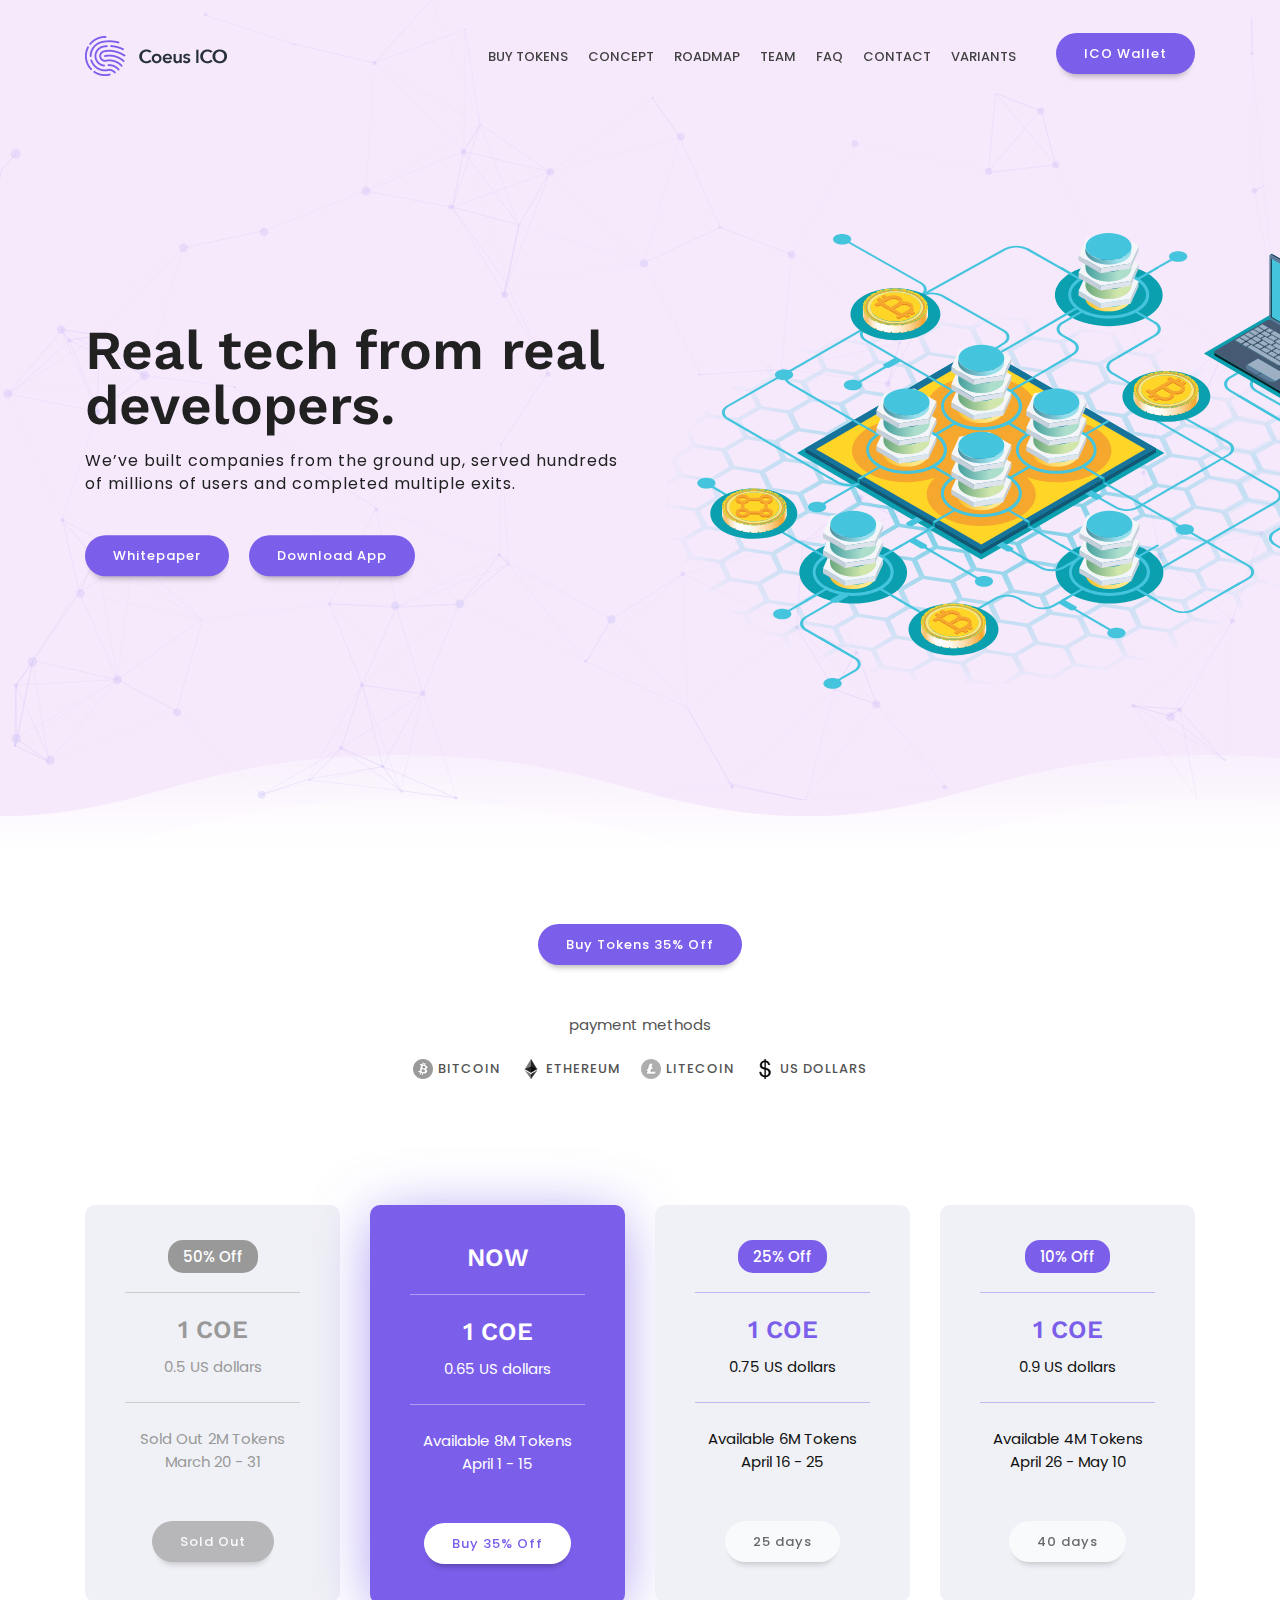
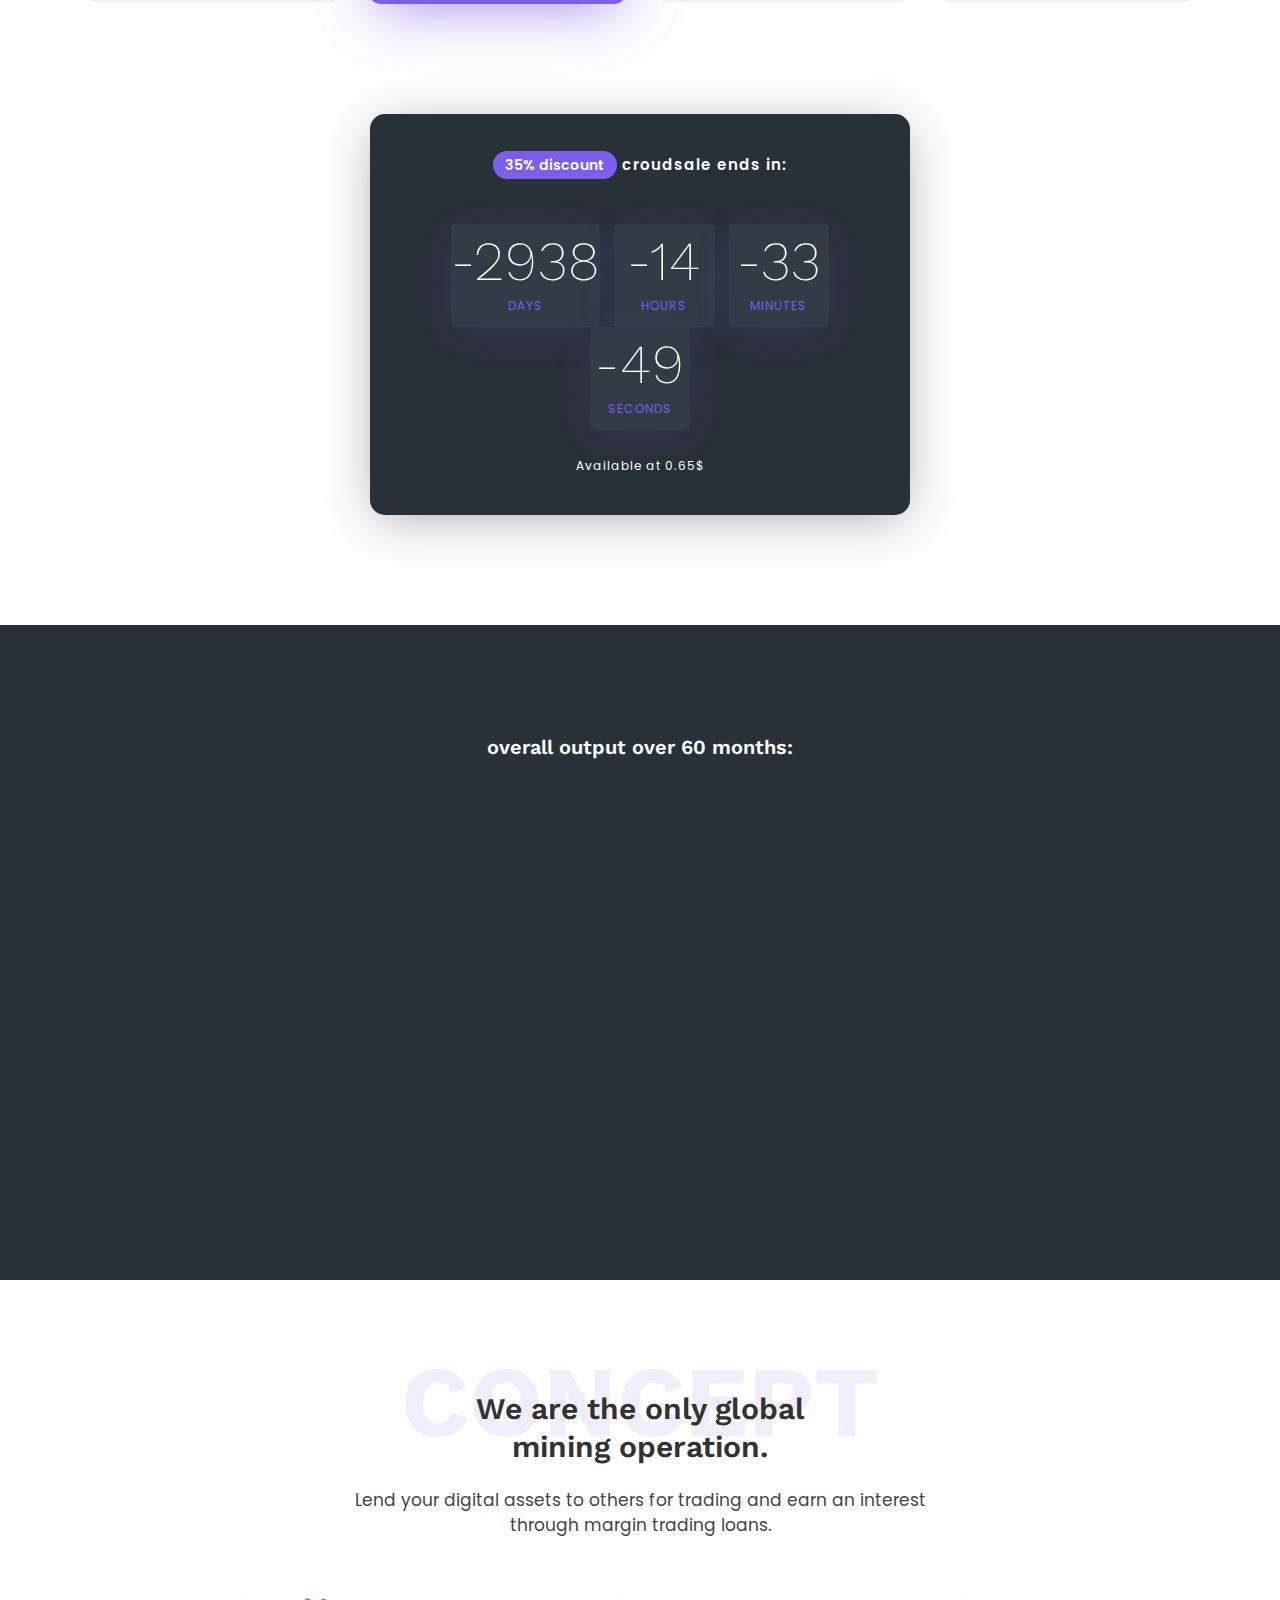
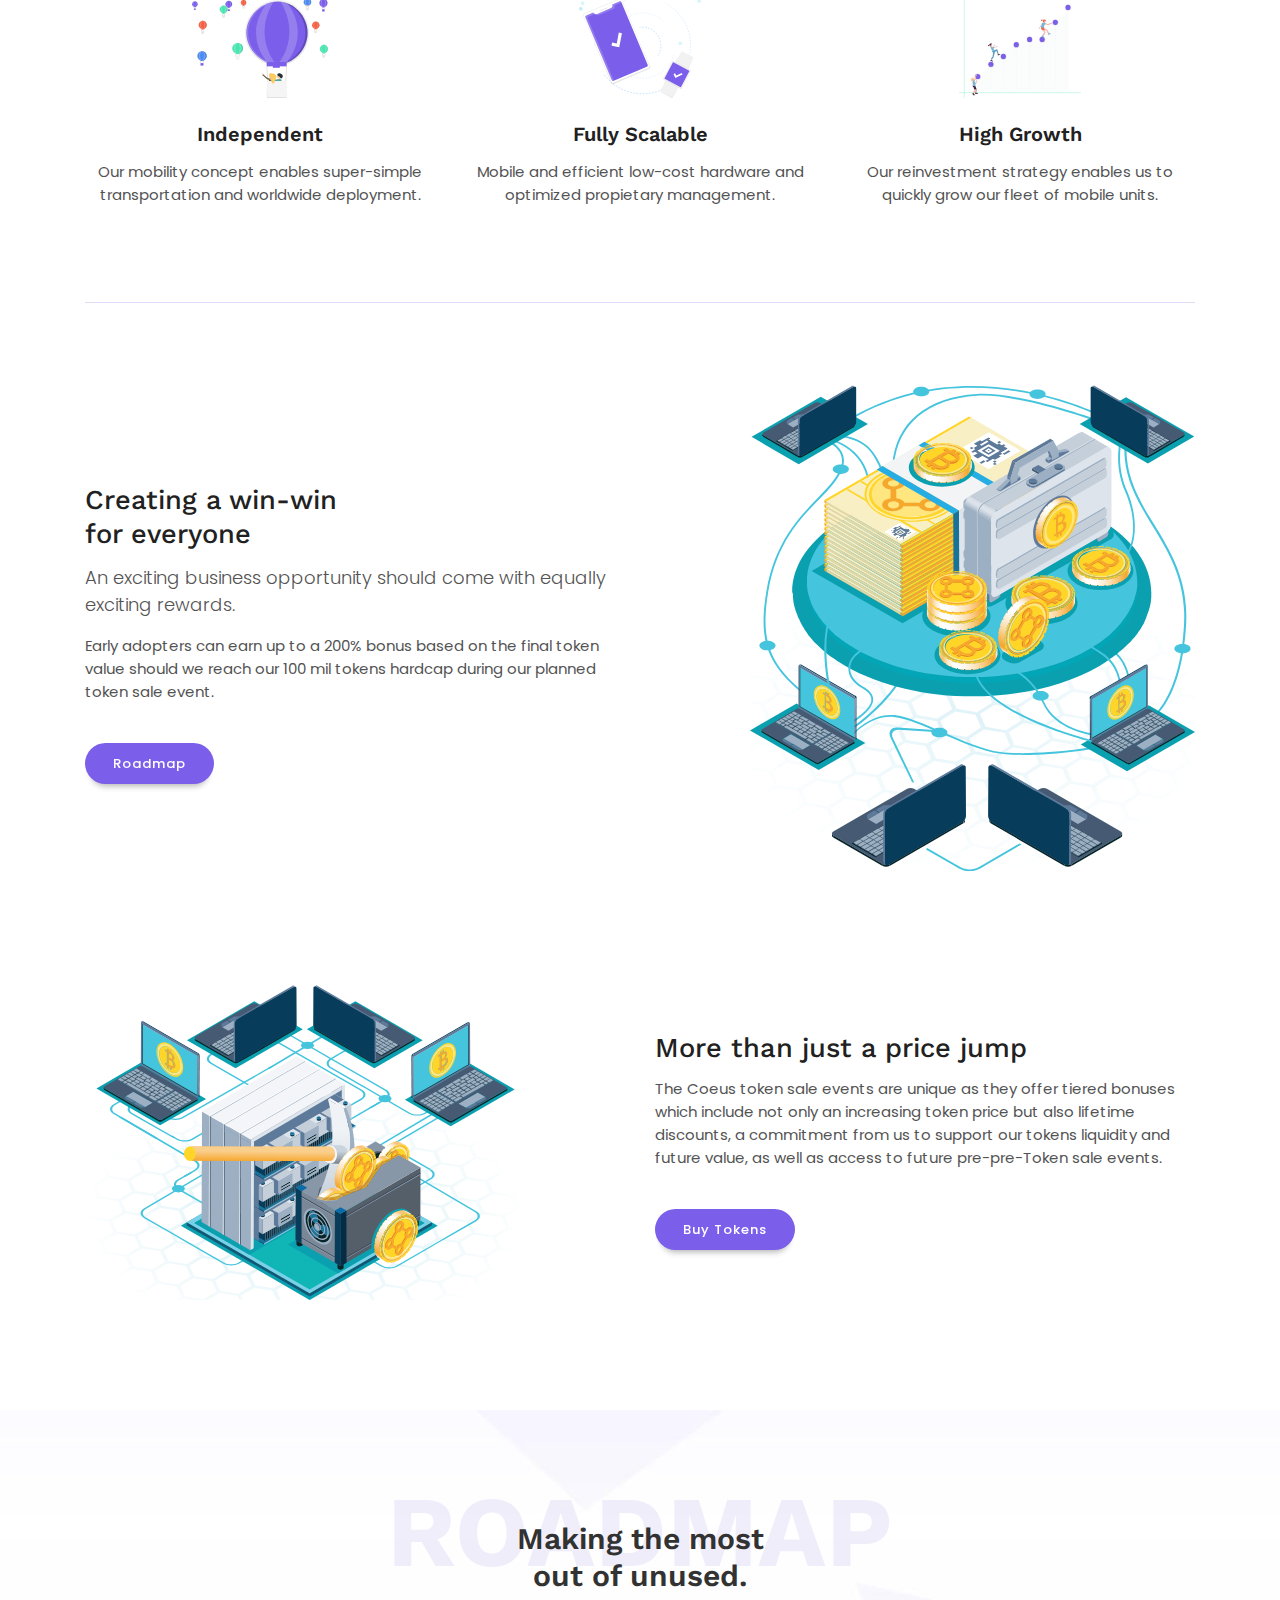
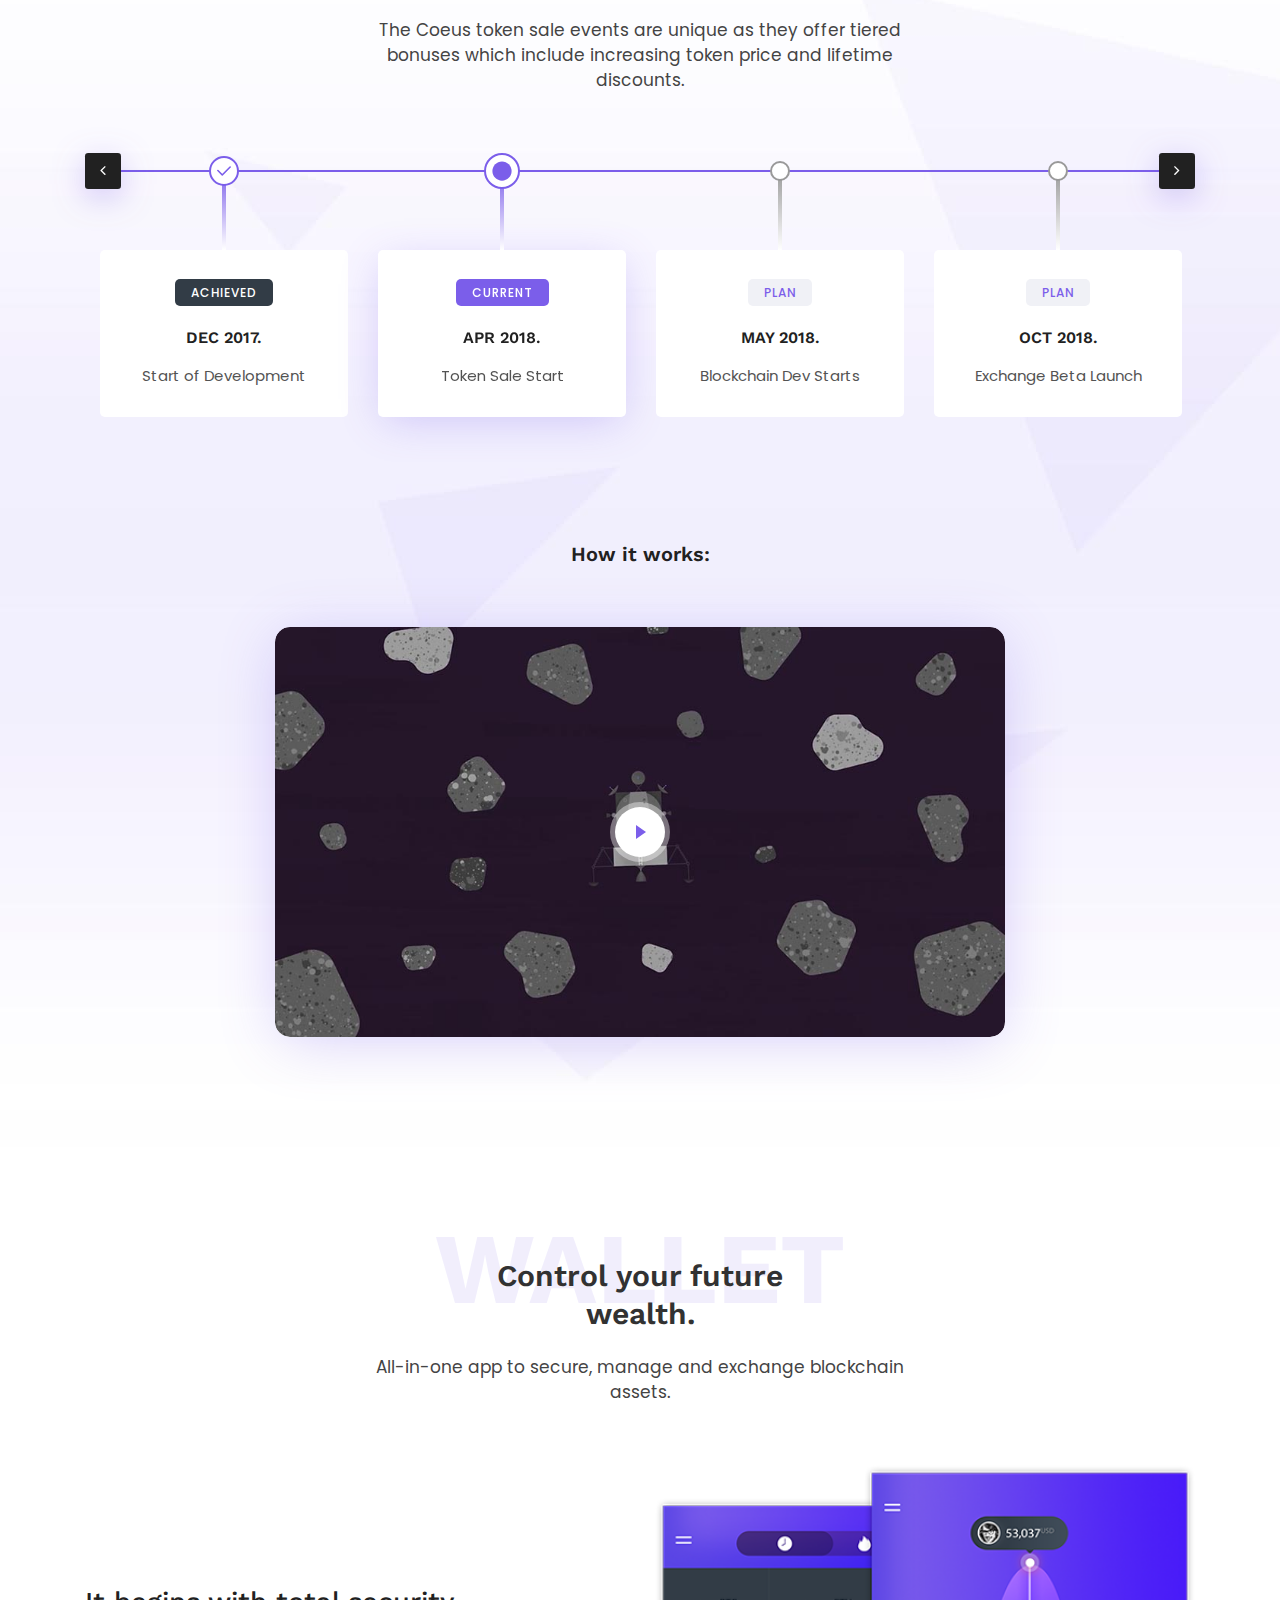
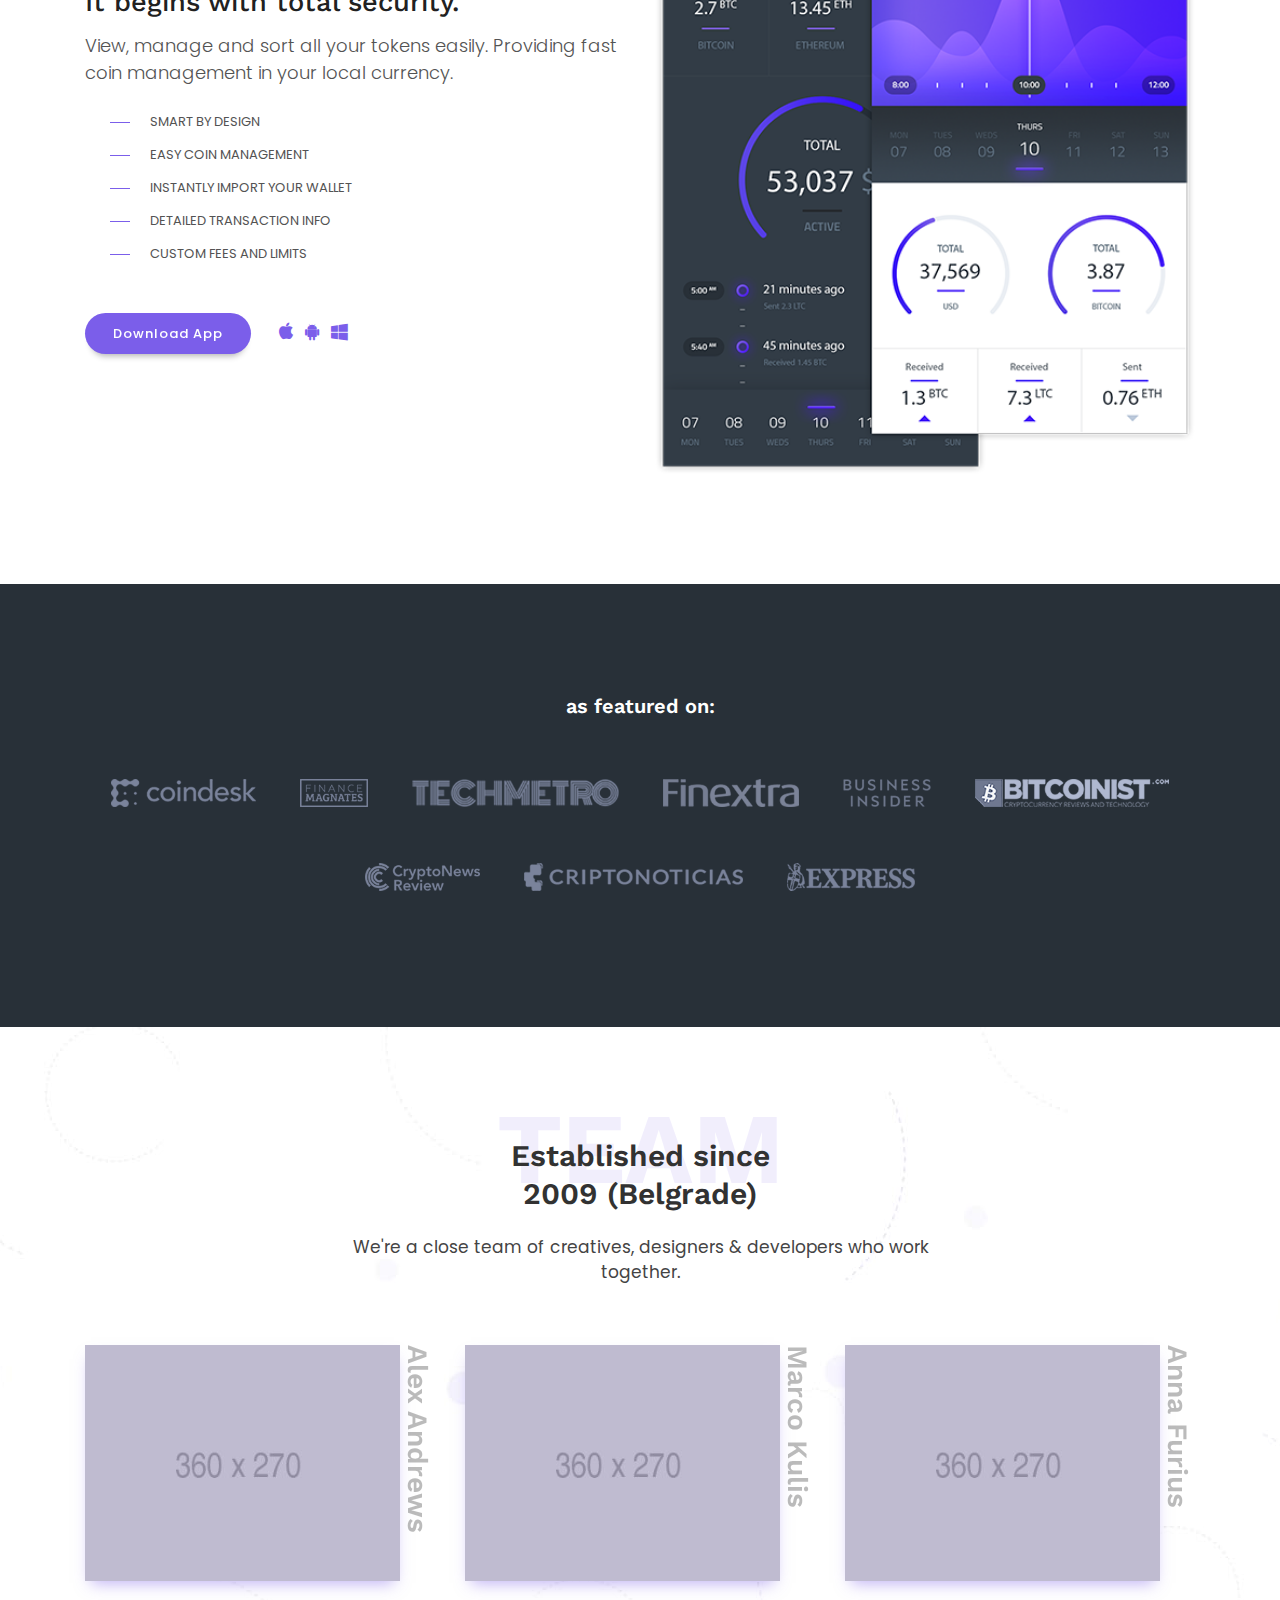
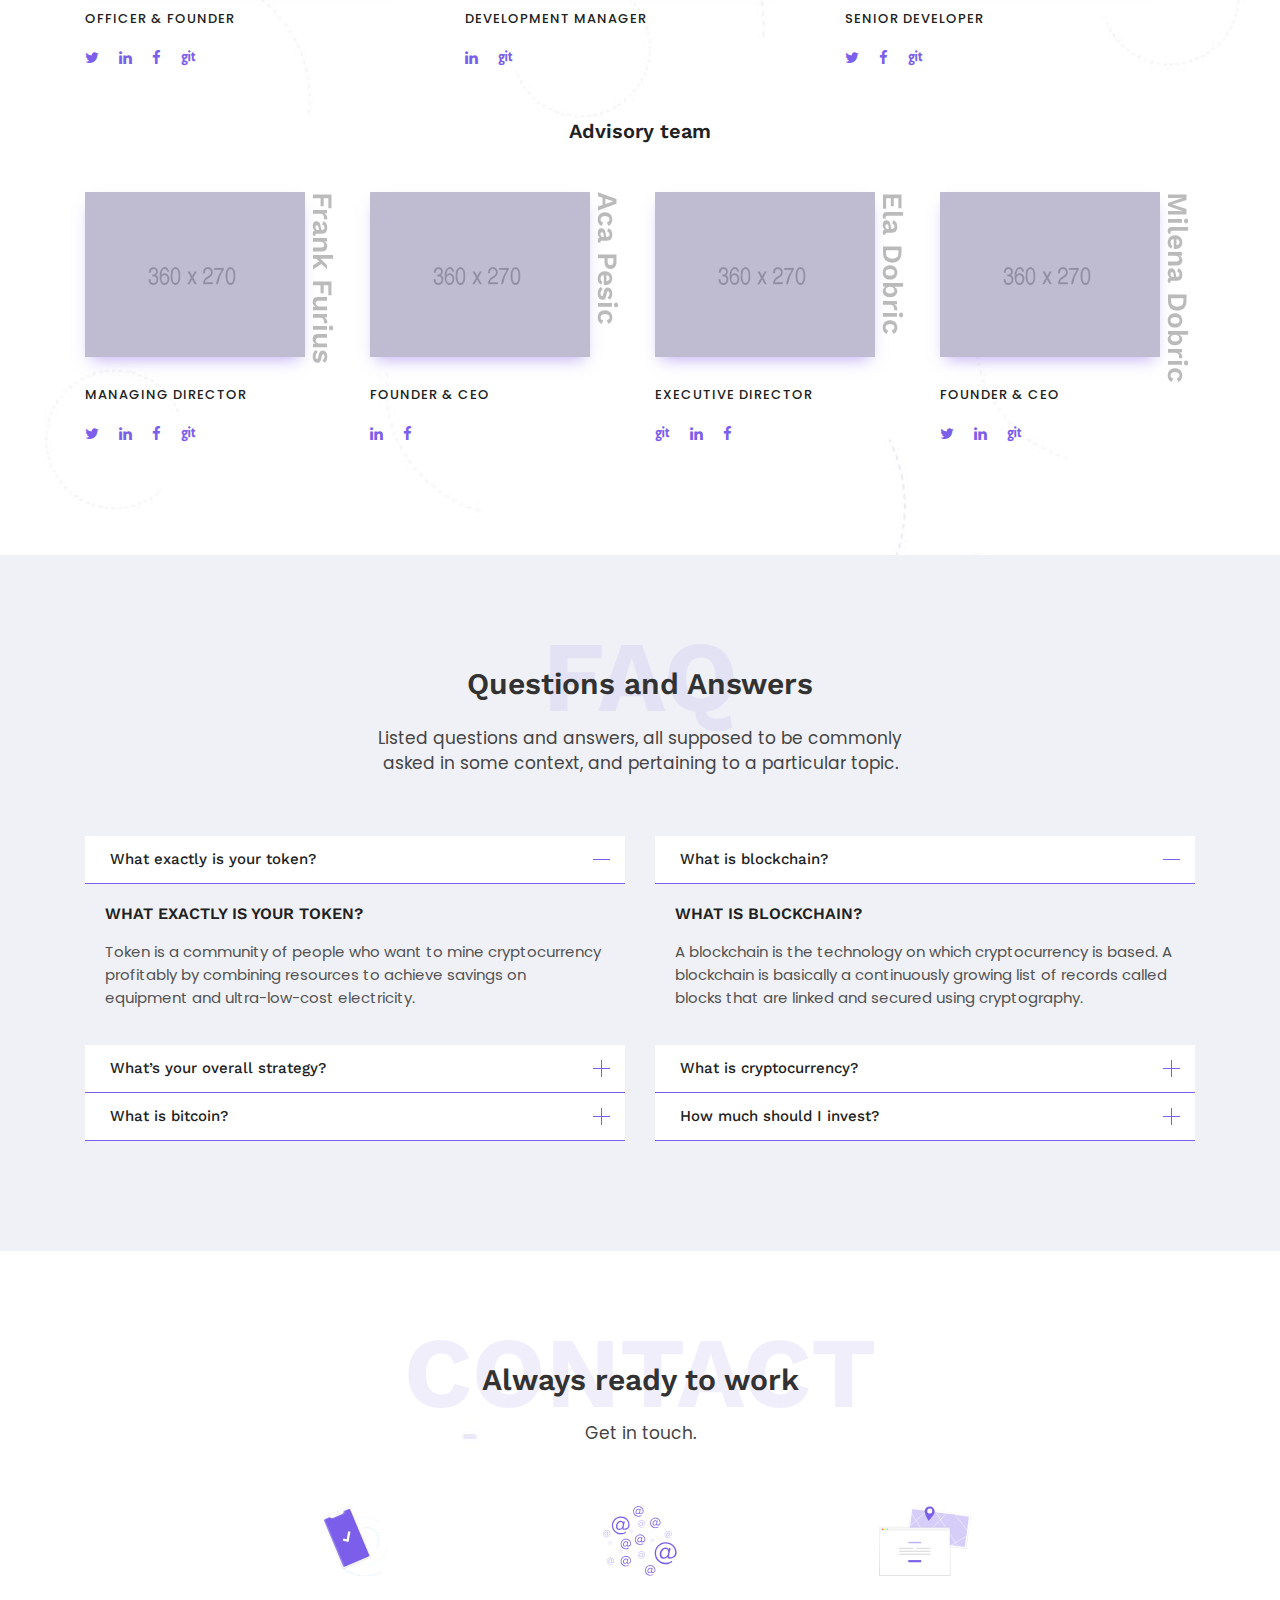
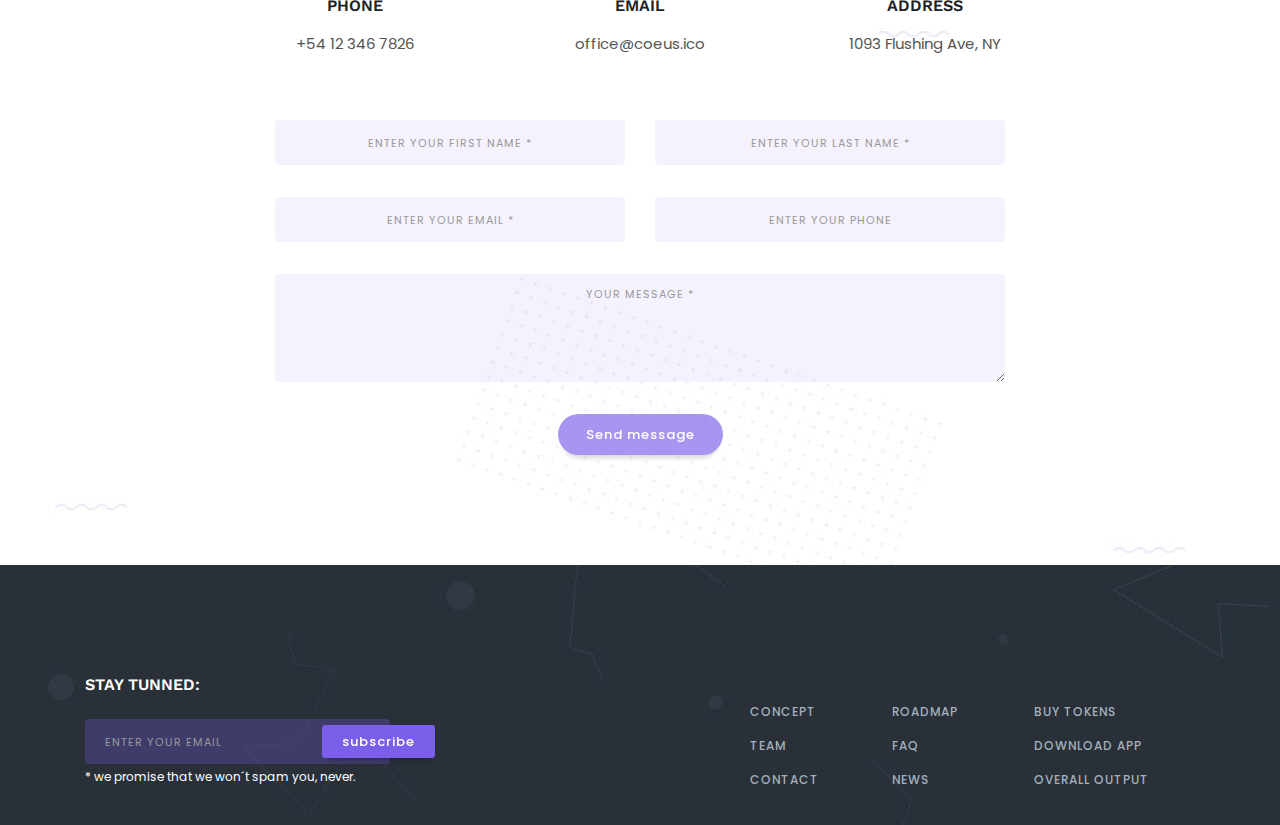
==== Coeus template/index.html @ 66e656e1 "Empresa AgroPersa" ====
﻿<!DOCTYPE html>
<!--[if IE 8]><html class="no-js lt-ie9" lang="en"> <![endif]-->
<!--[if gt IE 8]>
<!--><html class="no-js" lang="en"><!--<![endif]-->
<head>

	<!-- Basic Page Needs
	================================================== -->
	<meta charset="utf-8">
	<title>Coeus</title>
	<meta name="description"  content="Creative Template" />
	<meta name="author" content="IG Design">
	<meta name="keywords"  content="ig design, website, design, html5, css3, jquery, creative, clean, animated, portfolio, blog, one-page, multi-page, corporate, business," />
	<meta property="og:title" content="Creative Template" />
	<meta property="og:type" content="website" />
	<meta property="og:url" content="" />
	<meta property="og:image" content="" />
	<meta property="og:image:width" content="470" />
	<meta property="og:image:height" content="246" />
	<meta property="og:site_name" content="" />
	<meta property="og:description" content="Professional Creative Template" />
	<meta name="twitter:card" content="summary_large_image" />
	<meta name="twitter:site" content="https://twitter.com/IvanGrozdic" />
	<meta name="twitter:domain" content="http://ivang-design.com/" />
	<meta name="twitter:title" content="" />
	<meta name="twitter:description" content="Professional Creative Template" />
	<meta name="twitter:image" content="http://ivang-design.com/" />

	<!-- Mobile Specific Metas
	================================================== -->
	<meta name="viewport" content="width=device-width, initial-scale=1, maximum-scale=1">
	<meta name="theme-color" content="#212121"/>
    <meta name="msapplication-navbutton-color" content="#212121"/>
    <meta name="apple-mobile-web-app-status-bar-style" content="#212121"/>

	<!-- Web Fonts 
	================================================== -->
	<link href="https://fonts.googleapis.com/css?family=Work+Sans:100,200,300,400,500,600,700,800,900" rel="stylesheet"/>
	<link href="https://fonts.googleapis.com/css?family=Poppins:100,100i,200,200i,300,300i,400,400i,500,500i,600,600i,700,700i,800,800i,900,900i" rel="stylesheet"/>
	<link href="https://fonts.googleapis.com/css?family=Crimson+Text:400,400i,600,600i,700,700i" rel="stylesheet"/>	
	
	<!-- CSS
	================================================== -->
	<link rel="stylesheet" href="css/bootstrap.min.css"/>
	<link rel="stylesheet" href="css/font-awesome.min.css"/>
	<link rel="stylesheet" href="css/owl.carousel.css"/>
	<link rel="stylesheet" href="css/owl.transitions.css"/>
	<link rel="stylesheet" href="css/style.css"/>
	<link rel="stylesheet" href="css/colors/color.css"/>
			
	<!-- Favicons
	================================================== -->
	<link rel="icon" type="image/png" href="favicon.png">
	<link rel="apple-touch-icon" href="apple-touch-icon.png">
	<link rel="apple-touch-icon" sizes="72x72" href="apple-touch-icon-72x72.png">
	<link rel="apple-touch-icon" sizes="114x114" href="apple-touch-icon-114x114.png">
	
	
</head>
<body>	

	<div class="loader">
		<svg version="1.1" id="Layer_1" xmlns="http://www.w3.org/2000/svg" xmlns:xlink="http://www.w3.org/1999/xlink" x="0px" y="0px"
		 width="24px" height="30px" viewBox="0 0 24 30" style="enable-background:new 0 0 50 50;" xml:space="preserve">
			<rect x="0" y="0" width="4" height="10" fill="#333">
				<animateTransform attributeType="xml"
				attributeName="transform" type="translate"
				values="0 0; 0 20; 0 0"
				begin="0" dur="0.6s" repeatCount="indefinite" />
			</rect>
			<rect x="10" y="0" width="4" height="10" fill="#333">
				<animateTransform attributeType="xml"
				attributeName="transform" type="translate"
				values="0 0; 0 20; 0 0"
				begin="0.2s" dur="0.6s" repeatCount="indefinite" />
			</rect>
			<rect x="20" y="0" width="4" height="10" fill="#333">
				<animateTransform attributeType="xml"
				attributeName="transform" type="translate"
				values="0 0; 0 20; 0 0"
				begin="0.4s" dur="0.6s" repeatCount="indefinite" />
			</rect>
		</svg>	
	</div>
						

	
	<!-- Nav and Logo
	================================================== -->
	
	<div id="menu-wrap" class="menu-back cbp-af-header">
		<div class="container">
			<div class="row">
				<div class="col-12">
					<nav class="navbar navbar-expand-lg navbar-light bg-light mx-lg-0">
						<a class="navbar-brand" href="index.html"><img src="img/logo.png" alt=""></a>
						<button class="navbar-toggler" type="button" data-toggle="collapse" data-target="#navbarSupportedContent" aria-controls="navbarSupportedContent" aria-expanded="false" aria-label="Toggle navigation">
							<span class="navbar-toggler-icon">
								<span class="menu-icon__line menu-icon__line-left"></span>
								<span class="menu-icon__line"></span>
								<span class="menu-icon__line menu-icon__line-right"></span>
							</span>
						</button>

						<div class="collapse navbar-collapse" id="navbarSupportedContent">
							<ul class="navbar-nav ml-auto">
								<li class="nav-item">
									<a class="nav-link" href="#buy" data-ps2id-offset="120">Buy Tokens</a>
								</li>
								<li class="nav-item">
									<a class="nav-link" href="#concept">Concept</a>
								</li>
								<li class="nav-item">
									<a class="nav-link" href="#roadmap">Roadmap</a>
								</li>
								<li class="nav-item">
									<a class="nav-link" href="#team">Team</a>
								</li>
								<li class="nav-item">
									<a class="nav-link" href="#faq">FAQ</a>
								</li>
								<li class="nav-item">
									<a class="nav-link" href="#contact">Contact</a>
								</li>
								<li class="nav-item">
									<a class="nav-link no-line" href="#">Variants</a>
									<ul class="background-white sub-shadow">
										<li><a href="index.html" class="active-subnav">From developers</a></li>
										<li><a href="index-11.html">Countdown gradient</a></li>
										<li><a href="index-2.html">Crowdsale</a></li>
										<li><a href="index-9.html">Azure blockchain - animated</a></li>
										<li><a href="index-3.html">From developers - dark</a></li>
										<li><a href="index-4.html">Crowdsale - dark</a></li>
										<li><a href="index-5.html">From developers - animated</a></li>
										<li><a href="index-10.html">Countdown gradient anime</a></li>
										<li><a href="index-6.html">Crowdsale - animated</a></li>
										<li><a href="index-7.html">From developers - anime dark</a></li>
										<li><a href="index-8.html">Crowdsale - animated dark</a></li>
									</ul>
								</li>
								<li class="nav-item mt-2">
									<a class="btn btn-primary js-tilt" href="#app" role="button" data-tilt-perspective="300" data-tilt-speed="700" data-tilt-max="24"><span>ICO Wallet</span></a>
								</li>
							</ul>
						</div>
					</nav>				
				</div>
			</div>
		</div>
	</div>

	
	<!-- Primary Page Layout
	================================================== -->

	<div class="section full-height height-auto-lg hide-over background-light-blue">
		<div class="hero-center-wrap relative-on-lg">
			<div class="container">
				<div class="row">
					<div class="col-lg-6 text-center text-lg-left parallax-fade-top align-self-center z-bigger">
						<h2>Real tech from real developers.</h2>
						<p class="mt-3 mb-4 pb-3 font-weight-normal">We’ve built companies from the ground up, served hundreds of millions of users and completed multiple exits.</p>
						<a class="btn btn-primary ml-lg-0 js-tilt" href="#" role="button" data-tilt-perspective="300" data-tilt-speed="700" data-tilt-max="24"><span>Whitepaper</span></a>
						<a class="btn btn-primary js-tilt" href="#app" data-gal="m_PageScroll2id" data-ps2id-offset="68" role="button" data-tilt-perspective="300" data-tilt-speed="700" data-tilt-max="24"><span>Download App</span></a>
					</div>
					<div class="col-lg-6 mt-5 mt-lg-0">
						<div class="img-wrap header-img">
							<img src="img/home-il.svg" alt="">
						</div>
					</div>
				</div>
			</div>
		</div>
		<div class="ocean">
			<div class="wave"></div>
			<div class="wave"></div>
		</div>
		<div id="particles-js" class="min-height"></div>
	</div>

	<div class="section z-bigger">
		<div class="section padding-bottom-big" id="buy">
		<div class="section">
			<div class="container">
				<div class="row">
					<div class="col-md-12 text-center mt-4">
						<a class="btn btn-primary js-tilt" href="#" role="button" data-tilt-perspective="300" data-tilt-speed="700" data-tilt-max="24"><span>Buy Tokens 35% Off</span></a>
					</div>
					<div class="col-md-12 mt-5">
						<p class="text-center">payment methods</p>
					</div>
					<div class="col-md-12 mt-1">
						<ul class="payment-methods">
							<li><img src="img/bitcoin.png" alt=""><p>bitcoin</p></li>
							<li><img src="img/etherium.png" alt=""><p>ethereum</p></li>
							<li><img src="img/litecoin.png" alt=""><p>litecoin</p></li>
							<li><img src="img/usd.png" alt=""><p>US Dollars</p></li>
						</ul>
					</div>
				</div>
			</div>
		</div>
		<div class="section padding-top-big">
			<div class="container">
				<div class="row">
					<div class="col-xl-3 col-sm-6">
						<div class="table-sale background-grey">
							<p class="text-center"><span>50% Off</span></p>
							<div class="table-line mt-4 mb-4"></div>
							<h4 class="text-center">1 coe</h4>
							<p class="text-center">0.5 US dollars</p>
							<div class="table-line mt-4 mb-4"></div>
							<p class="text-center">Sold Out 2M Tokens</p>
							<p class="text-center">March 20 - 31</p>
							<a class="btn disabled mt-5" href="#" role="button"><span>Sold Out</span></a>
						</div>
					</div>
					<div class="col-xl-3 col-sm-6 mt-4 mt-sm-0">
						<div class="table-sale background-color table-shadow">
							<h4 class="text-center">now</h4>
							<div class="table-line mt-4 mb-4"></div>
							<h4 class="text-center">1 coe</h4>
							<p class="text-center">0.65 US dollars</p>
							<div class="table-line mt-4 mb-4"></div>
							<p class="text-center">Available 8M Tokens</p>
							<p class="text-center">April 1 - 15</p>
							<a class="btn btn-primary table-ver mt-5 js-tilt" href="#" role="button" data-tilt-perspective="300" data-tilt-speed="700" data-tilt-max="24"><span>Buy 35% Off</span></a>
						</div>
					</div>
					<div class="col-xl-3 col-sm-6 mt-4 mt-xl-0">
						<div class="table-sale background-grey future-price">
							<p class="text-center"><span>25% Off</span></p>
							<div class="table-line mt-4 mb-4"></div>
							<h4 class="text-center">1 coe</h4>
							<p class="text-center">0.75 US dollars</p>
							<div class="table-line mt-4 mb-4"></div>
							<p class="text-center">Available 6M Tokens</p>
							<p class="text-center">April 16 - 25</p>
							<a class="btn disabled mt-5 background-white" href="#" role="button"><span>25 days</span></a>
						</div>
					</div>
					<div class="col-xl-3 col-sm-6 mt-4 mt-xl-0">
						<div class="table-sale background-grey future-price">
							<p class="text-center"><span>10% Off</span></p>
							<div class="table-line mt-4 mb-4"></div>
							<h4 class="text-center">1 coe</h4>
							<p class="text-center">0.9 US dollars</p>
							<div class="table-line mt-4 mb-4"></div>
							<p class="text-center">Available 4M Tokens</p>
							<p class="text-center">April 26 - May 10</p>
							<a class="btn disabled mt-5 background-white" href="#" role="button"><span>40 days</span></a>
						</div>
					</div>
				</div>
			</div>
			<div class="container padding-top-big">
				<div class="row">
					<div class="col-12 col-lg-6 offset-lg-3">
						<div class="countdown background-dark-blue-1 big-shadow-down">
							<p class="mb-4 mb-lg-5"><span>35% discount</span> croudsale ends in:</p>
							<div class="section">
								<ul>
									<li class="background-dark-blue"><span id="days"></span>days</li>
									<li class="background-dark-blue"><span id="hours"></span>hours</li>
									<li class="background-dark-blue"><span id="minutes"></span>minutes</li>
									<li class="background-dark-blue"><span id="seconds"></span>seconds</li>
								</ul>
							</div>
							<p class="mt-4 mb-0"><small>Available at 0.65$</small></p>
						</div>
					</div>
				</div>
			</div>
		</div>
		</div>

		<div class="section padding-top-big padding-bottom-big background-dark-blue-1">
			<div class="container">
				<div class="row">
					<div class="col-md-12">
						<div class="title-wrap text-center">
							<h5 class="color-light">overall output over 60 months:</h5>
						</div>
					</div>
					<div class="col-md-12">	
						<div class="line-chart">
							<div class="aspect-ratio">
								<canvas id="chart"></canvas>
							</div>
						</div>				
					</div>
				</div>	
			</div>
		</div>
	</div>

	<div class="section padding-top-bottom-big background-white" id="concept">
		<div class="container">
			<div class="row">
				<div class="col-md-12">
					<div class="title-wrap text-center">
						<div class="back-title">concept</div>
						<h3>We are the only global<br>mining operation.</h3>
						<p>Lend your digital assets to others for trading and earn an interest through margin trading loans.</p>
					</div>
				</div>
				<div class="col-md-4">
					<div class="concept-box">
						<img class="mb-4" src="img/con-1.svg" alt="">
						<h5>Independent</h5>
						<p>Our mobility concept enables super-simple transportation and worldwide deployment.</p>
					</div>
				</div>
				<div class="col-md-4 mt-4 mt-md-0">
					<div class="concept-box">
						<img class="mb-4" src="img/con-2.svg" alt="">
						<h5>Fully Scalable</h5>
						<p>Mobile and efficient low-cost hardware and optimized propietary management.</p>
					</div>
				</div>
				<div class="col-md-4 mt-4 mt-md-0">
					<div class="concept-box">
						<img class="mb-4" src="img/con-3.svg" alt="">
						<h5>High Growth</h5>
						<p>Our reinvestment strategy enables us to quickly grow our fleet of mobile units.</p>
					</div>
				</div>
				<div class="col-md-12 padding-top-bottom">
					<div class="line-sep"></div>
				</div>
			</div>	
		</div>
		<div class="container">
			<div class="row">
				<div class="col-md-6 align-self-center">
					<h4>Creating a win-win<br>for everyone</h4>
					<p class="lead">An exciting business opportunity should come with equally exciting rewards.</p>
					<p>Early adopters can earn up to a 200% bonus based on the final token value should we reach our 100 mil tokens hardcap during our planned token sale event.</p>
					<a class="btn btn-primary mt-4 mx-0 js-tilt" href="#roadmap" data-gal="m_PageScroll2id" data-ps2id-offset="68" role="button" data-tilt-perspective="300" data-tilt-speed="700" data-tilt-max="24"><span>Roadmap</span></a>
				</div>
				<div class="col-md-5 offset-md-1 order-first order-md-last mb-4 mb-md-0">
					<div class="img-wrap">
						<img src="img/1.svg" alt="">
					</div>
				</div>
			</div>	
		</div>	
		<div class="container">
			<div class="row">
				<div class="col-md-12 my-5"></div>
			</div>	
		</div>
		<div class="container">
			<div class="row">
				<div class="col-md-5 mb-4 mb-md-0">
					<div class="img-wrap">
						<img src="img/2.svg" alt="">
					</div>
				</div>
				<div class="col-md-6 offset-md-1 align-self-center">
					<h4>More than just a price jump</h4>
					<p>The Coeus token sale events are unique as they offer tiered bonuses which include not only an increasing token price but also lifetime discounts, a commitment from us to support our tokens liquidity and future value, as well as access to future pre-pre-Token sale events.</p>
						<a class="btn btn-primary mt-4 mx-0 js-tilt" href="#buy" data-gal="m_PageScroll2id" data-ps2id-offset="120" role="button" data-tilt-perspective="300" data-tilt-speed="700" data-tilt-max="24"><span>Buy Tokens</span></a>
				</div>
			</div>	
		</div>		
	</div>

	<div class="section padding-top-bottom-big" id="roadmap">
		<div class="background-parallax" style="background-image: url('img/parallax-1.jpg')" data-enllax-ratio=".5" data-enllax-type="background" data-enllax-direction="vertical"></div>
		<div class="container">
			<div class="row">
				<div class="col-md-12">
					<div class="title-wrap text-center">
						<div class="back-title">roadmap</div>
						<h3>Making the most<br>out of unused.</h3>
						<p>The Coeus token sale events are unique as they offer tiered bonuses which include increasing token price and lifetime discounts.</p>
					</div>
				</div>
				<div class="col-md-12">
					<div class="customNavigation">
						<a class="prev-roadmap"><i class="fa fa-angle-left"></i></a>
						<a class="next-roadmap"><i class="fa fa-angle-right"></i></a>
					</div>
					<div id="owl-roadmap" class="owl-carousel owl-theme">											
						<div class="item">						 
							<div class="roadmap-box background-white">
								<p class="mb-4 achieved"><span>Achieved</span></p>
								<h6>Dec 2017.</h6>
								<p>Start of Development</p>
							</div>	
						</div>											
						<div class="item"> 						 
							<div class="roadmap-box current-road background-white roadmap-shadow">
								<p class="mb-4"><span>Current</span></p>
								<h6>Apr 2018.</h6>
								<p>Token Sale Start</p>
							</div>	
						</div>												
						<div class="item"> 						 
							<div class="roadmap-box next-road background-white">
								<p class="mb-4 plan"><span>Plan</span></p>
								<h6>May 2018.</h6>
								<p>Blockchain Dev Starts</p>
							</div>	
						</div>											
						<div class="item"> 						 
							<div class="roadmap-box next-road background-white">
								<p class="mb-4 plan"><span>Plan</span></p>
								<h6>Oct 2018.</h6>
								<p>Exchange Beta Launch</p>
							</div>	
						</div>											
						<div class="item"> 						 
							<div class="roadmap-box next-road background-white">
								<p class="mb-4 plan"><span>Plan</span></p>
								<h6>Jan 2019.</h6>
								<p>Expanded Licensing</p>
							</div>	
						</div>											
						<div class="item"> 						 
							<div class="roadmap-box next-road background-white">
								<p class="mb-4 plan"><span>Plan</span></p>
								<h6>Mar 2019.</h6>
								<p>Debit Card Launch</p>
							</div>	
						</div>											
						<div class="item"> 						 
							<div class="roadmap-box next-road background-white">
								<p class="mb-4 plan"><span>Plan</span></p>
								<h6>May 2019.</h6>
								<p>Partnership For Future</p>
							</div>	
						</div>							
					</div>
				</div>
				<div class="col-md-12 padding-top">
					<div class="title-wrap text-center">
						<h5>How it works:</h5>
					</div>
				</div>
				<div class="col-md-8 offset-md-2">
					<div class="video-section video-shadow">
						<figure class="vimeo"> 
							<a href="https://player.vimeo.com/video/239566739">
								<img src="img/video.jpg" alt="image"/>
							</a>
						</figure>
					</div>
				</div>
			</div>	
		</div>
	
	</div>

	<div class="section padding-top-bottom-big" id="app">
		<div class="container">
			<div class="row">
				<div class="col-md-12">
					<div class="title-wrap text-center">
						<div class="back-title">wallet</div>
						<h3>Control your future<br>wealth.</h3>
						<p>All-in-one app to secure, manage and exchange blockchain assets.</p>
					</div>
				</div>
			</div>	
		</div>
		<div class="container">
			<div class="row">
				<div class="col-md-6 align-self-center">
					<h4>It begins with total security.</h4>
					<p class="lead">View, manage and sort all your tokens easily. Providing fast coin management in your local currency.</p>
					<ul class="app-list mb-5 mt-4">
						<li>Smart by design</li>
						<li>Easy Coin Management</li>
						<li>Instantly import your wallet</li>
						<li>Detailed transaction info</li>
						<li>Custom fees and limits</li>
					</ul>
					<a class="btn btn-primary mx-0 js-tilt" href="#" role="button" data-tilt-perspective="300" data-tilt-speed="700" data-tilt-max="24"><span>Download App</span></a>
					<a class="app-btn ml-4" href="#"><i class="fa fa-apple"></i></a>
					<a class="app-btn ml-2" href="#"><i class="fa fa-android"></i></a>
					<a class="app-btn ml-2" href="#"><i class="fa fa-windows"></i></a>
				</div>
				<div class="col-md-6 order-first order-md-last mb-4 mb-md-0">
					<div class="img-wrap">
						<img src="img/app.png" alt="">
					</div>
				</div>
			</div>	
		</div>	
	</div>

	<div class="section padding-top-big padding-bottom background-dark-blue-1">
		<div class="container">
			<div class="row">
				<div class="col-md-12">
					<div class="title-wrap text-center">
						<h5 class="color-light">as featured on:</h5>
					</div>
				</div>
				<div class="col-md-12">
					<ul class="logo-wrap">
						<li><img src="img/logos/1.png" alt=""></li>
						<li><img src="img/logos/2.png" alt=""></li>
						<li><img src="img/logos/3.png" alt=""></li>
						<li><img src="img/logos/4.png" alt=""></li>
						<li><img src="img/logos/5.png" alt=""></li>
						<li><img src="img/logos/6.png" alt=""></li>
						<li><img src="img/logos/7.png" alt=""></li>
						<li><img src="img/logos/8.png" alt=""></li>
						<li><img src="img/logos/9.png" alt=""></li>
					</ul>
				</div>
			</div>	
		</div>
	</div>

	<div class="section padding-top-bottom-big" id="team">
		<div class="background-parallax" style="background-image: url('img/parallax-3.jpg')" data-enllax-ratio=".5" data-enllax-type="background" data-enllax-direction="vertical"></div>
		<div class="container">
			<div class="row">
				<div class="col-md-12">
					<div class="title-wrap text-center">
						<div class="back-title">team</div>
						<h3>Established since<br>2009 (Belgrade)</h3>
						<p>We're a close team of creatives, designers & developers who work together.</p>
					</div>
				</div>
			</div>	
		</div>
		<div class="container">
			<div class="row justify-content-center">
				<div class="col-lg-4 col-md-6 mb-5 mb-lg-0">
					<div class="team-wrap">
						<a class="d-inline" data-toggle="modal" data-target="#team-modal-1">
							<div class="team-img-wrap js-tilt" data-tilt-perspective="700" data-tilt-speed="700" data-tilt-max="24">
								<img src="img/t5.jpg" alt="">
								<div class="team-img-mask"></div>
							</div>
						</a>
						<h6>Alex Andrews</h6>
						<p>Officer & Founder</p>
						<a class="app-btn" href="#"><i class="fa fa-twitter"></i></a>
						<a class="app-btn ml-3" href="#"><i class="fa fa-linkedin"></i></a>
						<a class="app-btn ml-3" href="#"><i class="fa fa-facebook"></i></a>
						<a class="app-btn ml-3" href="#"><i class="fa fa-git"></i></a>
					</div>
				</div>
				<div class="col-lg-4 col-md-6 mb-5 mb-lg-0">
					<div class="team-wrap">
						<a class="d-inline" data-toggle="modal" data-target="#team-modal-2">
							<div class="team-img-wrap js-tilt" data-tilt-perspective="700" data-tilt-speed="700" data-tilt-max="24">
								<img src="img/t6.jpg" alt="">
								<div class="team-img-mask"></div>
							</div>
						</a>
						<h6>Marco Kulis</h6>
						<p>Development manager</p>
						<a class="app-btn" href="#"><i class="fa fa-linkedin"></i></a>
						<a class="app-btn ml-3" href="#"><i class="fa fa-git"></i></a>
					</div>
				</div>
				<div class="col-lg-4 col-md-6">
					<div class="team-wrap">
						<a class="d-inline" data-toggle="modal" data-target="#team-modal-3">
							<div class="team-img-wrap js-tilt" data-tilt-perspective="700" data-tilt-speed="700" data-tilt-max="24">
								<img src="img/t7.jpg" alt="">
								<div class="team-img-mask"></div>
							</div>
						</a>
						<h6>Anna Furius</h6>
						<p>Senior Developer</p>
						<a class="app-btn" href="#"><i class="fa fa-twitter"></i></a>
						<a class="app-btn ml-3" href="#"><i class="fa fa-facebook"></i></a>
						<a class="app-btn ml-3" href="#"><i class="fa fa-git"></i></a>
					</div>
				</div>
				<div class="col-md-12 padding-top-small">
					<div class="title-wrap text-center mb-5">
						<h5>Advisory team</h5>
					</div>
				</div>
				<div class="col-xl-3 col-md-6 mb-5 mb-xl-0">
					<div class="team-wrap">
						<a class="d-inline" data-toggle="modal" data-target="#team-modal-4">
							<div class="team-img-wrap js-tilt" data-tilt-perspective="700" data-tilt-speed="700" data-tilt-max="24">
								<img src="img/t1.jpg" alt="">
								<div class="team-img-mask"></div>
							</div>
						</a>
						<h6>Frank Furius</h6>
						<p>Managing Director</p>
						<a class="app-btn" href="#"><i class="fa fa-twitter"></i></a>
						<a class="app-btn ml-3" href="#"><i class="fa fa-linkedin"></i></a>
						<a class="app-btn ml-3" href="#"><i class="fa fa-facebook"></i></a>
						<a class="app-btn ml-3" href="#"><i class="fa fa-git"></i></a>
					</div>
				</div>
				<div class="col-xl-3 col-md-6 mb-5 mb-xl-0">
					<div class="team-wrap">
						<a class="d-inline" data-toggle="modal" data-target="#team-modal-5">
							<div class="team-img-wrap js-tilt" data-tilt-perspective="700" data-tilt-speed="700" data-tilt-max="24">
								<img src="img/t2.jpg" alt="">
								<div class="team-img-mask"></div>
							</div>
						</a>
						<h6>Aca Pesic</h6>
						<p>Founder & CEO</p>
						<a class="app-btn" href="#"><i class="fa fa-linkedin"></i></a>
						<a class="app-btn ml-3" href="#"><i class="fa fa-facebook"></i></a>
					</div>
				</div>
				<div class="col-xl-3 col-md-6 mb-5 mb-xl-0">
					<div class="team-wrap">
						<a class="d-inline" data-toggle="modal" data-target="#team-modal-6">
							<div class="team-img-wrap js-tilt" data-tilt-perspective="700" data-tilt-speed="700" data-tilt-max="24">
								<img src="img/t3.jpg" alt="">
								<div class="team-img-mask"></div>
							</div>
						</a>
						<h6>Ela Dobric</h6>
						<p>Executive Director</p>
						<a class="app-btn" href="#"><i class="fa fa-git"></i></a>
						<a class="app-btn ml-3" href="#"><i class="fa fa-linkedin"></i></a>
						<a class="app-btn ml-3" href="#"><i class="fa fa-facebook"></i></a>
					</div>
				</div>
				<div class="col-xl-3 col-md-6">
					<div class="team-wrap">
						<a class="d-inline" data-toggle="modal" data-target="#team-modal-7">
							<div class="team-img-wrap js-tilt" data-tilt-perspective="700" data-tilt-speed="700" data-tilt-max="24">
								<img src="img/t4.jpg" alt="">
								<div class="team-img-mask"></div>
							</div>
						</a>
						<h6>Milena Dobric</h6>
						<p>Founder & CEO</p>
						<a class="app-btn" href="#"><i class="fa fa-twitter"></i></a>
						<a class="app-btn ml-3" href="#"><i class="fa fa-linkedin"></i></a>
						<a class="app-btn ml-3" href="#"><i class="fa fa-git"></i></a>
					</div>
				</div>
			</div>	
		</div>
	</div>

	<!-- Modal Team 1-->

	<div class="modal fade bd-example-modal-lg" id="team-modal-1" tabindex="-1" role="dialog" aria-labelledby="team-modal-1" aria-hidden="true">
		<div class="modal-dialog modal-dialog-centered modal-lg" role="document">
			<div class="modal-content">
				<div class="modal-img-wrap" style="background-image: url('img/t5-modal.jpg')"></div>
				<div class="modal-header">
					<button type="button" class="close" data-dismiss="modal" aria-label="Close">
						<span aria-hidden="true"></span>
					</button>
				</div>
				<div class="modal-body">
					<div class="container">
						<div class="row">
							<div class="col-md-12 mb-4">
								<h3 class="mb-0">Alex Andrews</h3>
								<p class="lead">Officer & Founder</p>
							</div>
							<div class="col-xl-12">
								<p class="mb-3">Design must reflect the practical and aesthetic in business but above all... good design must primarily serve people.</p>
								<ul class="app-list mt-4">
									<li>Lead marketing</li>
									<li>Run logistics strategy</li>
									<li>Advised software</li>
								</ul>
								<p class="mt-4 mb-0"><small>html</small></p>
								<div class="progress mt-1 mb-2">
									<div class="progress-bar" style="width: 83%" role="progressbar" aria-valuenow="83" aria-valuemin="0" aria-valuemax="100"></div>
								</div>
								<p class="mb-0"><small>css</small></p>
								<div class="progress mt-1 mb-2">
									<div class="progress-bar" style="width: 75%" role="progressbar" aria-valuenow="75" aria-valuemin="0" aria-valuemax="100"></div>
								</div>
								<p class="mb-0"><small>php</small></p>
								<div class="progress mt-1 mb-4">
									<div class="progress-bar" style="width: 93%" role="progressbar" aria-valuenow="93" aria-valuemin="0" aria-valuemax="100"></div>
								</div>
							</div>
						</div>	
					</div>
				</div>
			</div>
		</div>
	</div>

	<!-- Modal Team 2-->

	<div class="modal fade bd-example-modal-lg" id="team-modal-2" tabindex="-1" role="dialog" aria-labelledby="team-modal-2" aria-hidden="true">
		<div class="modal-dialog modal-dialog-centered modal-lg" role="document">
			<div class="modal-content">
				<div class="modal-img-wrap" style="background-image: url('img/t6-modal.jpg')"></div>
				<div class="modal-header">
					<button type="button" class="close" data-dismiss="modal" aria-label="Close">
						<span aria-hidden="true"></span>
					</button>
				</div>
				<div class="modal-body">
					<div class="container">
						<div class="row">
							<div class="col-md-12 mb-4">
								<h3 class="mb-0">Marco Kulis</h3>
								<p class="lead">Officer & Founder</p>
							</div>
							<div class="col-xl-12">
								<p class="mb-3">Design must reflect the practical and aesthetic in business but above all... good design must primarily serve people.</p>
								<ul class="app-list mt-4">
									<li>Lead marketing</li>
									<li>Run logistics strategy</li>
									<li>Advised software</li>
								</ul>
								<p class="mt-4 mb-0"><small>html</small></p>
								<div class="progress mt-1 mb-2">
									<div class="progress-bar" style="width: 83%" role="progressbar" aria-valuenow="83" aria-valuemin="0" aria-valuemax="100"></div>
								</div>
								<p class="mb-0"><small>css</small></p>
								<div class="progress mt-1 mb-2">
									<div class="progress-bar" style="width: 75%" role="progressbar" aria-valuenow="75" aria-valuemin="0" aria-valuemax="100"></div>
								</div>
								<p class="mb-0"><small>php</small></p>
								<div class="progress mt-1 mb-4">
									<div class="progress-bar" style="width: 93%" role="progressbar" aria-valuenow="93" aria-valuemin="0" aria-valuemax="100"></div>
								</div>
							</div>
						</div>	
					</div>
				</div>
			</div>
		</div>
	</div>	

	<!-- Modal Team 3-->

	<div class="modal fade bd-example-modal-lg" id="team-modal-3" tabindex="-1" role="dialog" aria-labelledby="team-modal-3" aria-hidden="true">
		<div class="modal-dialog modal-dialog-centered modal-lg" role="document">
			<div class="modal-content">
				<div class="modal-img-wrap" style="background-image: url('img/t7-modal.jpg')"></div>
				<div class="modal-header">
					<button type="button" class="close" data-dismiss="modal" aria-label="Close">
						<span aria-hidden="true"></span>
					</button>
				</div>
				<div class="modal-body">
					<div class="container">
						<div class="row">
							<div class="col-md-12 mb-4">
								<h3 class="mb-0">Anna Furius</h3>
								<p class="lead">Officer & Founder</p>
							</div>
							<div class="col-xl-12">
								<p class="mb-3">Design must reflect the practical and aesthetic in business but above all... good design must primarily serve people.</p>
								<ul class="app-list mt-4">
									<li>Lead marketing</li>
									<li>Run logistics strategy</li>
									<li>Advised software</li>
								</ul>
								<p class="mt-4 mb-0"><small>html</small></p>
								<div class="progress mt-1 mb-2">
									<div class="progress-bar" style="width: 83%" role="progressbar" aria-valuenow="83" aria-valuemin="0" aria-valuemax="100"></div>
								</div>
								<p class="mb-0"><small>css</small></p>
								<div class="progress mt-1 mb-2">
									<div class="progress-bar" style="width: 75%" role="progressbar" aria-valuenow="75" aria-valuemin="0" aria-valuemax="100"></div>
								</div>
								<p class="mb-0"><small>php</small></p>
								<div class="progress mt-1 mb-4">
									<div class="progress-bar" style="width: 93%" role="progressbar" aria-valuenow="93" aria-valuemin="0" aria-valuemax="100"></div>
								</div>
							</div>
						</div>	
					</div>
				</div>
			</div>
		</div>
	</div>	

	<!-- Modal Team 4-->

	<div class="modal fade bd-example-modal-lg" id="team-modal-4" tabindex="-1" role="dialog" aria-labelledby="team-modal-4" aria-hidden="true">
		<div class="modal-dialog modal-dialog-centered modal-lg" role="document">
			<div class="modal-content">
				<div class="modal-img-wrap" style="background-image: url('img/t1-modal.jpg')"></div>
				<div class="modal-header">
					<button type="button" class="close" data-dismiss="modal" aria-label="Close">
						<span aria-hidden="true"></span>
					</button>
				</div>
				<div class="modal-body">
					<div class="container">
						<div class="row">
							<div class="col-md-12 mb-4">
								<h3 class="mb-0">Frank Furius</h3>
								<p class="lead">Officer & Founder</p>
							</div>
							<div class="col-xl-12">
								<p class="mb-3">Design must reflect the practical and aesthetic in business but above all... good design must primarily serve people.</p>
								<ul class="app-list mt-4">
									<li>Lead marketing</li>
									<li>Run logistics strategy</li>
									<li>Advised software</li>
								</ul>
								<p class="mt-4 mb-0"><small>html</small></p>
								<div class="progress mt-1 mb-2">
									<div class="progress-bar" style="width: 83%" role="progressbar" aria-valuenow="83" aria-valuemin="0" aria-valuemax="100"></div>
								</div>
								<p class="mb-0"><small>css</small></p>
								<div class="progress mt-1 mb-2">
									<div class="progress-bar" style="width: 75%" role="progressbar" aria-valuenow="75" aria-valuemin="0" aria-valuemax="100"></div>
								</div>
								<p class="mb-0"><small>php</small></p>
								<div class="progress mt-1 mb-4">
									<div class="progress-bar" style="width: 93%" role="progressbar" aria-valuenow="93" aria-valuemin="0" aria-valuemax="100"></div>
								</div>
							</div>
						</div>	
					</div>
				</div>
			</div>
		</div>
	</div>	

	<!-- Modal Team 5-->

	<div class="modal fade bd-example-modal-lg" id="team-modal-5" tabindex="-1" role="dialog" aria-labelledby="team-modal-5" aria-hidden="true">
		<div class="modal-dialog modal-dialog-centered modal-lg" role="document">
			<div class="modal-content">
				<div class="modal-img-wrap" style="background-image: url('img/t2-modal.jpg')"></div>
				<div class="modal-header">
					<button type="button" class="close" data-dismiss="modal" aria-label="Close">
						<span aria-hidden="true"></span>
					</button>
				</div>
				<div class="modal-body">
					<div class="container">
						<div class="row">
							<div class="col-md-12 mb-4">
								<h3 class="mb-0">Aca Pesic</h3>
								<p class="lead">Officer & Founder</p>
							</div>
							<div class="col-xl-12">
								<p class="mb-3">Design must reflect the practical and aesthetic in business but above all... good design must primarily serve people.</p>
								<ul class="app-list mt-4">
									<li>Lead marketing</li>
									<li>Run logistics strategy</li>
									<li>Advised software</li>
								</ul>
								<p class="mt-4 mb-0"><small>html</small></p>
								<div class="progress mt-1 mb-2">
									<div class="progress-bar" style="width: 83%" role="progressbar" aria-valuenow="83" aria-valuemin="0" aria-valuemax="100"></div>
								</div>
								<p class="mb-0"><small>css</small></p>
								<div class="progress mt-1 mb-2">
									<div class="progress-bar" style="width: 75%" role="progressbar" aria-valuenow="75" aria-valuemin="0" aria-valuemax="100"></div>
								</div>
								<p class="mb-0"><small>php</small></p>
								<div class="progress mt-1 mb-4">
									<div class="progress-bar" style="width: 93%" role="progressbar" aria-valuenow="93" aria-valuemin="0" aria-valuemax="100"></div>
								</div>
							</div>
						</div>	
					</div>
				</div>
			</div>
		</div>
	</div>	

	<!-- Modal Team 6-->

	<div class="modal fade bd-example-modal-lg" id="team-modal-6" tabindex="-1" role="dialog" aria-labelledby="team-modal-6" aria-hidden="true">
		<div class="modal-dialog modal-dialog-centered modal-lg" role="document">
			<div class="modal-content">
				<div class="modal-img-wrap" style="background-image: url('img/t3-modal.jpg')"></div>
				<div class="modal-header">
					<button type="button" class="close" data-dismiss="modal" aria-label="Close">
						<span aria-hidden="true"></span>
					</button>
				</div>
				<div class="modal-body">
					<div class="container">
						<div class="row">
							<div class="col-md-12 mb-4">
								<h3 class="mb-0">Ela Dobric</h3>
								<p class="lead">Officer & Founder</p>
							</div>
							<div class="col-xl-12">
								<p class="mb-3">Design must reflect the practical and aesthetic in business but above all... good design must primarily serve people.</p>
								<ul class="app-list mt-4">
									<li>Lead marketing</li>
									<li>Run logistics strategy</li>
									<li>Advised software</li>
								</ul>
								<p class="mt-4 mb-0"><small>html</small></p>
								<div class="progress mt-1 mb-2">
									<div class="progress-bar" style="width: 83%" role="progressbar" aria-valuenow="83" aria-valuemin="0" aria-valuemax="100"></div>
								</div>
								<p class="mb-0"><small>css</small></p>
								<div class="progress mt-1 mb-2">
									<div class="progress-bar" style="width: 75%" role="progressbar" aria-valuenow="75" aria-valuemin="0" aria-valuemax="100"></div>
								</div>
								<p class="mb-0"><small>php</small></p>
								<div class="progress mt-1 mb-4">
									<div class="progress-bar" style="width: 93%" role="progressbar" aria-valuenow="93" aria-valuemin="0" aria-valuemax="100"></div>
								</div>
							</div>
						</div>	
					</div>
				</div>
			</div>
		</div>
	</div>	

	<!-- Modal Team 7-->

	<div class="modal fade bd-example-modal-lg" id="team-modal-7" tabindex="-1" role="dialog" aria-labelledby="team-modal-7" aria-hidden="true">
		<div class="modal-dialog modal-dialog-centered modal-lg" role="document">
			<div class="modal-content">
				<div class="modal-img-wrap" style="background-image: url('img/t4-modal.jpg')"></div>
				<div class="modal-header">
					<button type="button" class="close" data-dismiss="modal" aria-label="Close">
						<span aria-hidden="true"></span>
					</button>
				</div>
				<div class="modal-body">
					<div class="container">
						<div class="row">
							<div class="col-md-12 mb-4">
								<h3 class="mb-0">Milena Dobric</h3>
								<p class="lead">Officer & Founder</p>
							</div>
							<div class="col-xl-12">
								<p class="mb-3">Design must reflect the practical and aesthetic in business but above all... good design must primarily serve people.</p>
								<ul class="app-list mt-4">
									<li>Lead marketing</li>
									<li>Run logistics strategy</li>
									<li>Advised software</li>
								</ul>
								<p class="mt-4 mb-0"><small>html</small></p>
								<div class="progress mt-1 mb-2">
									<div class="progress-bar" style="width: 83%" role="progressbar" aria-valuenow="83" aria-valuemin="0" aria-valuemax="100"></div>
								</div>
								<p class="mb-0"><small>css</small></p>
								<div class="progress mt-1 mb-2">
									<div class="progress-bar" style="width: 75%" role="progressbar" aria-valuenow="75" aria-valuemin="0" aria-valuemax="100"></div>
								</div>
								<p class="mb-0"><small>php</small></p>
								<div class="progress mt-1 mb-4">
									<div class="progress-bar" style="width: 93%" role="progressbar" aria-valuenow="93" aria-valuemin="0" aria-valuemax="100"></div>
								</div>
							</div>
						</div>	
					</div>
				</div>
			</div>
		</div>
	</div>		
	

	<div class="section padding-top-bottom-big background-grey" id="faq">
		<div class="container">
			<div class="row">
				<div class="col-md-12">
					<div class="title-wrap text-center">
						<div class="back-title">faq</div>
						<h3>Questions and Answers</h3>
						<p>Listed questions and answers, all supposed to be commonly asked in some context, and pertaining to a particular topic.</p>
					</div>
				</div>
			</div>	
		</div>
		<div class="container">
			<div class="row">
				<div class="col-md-6">
					<div id="accordion" class="accordion-style">
						<div class="card">
							<div class="card-header" id="headingOne">
								<a class="background-white" data-toggle="collapse" data-target="#collapseOne" aria-expanded="true" aria-controls="collapseOne">
									What exactly is your token?
								</a>
							</div>

							<div id="collapseOne" class="collapse show" aria-labelledby="headingOne" data-parent="#accordion">
								<div class="card-body">
									<h6>What exactly is your token?</h6>
									<p>Token is a community of people who want to mine cryptocurrency profitably by combining resources to achieve savings on equipment and ultra-low-cost electricity.</p>
								</div>
							</div>
						</div>
						
						<div class="card">
							<div class="card-header" id="headingTwo">
								<a class="collapsed background-white" data-toggle="collapse" data-target="#collapseTwo" aria-expanded="false" aria-controls="collapseTwo">
									What’s your overall strategy?
								</a>
							</div>
							<div id="collapseTwo" class="collapse" aria-labelledby="headingTwo" data-parent="#accordion">
								<div class="card-body">
									<h6>What’s your overall strategy?</h6>
									<p>Our strategy is very straightforward: 1) raise funds, 2) leverage those funds to procure the best mining equipment and other necessities at the lowest possible prices, 3) set up the hardware in a suitable facility; 4) start mining; 5) distribute what we mine.</p>
								</div>
							</div>
						</div>
						
						<div class="card">
							<div class="card-header" id="headingThree">
								<a class="collapsed background-white" data-toggle="collapse" data-target="#collapseThree" aria-expanded="false" aria-controls="collapseThree">
									What is bitcoin?
								</a>
							</div>
							<div id="collapseThree" class="collapse" aria-labelledby="headingThree" data-parent="#accordion">
								<div class="card-body">
									<h6>What is bitcoin?</h6>
									<p>Bitcoin is a cryptocurrency and worldwide payment system. It is the first decentralised digital currency, as the system works without a central bank or single administrator.</p>
								</div>
							</div>
						</div>
					</div>				
				</div>
				<div class="col-md-6 mt-4 mt-md-0">
					<div id="accordion-snd" class="accordion-style">
						<div class="card">
							<div class="card-header" id="headingFour">
								<a class="background-white" data-toggle="collapse" data-target="#collapseFour" aria-expanded="true" aria-controls="collapseFour">
									What is blockchain?
								</a>
							</div>

							<div id="collapseFour" class="collapse show" aria-labelledby="headingFour" data-parent="#accordion-snd">
								<div class="card-body">
									<h6>What is blockchain?</h6>
									<p>A blockchain is the technology on which cryptocurrency is based. A blockchain is basically a continuously growing list of records called blocks that are linked and secured using cryptography. </p>
								</div>
							</div>
						</div>
						
						<div class="card">
							<div class="card-header" id="headingFive">
								<a class="collapsed background-white" data-toggle="collapse" data-target="#collapseFive" aria-expanded="false" aria-controls="collapseFive">
									What is cryptocurrency?
								</a>
							</div>
							<div id="collapseFive" class="collapse" aria-labelledby="headingFive" data-parent="#accordion-snd">
								<div class="card-body">
									<h6>What is cryptocurrency?</h6>
									<p>A cryptocurrency is a digital asset designed to work as a medium of exchange that uses cryptography to secure its transactions, to control the creation of additional units, and to verify the transfer of assets.</p>
								</div>
							</div>
						</div>
						
						<div class="card">
							<div class="card-header" id="headingSix">
								<a class="collapsed background-white" data-toggle="collapse" data-target="#collapseSix" aria-expanded="false" aria-controls="collapseSix">
									How much should I invest?
								</a>
							</div>
							<div id="collapseSix" class="collapse" aria-labelledby="headingSix" data-parent="#accordion-snd">
								<div class="card-body">
									<h6>How much should I invest?</h6>
									<p>Cryptocurrency mining is not without risk, and we are open and candid about those risks in our White Paper.</p>
								</div>
							</div>
						</div>
					</div>				
				</div>
			</div>	
		</div>
	</div>
	
	
	<div class="section padding-top-bottom-big" id="contact">
		<div class="background-parallax" style="background-image: url('img/parallax-4.jpg')" data-enllax-ratio=".5" data-enllax-type="background" data-enllax-direction="vertical"></div>
		<div class="container">
			<div class="row">
				<div class="col-md-12">
					<div class="title-wrap text-center">
						<div class="back-title">contact</div>
						<h3>Always ready to work</h3>
						<p>Get in touch.</p>
					</div>
				</div>
			</div>	
		</div>
		<div class="container">
			<div class="row justify-content-center">
				<div class="col-md-3">
					<div class="contact-det text-center">
						<img src="img/contact-1.svg" alt="">
						<h6>Phone</h6>
						<p>+54 12 346 7826</p>
					</div>
				</div>
				<div class="col-md-3 mt-4 mt-md-0">
					<div class="contact-det text-center">
						<img src="img/contact-2.svg" alt="">
						<h6>Email</h6>
						<p>office@coeus.ico</p>
					</div>
				</div>
				<div class="col-md-3 mt-4 mt-md-0">
					<div class="contact-det text-center">
						<img src="img/contact-3.svg" alt="">
						<h6>Address</h6>
						<p>1093 Flushing Ave, NY</p>
					</div>
				</div>
			</div>
			<form id="contact-form" class="mt-5" method="post" action="contact.php" role="form">
				<div class="row justify-content-center">
					<div class="col-md-8">
						<div class="messages text-center"></div>
					</div>
				</div>
				<div class="controls">
					<div class="row justify-content-center">
						<div class="col-md-4">
							<div class="form-group text-center">
								<input id="form_name" type="text" name="name" class="form-control text-center" placeholder="Enter your first name *" required="required" data-error="First name is required.">
								<div class="help-block with-errors"></div>
							</div>
						</div>
						<div class="col-md-4 mt-3 mt-md-0">
							<div class="form-group text-center">
								<input id="form_lastname" type="text" name="surname" class="form-control text-center" placeholder="Enter your last name *" required="required" data-error="Last name is required.">
								<div class="help-block with-errors"></div>
							</div>
						</div>
					</div>
					<div class="row justify-content-center">
						<div class="col-md-4 mt-3">
							<div class="form-group text-center">
								<input id="form_email" type="email" name="email" class="form-control text-center" placeholder="Enter your email *" required="required" data-error="Valid email is required.">
								<div class="help-block with-errors"></div>
							</div>
						</div>
						<div class="col-md-4 mt-3">
							<div class="form-group text-center">
								<input id="form_phone" type="tel" name="phone" class="form-control text-center" placeholder="Enter your phone">
								<div class="help-block with-errors"></div>
							</div>
						</div>
					</div>
					<div class="row justify-content-center">
						<div class="col-md-8 mt-3">
							<div class="form-group text-center">
								<textarea id="form_message" name="message" class="form-control text-center" placeholder="Your message *" rows="4" required="required" data-error="Please,leave us a message."></textarea>
								<div class="help-block with-errors textarea-error"></div>
							</div>
						</div>
						<div class="col-md-8 mt-3 text-center">
							<input type="submit" class="btn btn-primary btn-send text-center" value="Send message">
						</div>
					</div>
				</div>
			</form>	
		</div>
	</div>
	
	
	<div class="section padding-top-big">
		<div class="background-parallax" style="background-image: url('img/parallax-5.jpg')" data-enllax-ratio=".5" data-enllax-type="background" data-enllax-direction="vertical"></div>
		<div class="container padding-bottom-big">
			<div class="row justify-content-between">
				<div class="col-lg-4">
					<h6 class="text-white mb-4">Stay tunned:</h6>
					<div class="suscribe">
						<input class="form-control text-left" placeholder="Enter your email" type="text" name="name" />
						<button type="submit" class="btn btn-primary m-0 js-tilt" data-tilt-perspective="300" data-tilt-speed="700" data-tilt-max="24"><span>subscribe</span></button>
					</div>
					<p class="text-left text-white mb-0"><small>* we promise that we won´t spam you, never.</small></p>
				</div>
				<div class="col-lg-5 mt-4">
					<ul class="footer-list">
						<li class="text-left"><a href="#">concept</a></li>
						<li class="text-left"><a href="#">roadmap</a></li>
						<li class="text-left"><a href="#">buy tokens</a></li>
						<li class="text-left"><a href="#">team</a></li>
						<li class="text-left"><a href="#">FAQ</a></li>
						<li class="text-left"><a href="#">download app</a></li>
						<li class="text-left"><a href="#">contact</a></li>
						<li class="text-left"><a href="#">news</a></li>
						<li class="text-left"><a href="#">overall output</a></li>
					</ul>
				</div>
			</div>
		</div>
		<div class="section py-4 background-dark-blue">
			<div class="container">
				<div class="row">
					<div class="col-lg-6 footer text-center text-lg-left">
						<p>Copyright © 2018, Coeus. Template made by <a href="https://themeforest.net/user/ig_design/portfolio?ref=IG_design">IG Design</a></p>
					</div>
					<div class="col-lg-6 footer mt-4 mr-auto mt-lg-0 mr-lg-0 text-center text-lg-right">
						<a class="app-btn mx-2 mr-lg-3" href="#"><i class="fa fa-twitter"></i></a>
						<a class="app-btn mx-2 mr-lg-3" href="#"><i class="fa fa-linkedin"></i></a>
						<a class="app-btn mx-2 mr-lg-3" href="#"><i class="fa fa-facebook"></i></a>
						<a class="app-btn mx-2 mr-lg-3" href="#"><i class="fa fa-git"></i></a>
						<a class="app-btn mx-2 mr-lg-3" href="#"><i class="fa fa-pinterest-p"></i></a>
						<a class="app-btn mx-2 mr-lg-0" href="#"><i class="fa fa-paper-plane"></i></a>
					</div>
				</div>
			</div>
		</div>
	</div>
	
	
	
	
	
	<div class="scroll-to-top">to top</div>



	
	<!-- JAVASCRIPT
    ================================================== -->
	<script src="js/jquery-3.2.1.min.js"></script>
	<script src="js/popper.min.js"></script> 
	<script src="js/bootstrap.min.js"></script>
	<script src="js/plugins.js"></script> 
	<script src="js/chart-custom.js"></script>  
	<script src="js/particles.js"></script> 
	<script src="js/custom.js"></script>  
	
<!-- End Document
================================================== -->
</body>
</html>
---- Coeus template/css/style.css ----
/* #Primary
================================================== */

body{
	font-family: 'Poppins', sans-serif;
	font-weight:400;
	font-size: 15px;
	line-height: 23px;
	color: #535353;
	overflow-x: hidden;
	
}
h1, h2, h3, h4, h5, h6,
.h1, .h2, .h3, .h4, .h5, .h6{
	font-family: 'Work Sans', sans-serif;
	font-weight:400;
	margin-bottom: 0.8rem;
	line-height: 1.25;
	color: #212121;
}
h1, .h1 {
	font-size: 2.8rem;
	font-weight:500;
}
h2, .h2 {
	font-size: 2.3rem;
}
h3, .h3 {
	font-size: 2rem;
}
h4, .h4 {
	font-size: 1.7rem;
	font-weight:500;
}
h5, .h5 {
	font-size: 1.25rem;
	font-weight:600;
}
h6, .h6 {
	font-size: 1rem;
	text-transform: uppercase;
	font-weight:600;
	margin-bottom: 1rem;
}
::selection {
	color: #fff;
}
::-moz-selection {
	color: #fff;
}
mark{
	color:#fff;
}
.lead {
	font-size: 18px;
	line-height: 27px;
}
.z-bigger {
	z-index: 10;
}

/* #Preload
================================================== */

.loader {
	position: fixed;
	top: 0;
	left: 0;
	width: 100%;
	height: 100%;
	background-color: #fff;
	z-index: 9999;
}
.loader.dark {
	background-color: #0e0529;
}
.loader.green {
	background-color: #fff;
}
.loader.blue {
	background: linear-gradient(#2CBFC7, #46EEAA);
}
.loader svg{
	position: absolute;
	left: 50%;
	top: 50%;
	display: block;
	-webkit-transform: translate(-50%, -50%);
	transform: translate(-50%, -50%);
}
.loader.blue svg path,
.loader.blue svg rect{
	fill: #fff;
}


/* #Primary style
================================================== */

.section {
    position: relative;
	width: 100%;
	display: block;
}
.relative {
    position: relative;
}
.over-hide{
	overflow: hidden;
}
.full-height {
	height: 100vh;
}
.half-height {
	height: 50vh;
}
.small-25-height {
	height: 25vh;
}
.big-55-height {
	height: 55vh;
}
.big-60-height {
	height: 60vh;
}
.big-65-height {
	height: 65vh;
}
.big-70-height {
	height: 70vh;
}
.big-75-height {
	height: 75vh;
}
.big-80-height {
	height: 80vh;
}
.big-85-height {
	height: 85vh;
}
.max-width-80 {
	max-width: 80%;
}
.background-image-cover {
    background-position: center center;
	background-size: cover;
	background-repeat: no-repeat;
}
.background-image-cover-bottom {
    background-position: center bottom;
	background-size: cover;
	background-repeat: no-repeat;
}
.background-white {
	background-color: #ffffff !important;
}
.background-grey {
	background-color: #f0f1f6;
}
.background-grey-1 {
	background-color: #f9f9f9;
}
.background-dark {
	background-color: #212121;
}
.background-dark-1 {
	background-color: #353535;
}
.background-dark-2 {
	background-color: #1b1b1b;
}
.background-black {
	background-color: #000000;
}
.background-dark-blue {
	background-color: #323c46 !important;
}
.background-dark-blue-1 {
	background-color: #283038;
}
.background-dark-blue-2 {
	background-color: #0e0529;
}
.background-dark-blue-3 {
	background-color: #1e0b56;
}
.background-dark-blue-4 {
	background-color: #050112;
}
.background-light-blue {
	background-color: rgba(245, 231, 252, 0.9);
}
.background-gradient-dark{
	background: linear-gradient(#0e0529, #1e0b56);
}
.background-gradient-dark-re{
	background: linear-gradient(#1e0b56, #0e0529);
}
.background-gradient-light{
	background: linear-gradient(#004cff, #4d82ff);
}
.background-gradient-light-re{
	background: linear-gradient(#4d82ff, #004cff);
}
.background-light-blue-1 {
	background-color: #004cff;
}
.background-light-blue-2 {
	background-color: #4d82ff;
}
.background-gradient-green{
	background: linear-gradient(#2CBFC7, #46EEAA);
}
.background-gradient-green-re{
	background: linear-gradient(#46EEAA, #2CBFC7);
}
.background-light-green-1 {
	background-color: #2CBFC7;
}
.background-light-green-2 {
	background-color: #46EEAA;
}
.img-wrap  {
	position:relative;
	width:100%;
}
.img-wrap.header-img {
	min-width: 1150px;
}
.img-wrap img {
	width:100%;
	display:block;
}
.z-bigger  {
	z-index:10;
}
.padding-top-bottom {
	padding-top: 80px;
	padding-bottom: 80px;
}
.padding-top {
	padding-top: 80px;
}
.padding-bottom {
	padding-bottom: 80px;
}
.padding-top-bottom-big {
	padding-top: 110px;
	padding-bottom: 110px;
}
.padding-top-big {
	padding-top: 110px;
}
.padding-bottom-big {
	padding-bottom: 110px;
}
.padding-top-bottom-small {
	padding-top: 50px;
	padding-bottom: 50px;
}
.padding-top-small {
	padding-top: 50px;
}
.padding-bottom-small {
	padding-bottom: 50px;
}
.padding-top-big-hero {
	padding-top: 180px;
}
.padding-bottom-big-hero {
	padding-bottom: 180px;
}
.color-light {
	color: #fff;
}
.color-light-1 {
	color: #f7f7f7;
}
.text-grey {
	color: #f9f9f9;
}

/* #Demo
================================================== */

.logo-demo {
    position: relative;
	width:100%;
}
.logo-demo img {
	height: 45px;
	display: block;
	margin: 0 auto;
}
.img-wrap.rounded img{
	border-radius: 20px;
	box-shadow: 0 8px 20px -6px rgba(0, 0, 0, 0.17);
}
.section.z-bigger-demo  {
	z-index: 10000 !important;
}
.demo a{
	color: #fff;
	-webkit-transition: all 300ms linear;
	transition: all 300ms linear; 
	text-transform: uppercase;
	letter-spacing: 1px;
	font-size: 13px;
	text-align: center;
	line-height: 25px;
	display: block;
	font-weight: 500;
}
.demo a:hover{
	text-decoration: none;
}


/* #Navigation
================================================== */

#menu-wrap{
    position: fixed;
	width:100%;
	z-index:5000;
	margin:0 auto;
	top:0;
	left:0;
}
.menu-back{
	background-color: rgba(250,250,250,0);
	padding-top: 25px;
	padding-bottom: 25px;
	-webkit-transition : all 0.3s ease-out;
	-moz-transition : all 0.3s ease-out;
	-o-transition :all 0.3s ease-out;
	transition : all 0.3s ease-out;
}
.menu-back.dark{
	background-color: rgba(14,5,36,0);
}
.cbp-af-header {
	-webkit-transition : all 0.3s ease-out;
	-moz-transition : all 0.3s ease-out;
	-o-transition :all 0.3s ease-out;
	transition : all 0.3s ease-out;
}
.cbp-af-header.cbp-af-header-shrink {
	background-color: rgba(250,250,250,.95);
	padding-top: 5px;
	padding-bottom: 0;
	-webkit-transition : all 0.3s ease-out;
	-moz-transition : all 0.3s ease-out;
	-o-transition :all 0.3s ease-out;
	transition : all 0.3s ease-out;
}
.menu-back.cbp-af-header-shrink.dark{
	background-color: rgba(14,5,36,9);
}
.cbp-af-header.cbp-af-header-shrink .navbar {
	padding: 0;
	-webkit-transition : all 0.3s ease-out;
	-moz-transition : all 0.3s ease-out;
	-o-transition :all 0.3s ease-out;
	transition : all 0.3s ease-out;
}
.bg-light {
  background-color: transparent !important;
}
.navbar {
	padding: 0;
	-webkit-transition : all 0.3s ease-out;
	-moz-transition : all 0.3s ease-out;
	-o-transition :all 0.3s ease-out;
	transition : all 0.3s ease-out;
}
.nav-link,
.nav-link:hover, 
.nav-link:focus, 
.nav-link:active {
	opacity: 1;
	font-weight: 500;
	font-size: 13px;
	text-transform: uppercase;
}
.nav-link, 
.nav-link:focus {
	color: #424242 !important;
	border-bottom: 2px solid transparent;
	padding: 20px 0 !important;
	-webkit-transition: all 300ms linear;
	transition: all 300ms linear; 
}
.menu-back.dark .nav-link, 
.menu-back.dark .nav-link:focus {
	color: #fff !important;
}
.menu-back.dark .nav-link.no-line:hover,
.nav-link.no-line:hover{
	border-color: transparent !important;
}
.nav-item{
	margin: 0 10px;
}
.nav-item:last-child{
	margin-left: 30px;
	margin-right: 0;
}
.nav-item .btn{
	margin: 0;
}
.navbar-brand {
	padding-top: 0.3125rem;
	padding-bottom: 0.5125rem;
}
.nav-item{
	position: relative;
}
.nav-item ul{
	position: absolute;
	left: 0;
	bottom: 0;
	display: inline-block;
	min-width: 250px;
	padding: 20px 25px;
	border-bottom-left-radius: 6px;
	border-bottom-right-radius: 6px;
	border-top: 2px solid transparent;
	margin: 0;
	list-style: none;
	z-index: 5;
	opacity: 0;
	visibility: hidden;
	-webkit-transform: translateY(90%);
	transform: translateY(90%);
	-webkit-transition: all 300ms linear;
	transition: all 300ms linear; 
}
.nav-item:hover ul{
	opacity: 1;
	visibility: visible;
	-webkit-transform: translateY(100%);
	transform: translateY(100%);
}
.nav-item ul li{
	margin: 0;
	padding: 0;
}
.nav-item ul li a{
	font-weight: 400;
	font-size: 13px;
	line-height: 27px;
	color: #888;
	-webkit-transition: all 300ms linear;
	transition: all 300ms linear;
}
.menu-back.dark .nav-item ul li a{
	color: #fff;
}
.nav-item ul li a:hover{
	text-decoration: none;
}
.navbar-toggler {
	padding: 0.25rem 0;
	border: none;
	border-radius: 0;
}
.navbar-toggler:active,
.navbar-toggler:focus {
	box-shadow: none;
	margin: 0;
	outline: none;
}
.navbar-toggler-icon{
	background-image: none !important; 
	height: 30px;
	width: 30px;
	position: relative;
	z-index: 2;
	cursor: pointer;
	margin-top: 8px;
}
.menu-icon__line {
	height: 2px;
	width: 30px;
	display: block;
	background-color: #000;
	margin-bottom: 7px;
	-webkit-transition: background-color .5s ease, -webkit-transform .2s ease;
	transition: background-color .5s ease, -webkit-transform .2s ease;
	transition: transform .2s ease, background-color .5s ease;
	transition: transform .2s ease, background-color .5s ease, -webkit-transform .2s ease;
}
.menu-back.dark .menu-icon__line{
	background-color: #fff;
}
.menu-icon__line-left {
	width: 22.5px;
	-webkit-transition: all 200ms linear;
	transition: all 200ms linear;
}
.menu-icon__line-right {
	width: 22.5px;
	float: left;
	-webkit-transition: all 200ms linear;
	transition: all 200ms linear;
}
.navbar-toggler-icon:hover .menu-icon__line-left,
.navbar-toggler-icon:hover .menu-icon__line-right {
	width: 30px;
}
.navbar-toggler[aria-expanded="true"] .menu-icon__line {
	background-color: #000;
	-webkit-transform: translate(0px, 0px) rotate(-45deg);
          transform: translate(0px, 0px) rotate(-45deg);
}
.menu-back.dark .navbar-toggler[aria-expanded="true"] .menu-icon__line{
	background-color: #fff;
}
.navbar-toggler[aria-expanded="true"] .menu-icon__line-left {
	width: 15px;
	-webkit-transform: translate(2px, 4px) rotate(45deg);
          transform: translate(2px, 4px) rotate(45deg);
}
.navbar-toggler[aria-expanded="true"] .menu-icon__line-right {
	width: 15px;
	float: right;
	-webkit-transform: translate(-3px, -3.5px) rotate(45deg);
          transform: translate(-3px, -3.5px) rotate(45deg);
}
.navbar-toggler[aria-expanded="true"] .menu-icon:hover .menu-icon__line-left,
.navbar-toggler[aria-expanded="true"] .menu-icon:hover .menu-icon__line-right {
	width: 15px;
}

/* #Go to top button
================================================== */

.scroll-to-top {
	position: fixed;
	cursor: pointer;
	bottom: 30px;
	right: 30px;
	display: none;
	z-index: 95;
	-webkit-writing-mode: vertical-lr;
	writing-mode: vertical-lr;
	text-align: right;
	text-transform: uppercase;
	font-weight: 600;
	font-size: 12px;
	color: #888;
	letter-spacing: 1px;
    -webkit-transition: all 300ms linear;
    -moz-transition: all 300ms linear;
    -o-transition: all 300ms linear;
    -ms-transition: all 300ms linear;
    transition: all 300ms linear; 
}
.scroll-to-top.light {
	color: #fff;
}
.scroll-to-top:before {
	content: '';
	position: absolute;
	width: 100%;
	top: -30px;
	opacity: 0;
	left: 0;
	height: 40px;
	background-position: center center;
	background-repeat: no-repeat;
	background-size: 25px 25px;
	background-image: url('../img/arrow-up.svg');
    -webkit-transition: all 300ms linear;
    -moz-transition: all 300ms linear;
    -o-transition: all 300ms linear;
    -ms-transition: all 300ms linear;
    transition: all 300ms linear; 
}
.scroll-to-top.light:before {
	background-image: url('../img/arrow-up-light.svg');
}
.scroll-to-top:hover:before {
	top: -40px;
	opacity: 1;
}


/* #Parallax section
================================================== */

.background-parallax{
	position: absolute;
	display:block;
	background-position: center center;
	top: 0;
	left: 0;
	width: 100%;
	height: 100%;
	z-index: -1;
}



/* #Hero
================================================== */

.background-path{
	position: absolute;
	display:block;
	top: 0;
	left: 0;
	width: 100%;
	height: 100%;
	z-index: -1;
}
.scene {
	background: #fff;
	width: 100%;
	height: 100%;
}
.scene.dark {
	background: #1e0b56;
}
.scene path:first-child {
	opacity: 0.06;
}
.scene path:nth-child(2) {
	opacity: 0.035;
}
.scene path:nth-child(3) {
	opacity: 0.04;
}
.scene path:nth-child(4) {
	opacity: 0.045;
}
.scene path:nth-child(5) {
	opacity: 0.04;
}
.scene path:nth-child(6) {
	opacity: 0.035;
}
.scene path:nth-child(7) {
	opacity: 0.04;
}

.hero-center-wrap{
	position: absolute;
	width: 100%;
	top: 50%;
	left: 0;
	z-index:2;
	-webkit-transform: translateY(-50%);
	transform: translateY(-50%);
}
.hero-center-wrap.relative-hero{
	position: relative;
	top: auto;
	left: auto;
	-webkit-transform: translateY(0);
	transform: translateY(0);
}
.hero-center-wrap h1{
	font-size: 65px;
	line-height: 1.1;
	font-weight: 700;
}
.hero-center-wrap h2{
	font-size: 55px;
	line-height: 1;
	font-weight: 600;
}
.hero-center-wrap p{
	font-weight: 600;
	font-size: 16px;
	line-height: 1.45;
	letter-spacing: 2px;
}
.hero-center-wrap.relative-on-lg p{
	color: #212121;
	letter-spacing: 1px;
}
.hero-center-wrap p span.back-color{
	padding: 4px 12px;
	font-size: 14px;
	margin-left: 6px;
	margin-right: 6px;
	color: #fff;
	border-radius: 20px;
	letter-spacing: 0;
}
.hero-center-wrap p span.font-big-color{
	font-size: 20px;
	font-weight: 600;
	letter-spacing: 0;
	vertical-align: middle;
}
.btn{
	font-size: 13px;
	font-weight: 500;
	letter-spacing: 1px;
	line-height: 1;
	margin-left: 8px;
	margin-right: 8px;
	padding: 14px 28px;
	border-radius: 25px;
	border: none;
	box-shadow: none;
	outline: none;
	-webkit-transform-style: preserve-3d;
		transform-style: preserve-3d;
	box-shadow: 0 8px 6px -6px rgba(0, 0, 0, .3);
	-webkit-transition: all 300ms linear;
	transition: all 300ms linear; 
}
.btn.btn-gradient{
	position: relative;
	background: transparent !important;
}
.btn.btn-gradient:before{
	position: absolute;
	content: '';
	top: 0;
	left: 0;
	width: 100%;
	height: 100%;
	border-radius: 25px;
}
.btn.btn-gradient:after{
	position: absolute;
	content: '';
	top: 0;
	left: 0;
	width: 100%;
	height: 100%;
	border-radius: 25px;
	-webkit-transition: all 300ms linear;
	transition: all 300ms linear; 
	opacity: 0;
}
.btn.btn-gradient:hover:after{
	opacity: 1; 
}
.btn span{
	position: relative;
	display: block;
    -webkit-transition: all 250ms linear;
    transition: all 250ms linear;
}
.btn:hover span{
	-webkit-transform: translateZ(5px);
	transform: translateZ(5px);
}
.btn:hover{
	box-shadow: 0 0 35px rgba(0, 0, 0, .2);
}
.btn:focus,
.btn:active{
	border: none !important;
	box-shadow: none !important;
	outline: none !important;
}
.btn-primary:focus,
.btn-primary:active{
	border: none !important;
	box-shadow: none !important;
	outline: none !important;
}
.btn-primary{
}

.hide-over {
	overflow: hidden;
}


.ocean {
	height: 5%;
	width: 100%;
	position: absolute;
	bottom: 0;
	left: 0;
	background: white;
	z-index: 1;
}
.ocean.dark{
	background: #0e0529;
}
.ocean.dark .wave{
	background: url('../img/wave-dark.svg') repeat-x; 
}
.ocean.blue{
	background: #004cff;
}
.ocean.blue .wave{
	background: url('../img/wave-blue.svg') repeat-x; 
}
.wave {
	background: url('../img/wave.svg') repeat-x; 
	position: absolute;
	top: -100px;
	width: 6400px;
	height: 100px;
	animation: wave 35s cubic-bezier( 0.36, 0.45, 0.63, 0.53) infinite;
	transform: translate3d(0, 0, 0);
}
.wave:nth-of-type(2) {
	top: -56px;
	animation: wave 20s cubic-bezier( 0.36, 0.45, 0.63, 0.53) -.125s infinite, swell 7s ease -1.25s infinite;
	opacity: 1;
}
@keyframes wave {
  0% {
    margin-left: 0;
  }
  100% {
    margin-left: -1600px;
  }
}
@keyframes swell {
  0%, 100% {
    transform: translate3d(0,-45px,0);
  }
  50% {
    transform: translate3d(0,5px,0);
  }
}
#particles-js{
	position: absolute;
	top: 0;
	left: 0;
	z-index: 1;
	width: 100%;
	height: 100%;
}
#particles-js.min-height{
	height: calc(100% - 100px);
}
#particles-js.min-height-snd{
	height: calc(100% - 150px);
}

#canvas-x-o {
	width: 100%;
	height: 100%;
	opacity: 0.25;
}



/* #countdown
================================================== */

.countdown{
	position: relative;
	padding: 40px;
	margin: 0 auto;
	text-align: center;
	border-radius: 15px;
}
.countdown.gradient-ver{
	padding: 0;
	border-radius: 0;
}
.translateY-70{
	-webkit-transform: translateY(-70px);
	-moz-transform: translateY(-70px);
	-ms-transform: translateY(-70px);
	-o-transform: translateY(-70px);
	transform: translateY(-70px);
}
.translateY-100{
	-webkit-transform: translateY(-100px);
	-moz-transform: translateY(-100px);
	-ms-transform: translateY(-100px);
	-o-transform: translateY(-100px);
	transform: translateY(-100px);
}
.big-shadow-down{
	box-shadow: 0 8px 50px -6px rgba(0, 0, 0, 0.35); 
}
.countdown ul {
	margin: 0;
	padding: 0;
}
.countdown li {
	position: relative;
	display: inline-block;
	list-style-type: none;
	padding: 0;
	min-width: calc(24% - 10px);
	margin: 0 auto;
	text-align: center;
	margin-left: 5px;
	margin-right: 5px;
	text-transform: uppercase;
	font-size: 12px;
	letter-spacing: 1px;
	border-radius: 5px;
	padding-top: 10px;
	padding-bottom: 10px;
}
.countdown.gradient-ver li {
	min-width: auto;
	max-width: calc(24% - 10px);
	width: 140px;
	box-shadow: none;
	color: #fff;
}
.countdown li span {
	display: block;
	font-size: 55px;
	line-height: 1;
	color: #fff;
	font-family: 'Work Sans', sans-serif;
	font-weight: 200;
	margin-bottom: 5px;
}
.countdown.gradient-ver li span{
	font-size: 100px;
	font-weight: 700;
	color: #fff;
	letter-spacing:0;
	-webkit-text-fill-color: transparent;
	background: -webkit-linear-gradient(transparent, transparent),
             url('../img/let.jpg') repeat;
	background: -o-linear-gradient(transparent, transparent);
	-webkit-background-clip: text;
	background-position:center center;
	background-size:cover;
	text-shadow: 1px 4px 3px rgba(0,0,0,0.06);
}

.countdown p {
	font-weight: 600;
	color: #fff;
	font-size: 15px;
	line-height: 1.45;
	letter-spacing: 1px;
}
.countdown p span {
	padding: 4px 12px;
	font-size: 14px;
	border-radius: 20px;
	letter-spacing: 0;
}
.payment-methods{
	position: relative;
	width: 100%;
	margin: 0 auto;
	text-align: center;
	padding: 0;
}
.payment-methods li{
	display: inline-block;
	margin: 0 auto;
	text-align: center;
	padding: 0;
	margin-left: 8px;
	margin-right: 8px;
}
.payment-methods li img{
	display: inline-block;
	text-align: center;
	width: 20px;
	height: 20px;
	margin-right: 5px;
}
.payment-methods li p{
	display: inline-block;
	text-transform: uppercase;
	font-size: 13px;
	font-weight: 500;
	letter-spacing: 1px;
	line-height: 20px;
}

.table-sale{
	position: relative;
	padding: 40px;
	margin: 0 auto;
	text-align: center;
	border-radius: 10px;
}
.table-sale p{
	color: #999;
	margin-bottom: 0;
}
.table-sale.background-color p{
	color: #fff;
}
.table-sale.future-price p{
	color: #111;
}
.table-sale p span{
	background-color: #999;
	color: #fff;
	border-radius: 15px;
	padding: 6px 15px;
	font-size: 15px;
	font-weight: 500;
}
.table-sale .table-line{
	position: relative;
	width: 100%;
	border-bottom: 1px solid #999;
	opacity: 0.4;
}
.table-sale.background-color .table-line{
	border-color: #fff;
}
.table-sale h4{
	color: #999;
	text-transform: uppercase;
	font-weight: 600;
	font-size: 25px;
	line-height: 25px;
}
.table-sale.background-color h4{
	color: #fff;
}
.table-sale .btn.disabled{
	color: #fff;
	background-color: #999;
}
.table-sale.future-price .btn.disabled{
	color: #212121;
	background-color: #f0f1f6;
}
.btn-primary.table-ver,
.btn-primary.table-ver:hover,
.btn-primary.table-ver:active,
.btn-primary.table-ver:focus{
	background-color: #fff !important;
}

/* #Concept
================================================== */

.title-wrap{
	position: relative;
	margin-bottom: 60px;
}
.title-wrap h3{
	position: relative;
	font-size: 30px;
	font-weight: 600;
	color: #323232;
	z-index: 2;
}
.title-wrap p{
	font-size: 17px;
	line-height: 25px;
	font-weight: 400;
	color: #444;
	width: 100%;
	max-width: 580px;
	margin: 0 auto;
	padding-top: 10px;
}
.title-wrap .back-title{
	position: absolute;
	z-index: 1;
	top: 0;
	left: 0;
	width: 100%;
	text-align: center;
	font-family: 'Work Sans', sans-serif;
	font-weight:700;
	text-transform: uppercase;
	font-size: 100px;
	opacity: 0.1;
}
.title-wrap .back-title.strong{
	opacity: 0.3;
}
.line-sep{
	position: relative;
	width: 100%;
	height: 1px;
	display: block;
	opacity: 0.23;
}
.concept-box{
	position: relative;
	width: 100%;
	display: block;
	text-align: center;
	margin: 0 auto;
}
.concept-box h5{
	text-align: center;
	font-weight: 600;
}
.concept-box p{
	text-align: center;
}
.concept-box img{
	text-align: center;
	height: 100px;
}


/* #Roadmap
================================================== */

#owl-roadmap{
	position:relative;
	width:100%;
	margin:0 auto;
}
#owl-roadmap:before{
	position:absolute;
	width:100%;
	content: '';
	top: 17px;
	left: 0;
	height: 2px;
}
#owl-roadmap .item{
	position:relative;
	padding-bottom: 45px;
}
.roadmap-box{
	position:relative;
	padding: 30px;
	margin: 0 15px;
	margin-top: 97px;
	border-radius: 5px;
}
.roadmap-box h6{
	text-align: center;
}
.roadmap-box p{
	text-align: center;
	margin-bottom: 0;
}
.roadmap-box p span{
	text-align: center;
	margin-bottom: 0;
	color: #fff;
	font-size: 12px;
	font-weight: 500;
	letter-spacing: 1px;
	text-transform: uppercase;
	padding: 5px 16px;
	border-radius: 5px;
}
.roadmap-box p.achieved span{
	background-color: #323c46 !important;
}
.roadmap-box p.plan span{
	background-color: #f0f1f6 !important;
}
.roadmap-box:before{
	position:absolute;
	background-color: #fff;
	width: 4px;
	height: 80px;
	top: -80px;
	left: 50%;
	margin-left: -2px;
	content: '';
	z-index: 1;
}
.roadmap-box.next-road:before{
	background: linear-gradient(#999, #fff);
}
.item.dark .roadmap-box.next-road:before{
	background: linear-gradient(#999, #0e0529) !important;
}
.roadmap-box:after{
	position:absolute;
	background-color: #fff;
	border-radius: 50%;
	border-width: 2px;
	border-style: solid;
	width: 30px;
	height: 30px;
	top: -94px;
	left: 50%;
	margin-left: -15px;
	content: '';
	z-index: 55;
	background-image: url('../img/check.svg');
	background-position: center center;
	background-repeat: no-repeat;
	background-size: 14px 14px;
}
.item.blue .roadmap-box:after{
	background-image: url('../img/check-green.svg');
}
.item.dark .roadmap-box:after{
	background-color: #0e0529;
}
.item.blue .roadmap-box:after{
	background-color: #4d82ff;
}
.item.blue-gradient .roadmap-box:after{
	background-color: #2CBFC7;
}
.roadmap-box.next-road:after{
	border-color: #999;
	width: 20px;
	height: 20px;
	top: -89px;
	margin-left: -10px;
	background-image: none;
}
.roadmap-box.current-road:after{
	width: 36px;
	height: 36px;
	top: -97px;
	margin-left: -18px;
	background-image: url('../img/cur-check.svg');
	background-size: 22px 22px;
}
.item.blue .roadmap-box.current-road:after{
	background-image: url('../img/cur-check-green.svg');
}
.item.blue .roadmap-box.next-road:after{
	background-image: none;
}
.prev-roadmap,
.next-roadmap{
	position:absolute;
	top:0;
	width: 36px;
	height: 36px;
	line-height: 36px;
	font-size: 16px;
	border-radius: 0.2rem;
	text-align: center;
	z-index: 15;
	cursor: pointer;
	background-color: #212121;
	color: #fff;
	-webkit-transition: all 200ms linear;
	-moz-transition: all 200ms linear;
	-o-transition: all 200ms linear;
	-ms-transition: all 200ms linear;
	transition: all 200ms linear;
}
.prev-roadmap:hover,
.next-roadmap:hover{
	box-shadow: 0 8px 5px -6px rgba(0, 0, 0, 0.3); 
}
.prev-roadmap.dark:hover,
.next-roadmap.dark:hover{
	background-color: #0e0529 !important;
}
.prev-roadmap{
	left:15px;
}
.next-roadmap{
	right:15px;
}
.next-roadmap i,
.prev-roadmap i{
	color: #fff;
}

.video-section {
	position: relative;
	width:100%;
	max-width:800px;
	border-radius: 15px;
}
.video-wrapper, figure.vimeo, figure.youtube {
	margin:0;
	position: relative;
	padding-bottom: 56.25%;
	padding-top: 0;
	height: 0;
	overflow: hidden;
	border-radius: 15px;
}	
.video-wrapper iframe {
	position: absolute;
	top: 0;
	left: 0;
	width: 100%;
	height: 100%;
}	
figure.youtube a img, figure.vimeo a img {
	position: absolute;
	top: 0;
	left: 0;
	width: auto;
	height: 100%;
	max-width:none;
	border-radius: 15px;
}	
figure.vimeo a:after, figure.youtube a:after {
	content:"";
	width:50px;
	height:50px;
	background:#fff;
	z-index:9;
	position:absolute;
	top:50%;
	left:50%;
	margin:-25px 0 0 -25px;
	border-radius:50%;
	box-shadow: 0px 0px 0px 5px rgba(255,255,255,0.4);
    -webkit-transition: all 400ms linear;
    -moz-transition: all 400ms linear;
    -o-transition: all 400ms linear;
    -ms-transition: all 400ms linear;
    transition: all 400ms linear; 
}
figure.vimeo:hover a:after, figure.youtube:hover a:after {
	box-shadow: 0px 0px 0px 10px rgba(255,255,255,0.2);
}	
figure.vimeo a:before, figure.youtube a:before {
	content:"";
	width: 0;
	height: 0;
	border-top: 7px solid transparent;
	border-bottom: 7px solid transparent;
	z-index:10;
	position:absolute;
	top:50%;
	left:50%;
	margin-left:-4px;
	margin-top:-7px;
	display:block;
    -webkit-transition: all 300ms linear;
    -moz-transition: all 300ms linear;
    -o-transition: all 300ms linear;
    -ms-transition: all 300ms linear;
    transition: all 300ms linear; 
}
figure.vimeo:hover a:before, figure.youtube:hover a:before {
	border-left: 10px solid #fff;
}	
figure.vimeo a:hover img, figure.youtube a:hover img {
	-webkit-transition: all 0.4s;
	transition: all 0.4s;
}	
figure.vimeo a img, figure.youtube a img {
    -webkit-transition: all 300ms linear;
    -moz-transition: all 300ms linear;
    -o-transition: all 300ms linear;
    -ms-transition: all 300ms linear;
    transition: all 300ms linear; 
	a -webkit-transform: scale(1);
	transform: scale(1);
}

/* #Chart
================================================== */

.line-chart {
	-webkit-animation: fadeIn 600ms cubic-bezier(0.57, 0.25, 0.65, 1) 1 forwards;
		animation: fadeIn 600ms cubic-bezier(0.57, 0.25, 0.65, 1) 1 forwards;
	opacity: 0;
	max-width: 700px;
	width: 100%;
	margin: 0 auto;
	text-align: center;
}
.aspect-ratio {
	height: 0;
	padding-bottom: 50%;
}
@-webkit-keyframes fadeIn {
  to {
    opacity: 1;
  }
}
@keyframes fadeIn {
  to {
    opacity: 1;
  }
}



/* #App - Wallet
================================================== */

.app-list{ 
	list-style: none;
}
.app-list li{ 
	position: relative;
	margin-top: 10px;
	font-size: 13px;
	line-height: 23px;
	padding-left: 25px;
	text-transform: uppercase;
}
.app-list li:before{ 
	position: absolute;
	top: 12px;
	height: 1px;
	width: 20px;
	left: -15px;
	content: '';
	z-index: 1;
}
.app-btn{ 
	font-size: 18px;
    -webkit-transition: all 300ms linear;
    transition: all 300ms linear; 
}
.app-btn:hover{ 
	opacity: 0.5; 
}

/* #Logos
================================================== */

.logo-wrap{ 
	position: relative;
	padding: 0;
	margin: 0 auto;
	text-align: center;
}
.logo-wrap li{ 
	display: inline-block;
	list-style: none;
	padding: 0;
	margin: 0 auto;
	text-align: center;
	margin-left: 20px;
	margin-right: 20px;
	margin-bottom: 50px;
}
.logo-wrap li img{ 
	display: block;
	height: 28px;
}

/* #Team
================================================== */

.team-wrap{ 
	position: relative;
	display: block;
	width: 100%;
}
.team-img-wrap{ 
	position: relative;
	display: inline-block;
	width: calc(100% - 35px);
	margin-left: 0;
	margin-bottom: 20px;
	cursor: pointer;
}
.team-img-wrap img{ 
	display: block;
	width: 100%;
    -webkit-transition: all 300ms linear;
    transition: all 300ms linear; 
}
.team-img-wrap.rounded img{ 
	border-radius: 20px;
}
.team-img-wrap .team-img-mask{ 
	position: absolute;
	display: block;
	width: 100%;
	height: 100%;
	top: 0;
	left: 0;
	z-index: 2;
	opacity: 0.15;
    -webkit-transition: all 300ms linear;
    transition: all 300ms linear; 
}
.team-img-wrap.dark .team-img-mask{ 
	opacity: 0.2;
}
.team-img-wrap:hover .team-img-mask{ 
	opacity: 0.1;
}
.team-wrap h6{ 
	position: absolute;
	right: 0;
	top: 0;
	z-index: 1;
	display: block;
	font-size: 28px;
	opacity: 0.3;
	text-transform: none;
	margin: 0;
	-webkit-writing-mode: vertical-lr;
	writing-mode: vertical-lr;
}
.team-wrap.dark h6{ 
	color: #fff;
	opacity: 0.7;
}
.team-wrap p{ 
	text-align: left;
	text-transform: uppercase;
	font-size: 13px;
	font-weight: 500;
	letter-spacing: 1px;
	color: #212121;
}
.team-wrap.dark p{ 
	color: #fff;
}
.team-wrap .app-btn{ 
	font-size: 15px;
}
.modal {
	z-index: 10050;
}
.modal-backdrop {
	z-index: 10040;
	background-color: #283038;
}
.modal-backdrop.show {
	opacity: 0.7;
}
.modal-content {
	background-color: #283038;
	border: none;
	overflow: hidden;
}
.modal-content.dark {
	background-color: #0e0529;
}
.modal-header {
	padding: 1rem;
	border-bottom: none;
	z-index: 2;
}
.modal-header button.close span {
	position: relative;
	width:30px;
	height:30px;
    -webkit-transition: all 200ms linear;
    -moz-transition: all 200ms linear;
    -o-transition: all 200ms linear;
    -ms-transition: all 200ms linear;
    transition: all 200ms linear;
}
.modal-header button.close {
	border: none;
	outline: none;
	position: relative;
	width:30px;
	height:30px;
	margin-top: 5px;
	margin-right: 5px;
	display: block;
	opacity: 1;
    -webkit-transition: all 200ms linear;
    -moz-transition: all 200ms linear;
    -o-transition: all 200ms linear;
    -ms-transition: all 200ms linear;
    transition: all 200ms linear;
}
.modal-header button.close span:focus,
.modal-header button.close span:active {
	border: none;
	outline: none;
}
.modal-header button.close span:before {
	content: '';
	width: 30px;
	height: 1px;
	background-color: #fff;
	top: 50%;
	right: -15px;
	position: absolute;
	z-index: 1;
    -webkit-transition: all 200ms linear;
    -moz-transition: all 200ms linear;
    -o-transition: all 200ms linear;
    -ms-transition: all 200ms linear;
    transition: all 200ms linear;
    -ms-transform: rotate(-45deg);
    -webkit-transform: rotate(-45deg);
    transform: rotate(-45deg);
}
.modal-header button.close span:after {
	content: '';
	width: 30px;
	height: 1px;
	background-color:#fff;
	bottom: 50%;
	right: -15px;
	position: absolute;
	z-index: 1;
    -ms-transform: rotate(45deg);
    -webkit-transform: rotate(45deg);
    transform: rotate(45deg);
    -webkit-transition: all 200ms linear;
    transition: all 200ms linear;
}
.modal-header button.close:hover span:before, 
.modal-header button.close:hover span:after {
    -ms-transform: rotate(0);
    -webkit-transform: rotate(0);
    transform: rotate(0);
} 
.modal-header button.close:hover span:before {
    margin-top: -1px;
}
.modal-body {
	z-index: 2;
}
.modal-body h3{ 
	opacity: 0.3;
	font-weight: 700;
	font-size: 4vw;
}
.modal-body p{ 
	color: #fff;
}
.modal-body img{ 
	margin-bottom: 15px;
}
.modal-body .app-list{ 
	color: #fff;
}
.modal-img-wrap {
	position: absolute;
	top: 0;
	left: 0;
	height: 100%;
	width: 100%;
	background-size: cover;
	background-position: top center;
	z-index: 1;
	opacity: 0.1;
}
.progress {
	height: 2px;
	background-color: #323c46;
	border-radius: 0;
}

/* #FAQ
================================================== */

.card {
	background-color: transparent;
	background-clip: none;
	border: none;
	border-radius: 0;
}
.card-body {
	padding: 20px;
}
.card-title {
	margin-bottom: 0;
}
.card-header {
	padding: 0;
	margin-bottom: 0;
	background-color: transparent;
	border-bottom: none;
}
.accordion-style .card-header a{
	position: relative;
	font-family: 'Work Sans', sans-serif;
	font-weight: 500;
	width: 100%;
	display: block;
	padding: 12px 25px;
	cursor: pointer;
	color: #212121;
	border: none;
	border-bottom-width: 1px;
	border-bottom-style: solid;
    -webkit-transition: all 200ms linear;
    transition: all 200ms linear;
}
.accordion-style .card-header a:hover{
	color: #fff;
}
.accordion-style .card-header a:before {
	content: '';
	width:17px;
	height:1px;
	top:50%;
	right: 15px;
	position:absolute;
	z-index:1;
    -webkit-transition: all 200ms linear;
    transition: all 200ms linear;
}
.accordion-style .card-header a:after {
	content: '';
	width:1px;
	height:17px;
	bottom:50%;
	margin-bottom:-9px;
	right:23px;
	position:absolute;
	z-index:1;
    -webkit-transition: all 200ms linear;
    transition: all 200ms linear;
}
.accordion-style .card-header a:hover:before,
.accordion-style .card-header a:hover:after{
	background-color: #fff !important;
}
.accordion-style .card-header a[aria-expanded="true"]:after{
    -ms-transform: rotate(90deg);
    -webkit-transform: rotate(90deg);
    transform: rotate(90deg);
}

/* #Contact
================================================== */

.contact-det {
	position: relative;
	display: block;
	margin: 0 auto;
}
.contact-det img {
	display: block;
	height: 70px;
	margin: 0 auto;
	margin-bottom: 20px;
}
.form-control{
	outline: 0;
	border: 0;
	padding: 12px 20px;
	color: #000;
	font-size: 14px;
	font-weight: 400;
    -webkit-transition: all 200ms linear;
    transition: all 200ms linear;
}
.form-control:active,
.form-control:focus{
	outline: 0;
	border: 0;
	color: #fff;
	box-shadow: none !important;
}
.help-block.with-errors{
	position: absolute;
	top: 45px;
	width: 100%;
	left: 0;
	z-index: 2;
	font-size: 13px;
	color: #db695d;
	font-weight: 400;
	letter-spacing: 1px;
}
.help-block.with-errors.textarea-error{
	top: 107px;
}
.form-control:-ms-input-placeholder  {
	font-size: 11px;
	text-transform:uppercase;
	letter-spacing:1px;
	color:#999999;
}
.form-on-blue .form-control:-ms-input-placeholder  {
	color:#f1f1f1;
}
.form-control:active:-ms-input-placeholder,
.form-control:focus:-ms-input-placeholder{
	color: #fff;
}
.form-control::-moz-placeholder  {
	font-size: 11px;
	text-transform:uppercase;
	letter-spacing:1px;
	color:#999999;
}
.form-on-blue .form-control::-moz-placeholder {
	color:#f1f1f1;
}
.form-control:active::-moz-placeholder,
.form-control:focus::-moz-placeholder {
	color: #fff;
}
.form-control:-moz-placeholder  {
	font-size: 11px;
	text-transform:uppercase;
	letter-spacing:1px;
	color:#999999;
}
.form-on-blue .form-control:-moz-placeholder {
	color:#f1f1f1;
}
.form-control:active:-moz-placeholder,
.form-control:focus:-moz-placeholder {
	color: #fff;
}
.form-control::-webkit-input-placeholder  {
	font-size: 11px;
	text-transform:uppercase;
	letter-spacing:1px;
	color:#999999;
}
.form-on-blue .form-control::-webkit-input-placeholder {
	color:#f1f1f1;
}
.form-control:active::-webkit-input-placeholder,
.form-control:focus::-webkit-input-placeholder {
	color: #fff;
}
input.btn.btn-primary{
	cursor: pointer;
}

/* #Footer
================================================== */

.suscribe{
	position: relative;
	padding-right: 45px;
}
.suscribe .form-control{
	color: #fff;
	padding: 12px 20px;
	font-size: 14px;
}
.suscribe .btn{
	position: absolute;
	top: 6px;
	right: 0;
	z-index: 2;
	border-radius: 3px;
	padding: 10px 20px;
}
.suscribe .btn.btn-gradient{
	border-radius: 25px;
}

.footer-list{
	padding: 0;
	margin: 0;
	list-style: none;
}
.footer-list li{
	padding: 0;
	margin-bottom: 10px;
	display: inline-block;
	width: 31%;
}
.footer-list li a{
	display: inline-block;
	color: #a3b0bd;
	font-weight: 500;
	letter-spacing: 1px;
	text-transform: uppercase;
	font-size: 12px;
    -webkit-transition: all 200ms linear;
    transition: all 200ms linear;
}
.footer-list li a:hover{
	text-decoration: none;
}

.footer p{
	font-size: 13px;
	letter-spacing: 1px;
	color: #a3b0bd;
	margin-bottom: 0;
}
.footer p a{
    -webkit-transition: all 200ms linear;
    transition: all 200ms linear;
}
.footer p a:hover{
	text-decoration: none;
	opacity: 0.7;
}
.footer .app-btn{
	font-size: 14px;
}

/* #Media
================================================== */

@media (max-width: 1500px) { 
}

@media (max-width: 1300px) {
}

@media (max-width: 1199px) { 
	.hero-center-wrap h1{
		font-size: 55px;
	}
	.hero-center-wrap p{
		font-weight: 600;
		font-size: 14px;
		line-height: 1.35;
		letter-spacing: 1px;
	}
	.hero-center-wrap p span.back-color{
		padding: 3px 8px;
		font-size: 13px;
		margin-left: 3px;
		margin-right: 3px;
		border-radius: 10px;
	}
	.hero-center-wrap p span.font-big-color{
		font-size: 16px;
	}
	.img-wrap.header-img {
		min-width: 750px;
	}
	.hero-center-wrap h2{
		font-size: 45px;
	}
	.countdown.gradient-ver li span{
		font-size: 70px;
	}		
}

@media (max-width: 991px) { 
	.hero-center-wrap h1{
		font-size: 40px;
	}
	.hero-center-wrap p{
		font-weight: 500;
		font-size: 13px;
		line-height: 1.25;
		letter-spacing: 0;
	}
	.hero-center-wrap p span.back-color{
		padding: 2px 6px;
		font-size: 13px;
		margin-left: 3px;
		margin-right: 3px;
		border-radius: 10px;
	}
	.hero-center-wrap p span.font-big-color{
		font-size: 15px;
		font-weight: 600;
		vertical-align: middle;
	}
	#menu-wrap{
		position: relative;
		top: auto;
		left: auto;
	}
	.menu-back{
		background-color: rgba(250,250,250,1);
		padding-top: 5px;
		padding-bottom: 5px;
	}
	.menu-back.dark{
		background-color: rgba(14,5,36,1);
	}
	.cbp-af-header.cbp-af-header-shrink {
		background-color: rgba(250,250,250,1);
		padding-top: 5px;
		padding-bottom: 5px;
	}
	.menu-back.cbp-af-header-shrink.dark{
		background-color: rgba(14,5,36,1);
	}
	.navbar-nav{
		padding: 35px 0 !important;
		-webkit-transition: all 200ms linear;
		transition: all 200ms linear; 
	}
	.nav-item{
		margin: 0;
		margin-left: 20px;
	}
	.nav-item:last-child{
		margin: 0;
		margin-left: 20px;
	}	
	.nav-link{
		padding: 4px 0 !important;
	}
	.nav-item ul{
		position: relative;
		left: auto;
		bottom: auto;
		display: block;
		padding: 25px;
		padding-top: 0;
		border-bottom-left-radius: 0;
		border-bottom-right-radius: 0;
		border-top: 2px solid transparent;
		opacity: 1;
		background-color: transparent !important;
		visibility: visible;
		-webkit-transform: translateY(0);
		transform: translateY(0);
	}
	.nav-item:hover ul{
		-webkit-transform: translateY(0);
		transform: translateY(0);
	}
	.translateY-70{
		margin: 70px 0;
		-webkit-transform: translateY(0);
		-moz-transform: translateY(0);
		-ms-transform: translateY(0);
		-o-transform: translateY(0);
		transform: translateY(0);
	}
	.title-wrap .back-title{
		font-size: 70px;
	}
	.modal-body h3{ 
		font-size: 6vw;
	}
	.img-wrap.header-img {
		min-width: auto;
		width: 80%;
		margin: 0 auto;
	}
	.full-height.height-auto-lg	{
		height: auto;
		padding-top: 80px;
		padding-bottom: 180px;
	}
	.hero-center-wrap.relative-on-lg{
		position: relative;
		top: auto;
		left: auto;
		-webkit-transform: translateY(0);
		transform: translateY(0);
	}
	.hero-center-wrap h2{
		font-size: 40px;
	}
	.padding-top-big-hero {
		padding-top: 110px;
	}
	.padding-bottom-big-hero {
		padding-bottom: 110px;
	}	
}

@media (max-width: 767px) {
	.hero-center-wrap h1{
		font-size: 30px;
	}
	.countdown li span {
		font-size: 40px;
	}
	.title-wrap h3{
		font-size: 24px;
	}
	.title-wrap .back-title{
		font-size: 50px;
	}
	.modal-body h3{ 
		font-size: 7vw;
	}
	.footer-list li{
		width: 48%;
	}
	.hero-center-wrap h2{
		font-size: 35px;
	}
	.countdown.gradient-ver li span{
		font-size: 55px;
		font-weight: 700;
		text-shadow: 1px 4px 3px rgba(0,0,0,0.06);
	}
}

@media (max-width: 575px) {
	.hero-center-wrap h1{
		font-size: 21px;
	}
	.hero-center-wrap .btn{
		font-size: 12px;
		padding: 8px 10px;
		margin: 0 2px;
		letter-spacing: 0;
		margin-bottom: 5px;
	}
	.countdown{
		padding: 20px;
		border-radius: 5px;
	}
	.countdown li {
		min-width: calc(48% - 10px);
		margin-left: 5px;
		margin-right: 5px;
		margin-bottom: 5px;
		text-transform: none;
		font-size: 12px;
		letter-spacing: 0;
	}
	.countdown li span {
		font-size: 30px;
		line-height: 1;
		font-weight: 400;
		margin-bottom: 5px;
	}
	.countdown p {
		font-weight: 500;
		font-size: 13px;
		line-height: 1.55;
		letter-spacing: 0;
	}
	.countdown p span {
		padding: 3px 6px;
		font-size: 13px;
		border-radius: 10px;
	}
	.table-sale{
		padding: 20px;
	}
	.title-wrap .back-title{
		font-size: 40px;
	}
	.hero-center-wrap h2{
		font-size: 25px;
	}
	.countdown.gradient-ver{
		max-width: 200px;
	}
	.countdown.gradient-ver li{
		max-width: calc(50% - 20px);
		width: calc(50% - 20px);
	}
	.countdown.gradient-ver li span{
		font-size: 45px;
		font-weight: 700;
		text-shadow: 1px 4px 3px rgba(0,0,0,0.06);
	}	
}
---- Coeus template/css/colors/color.css ----
.loader svg path,
.loader svg rect{
	fill: #7b5eea;
}
.hero-center-wrap p span.font-big-color,
.countdown li,
.table-sale.future-price h4,
.btn-primary.table-ver,
.nav-item ul li a:hover,
.nav-item ul li a:active,
.nav-item ul li a:focus,
.title-wrap .back-title,
.app-btn,
.app-btn:hover,
.modal-body h3,
.roadmap-box p.plan span,
.footer-list li a:hover,
.footer p a,
.footer p a:hover,
.nav-item ul li a.active-subnav,
.menu-back.dark .nav-item ul li a.active-subnav,
.menu-back.dark .nav-item ul li a:hover{
	color: #7b5eea;
}
.menu-back.dark .nav-link:hover,  
.menu-back.dark .nav-link:active,
.nav-link:hover,  
.nav-link:active {
	color: #7b5eea !important;
	border-color: #7b5eea !important; 
}
.nav-link.mPS2id-highlight,
.menu-back.dark .nav-link.mPS2id-highlight{
	color: #7b5eea !important;
	border-color: #7b5eea !important; 
}
.color-pr{
	color: #7b5eea !important;
}
.btn-primary.table-ver:active,
.btn-primary.table-ver:focus{
	color: #7b5eea !important;
}
.hero-center-wrap p span.back-color,
.btn-primary,
.btn-primary:hover,
.countdown p span,
.background-color,
.table-sale.future-price p span,
.line-sep,
.next-roadmap:hover,
.prev-roadmap:hover,
#owl-roadmap:before,
.app-list li:before,
.team-img-mask,
.progress-bar,
.roadmap-box p span,
.accordion-style .card-header a:hover,
.accordion-style .card-header a:before,
.accordion-style .card-header a:after,
input.btn.btn-primary,
.prev-roadmap.dark,
.next-roadmap.dark{
	background-color: #7b5eea !important;
}
.table-sale.future-price .table-line,
.nav-item:hover ul,
.roadmap-box:after,
.accordion-style .card-header a{
	border-color: #7b5eea;
}
.btn-primary:focus,
.btn-primary:active{
	background-color: #7b5eea !important;
}
.countdown li {
	box-shadow: 0 8px 40px -6px rgba(123, 94, 234, 0.2); 
}
.table-shadow {
	box-shadow: 0 8px 60px -6px rgba(123, 94, 234, 0.7); 
}
.sub-shadow{
	box-shadow: 0 8px 30px -6px rgba(123, 94, 234, 0.2); 
}
.roadmap-shadow{
	box-shadow: 0 8px 40px -6px rgba(123, 94, 234, 0.3); 
}
.video-shadow{
	box-shadow: 0 8px 60px -6px rgba(123, 94, 234, 0.3); 
}
.prev-roadmap,
.next-roadmap{
	box-shadow: 0 8px 35px -6px rgba(123, 94, 234, 0.7); 
}
.team-img-wrap img{ 
	box-shadow: 0 8px 15px -6px rgba(123, 94, 234, 0.5);
}
.team-img-wrap:hover img{ 
	box-shadow: 0 8px 45px -6px rgba(123, 94, 234, 0.3);
}
.roadmap-box:before{
	background: linear-gradient(#7b5eea, #fff);
}
.item.dark .roadmap-box:before{
	background: linear-gradient(#7b5eea, #0e0529) !important;
}
.form-control{
	background-color: rgba(123, 94, 234, 0.08);
}
.suscribe .form-control{
	background-color: rgba(123, 94, 234, 0.28);
}
.form-control:active,
.form-control:focus{
	background-color: rgba(123, 94, 234, 0.7);
}
.scene path:first-child ,
.scene path:nth-child(2),
.scene path:nth-child(3),
.scene path:nth-child(4),
.scene path:nth-child(5),
.scene path:nth-child(6),
.scene path:nth-child(7) {
	fill: #7b5eea;
}
figure.vimeo a:before, figure.youtube a:before {
	border-left: 10px solid #7b5eea;
}
figure.vimeo:hover a:after, figure.youtube:hover a:after {
	background:#7b5eea;
}
::selection {
	background-color: #7b5eea;
}
::-moz-selection {
	background-color: #7b5eea;
}
@media (max-width: 991px) { 
	.nav-link:hover,  
	.nav-link:active {
		border-color: transparent !important; 
	}
	.sub-shadow{
		box-shadow: 0 8px 40px -6px rgba(123, 94, 234, 0); 
	}
	.nav-item:hover ul{
		border-color: transparent;
	}	
}
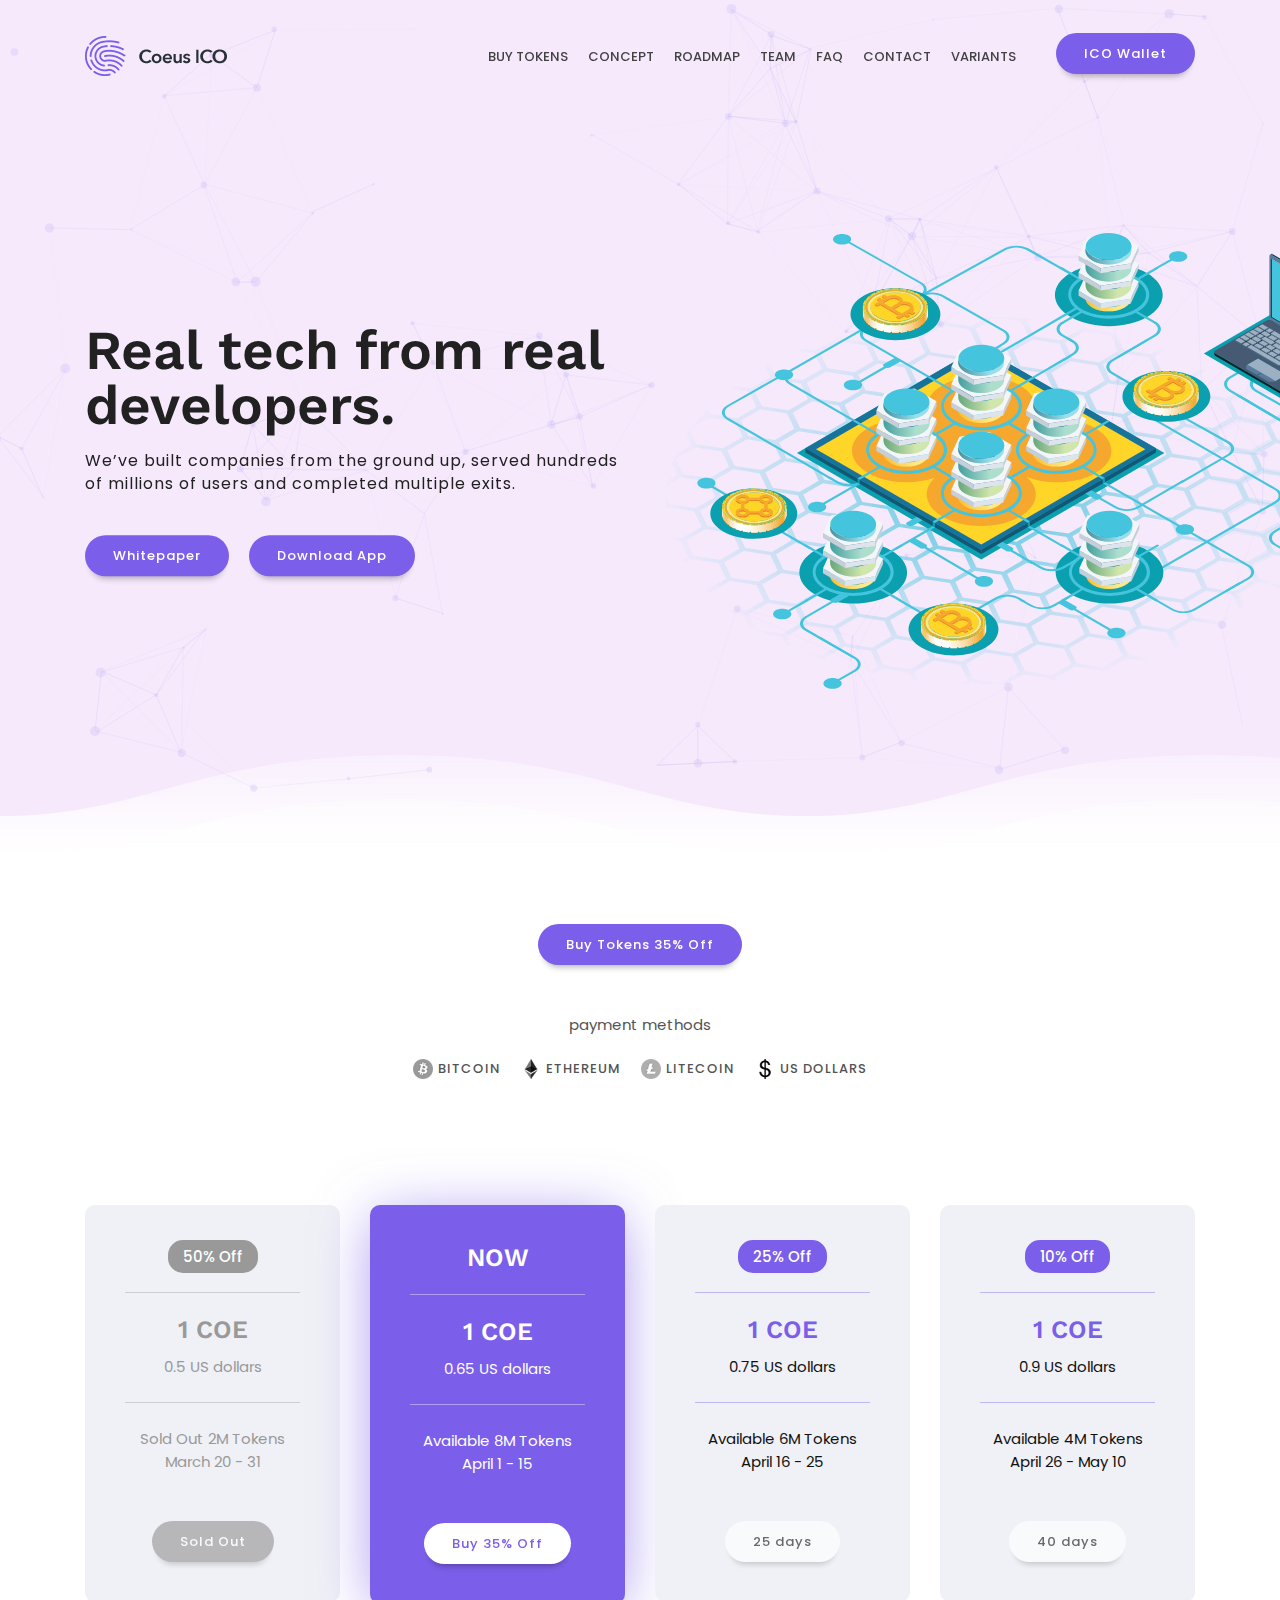
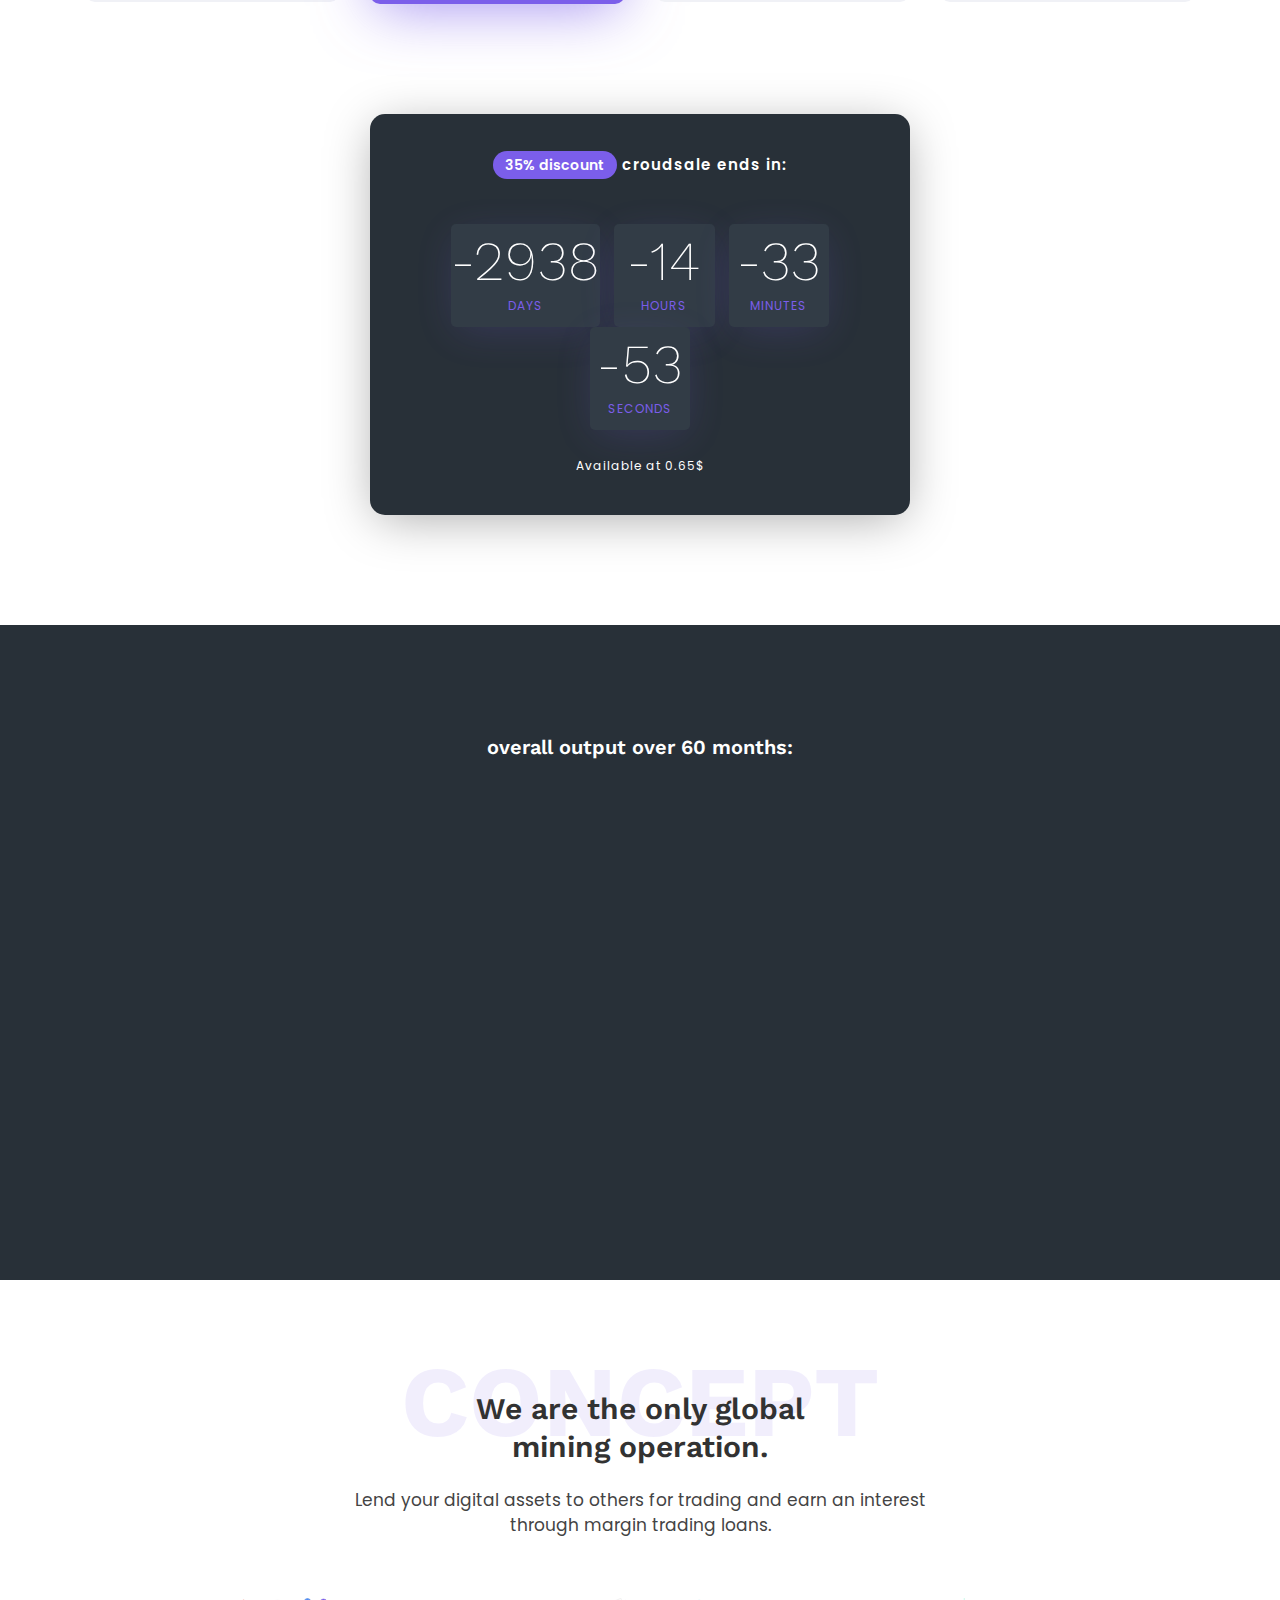
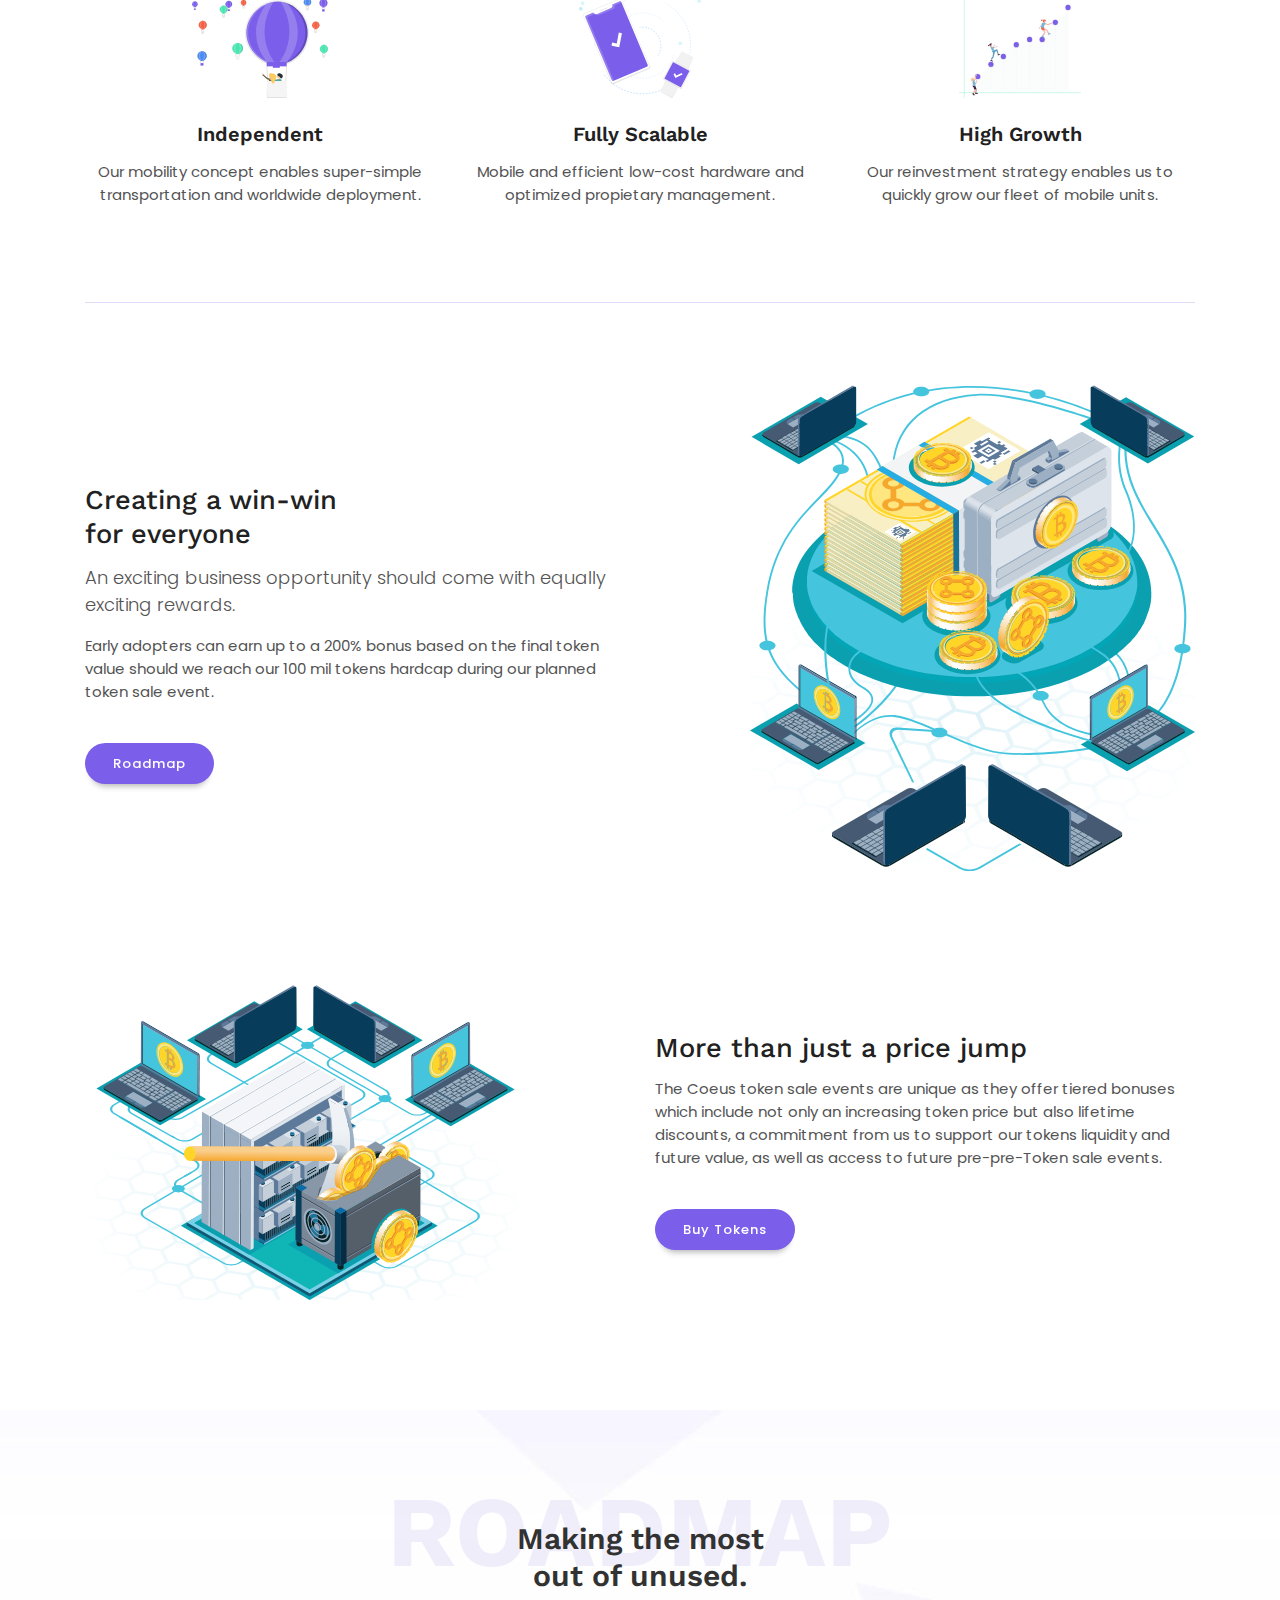
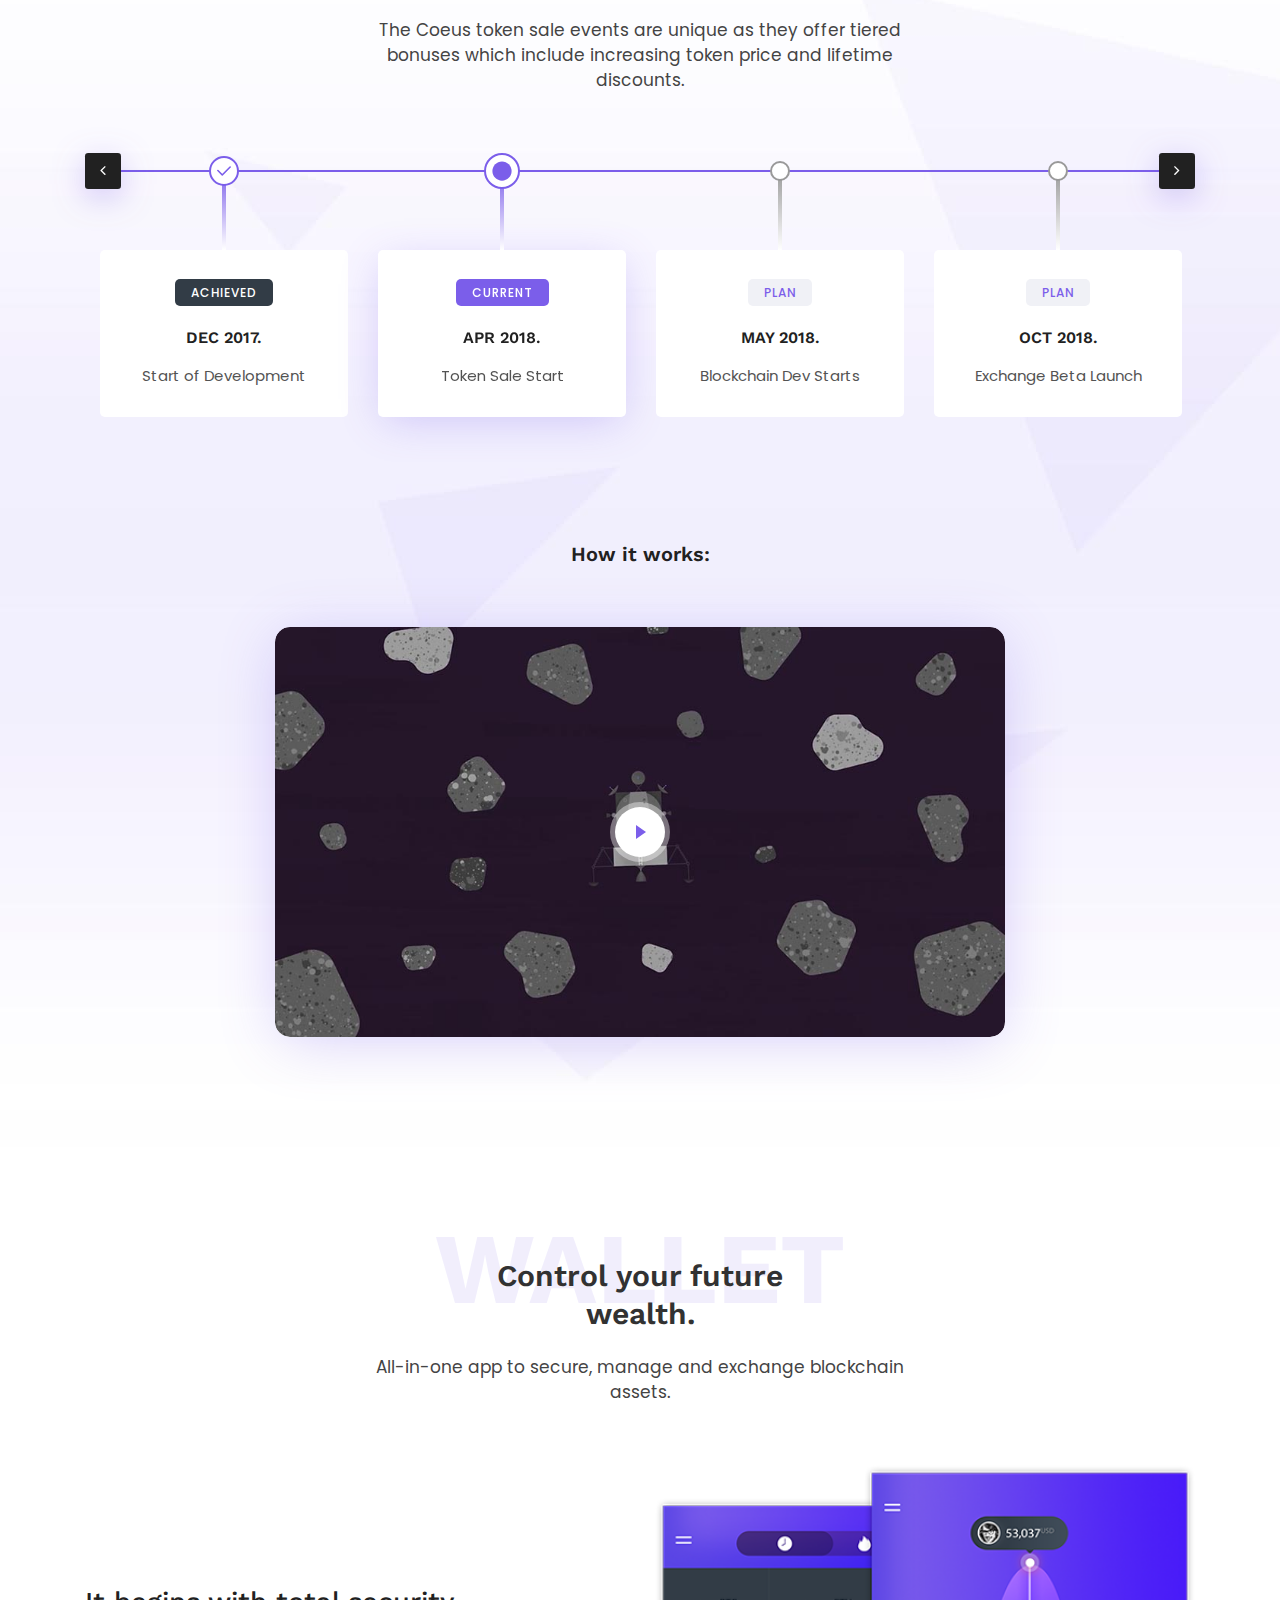
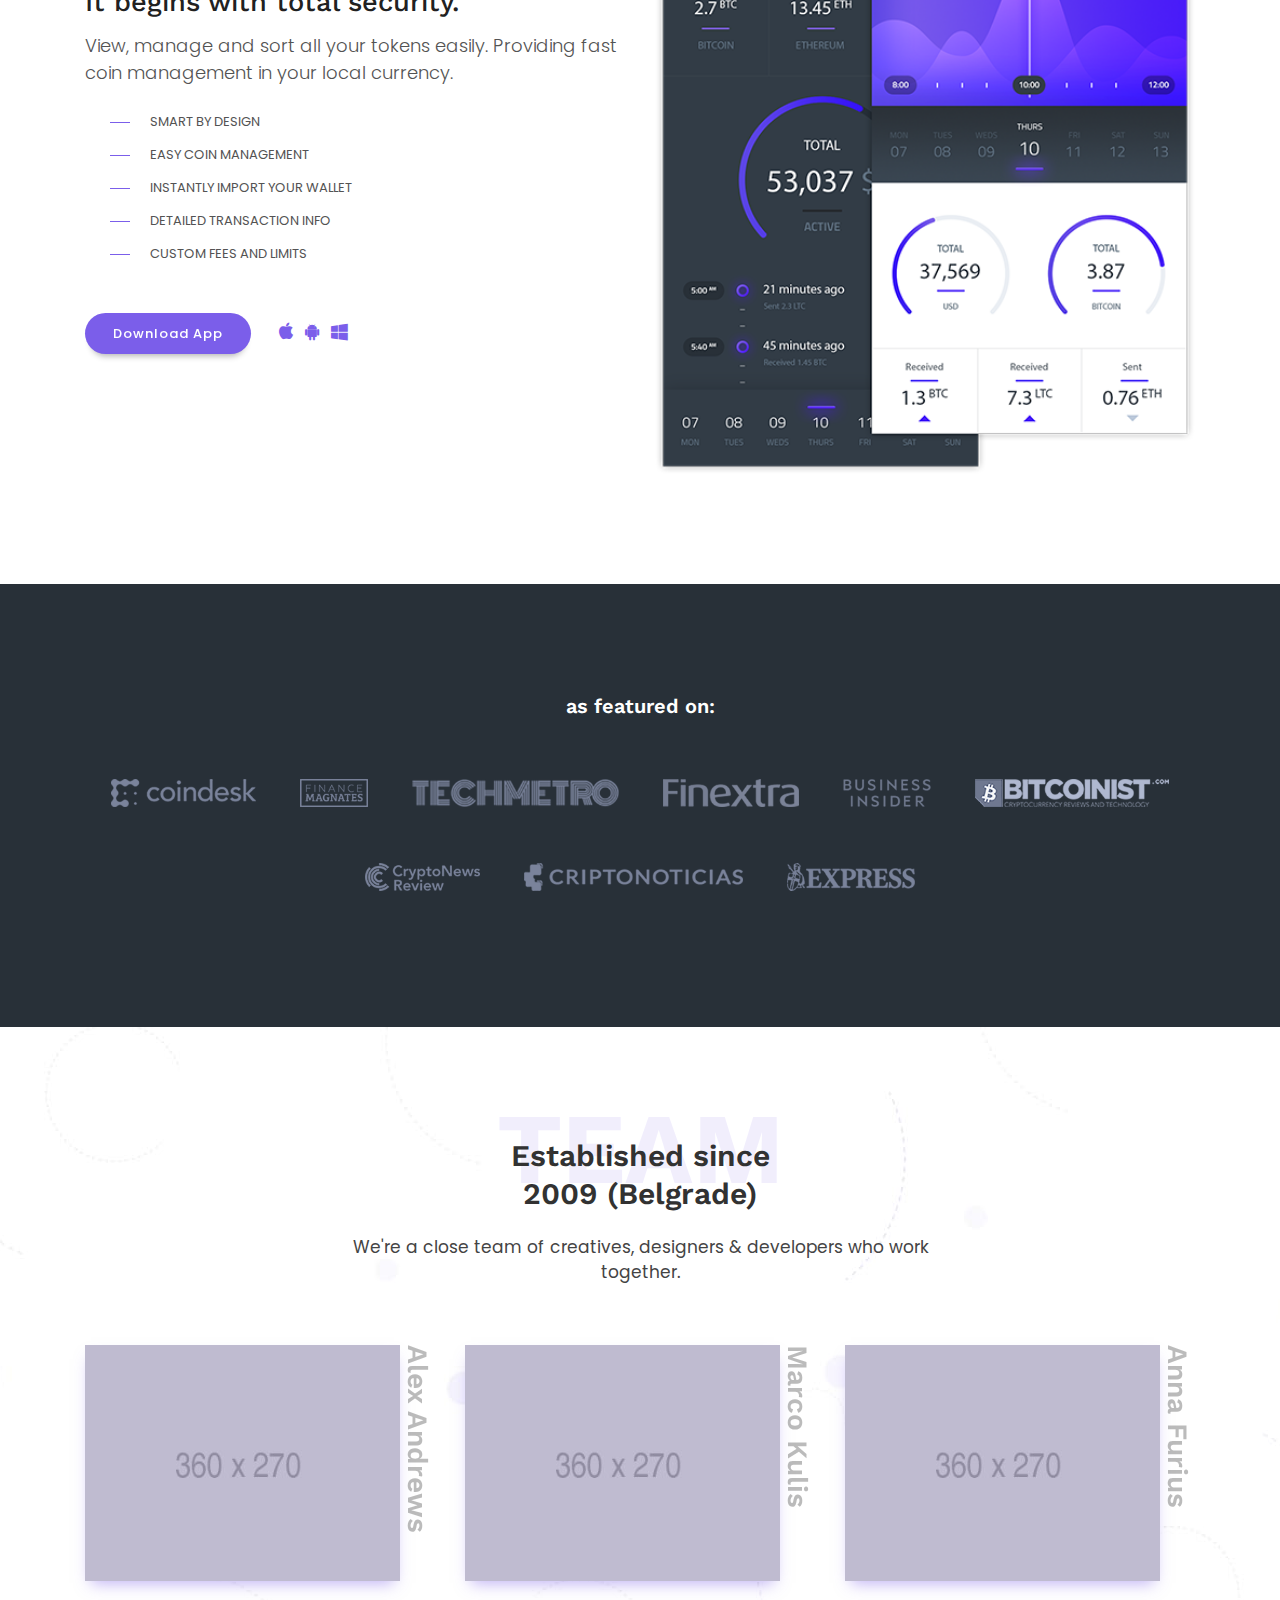
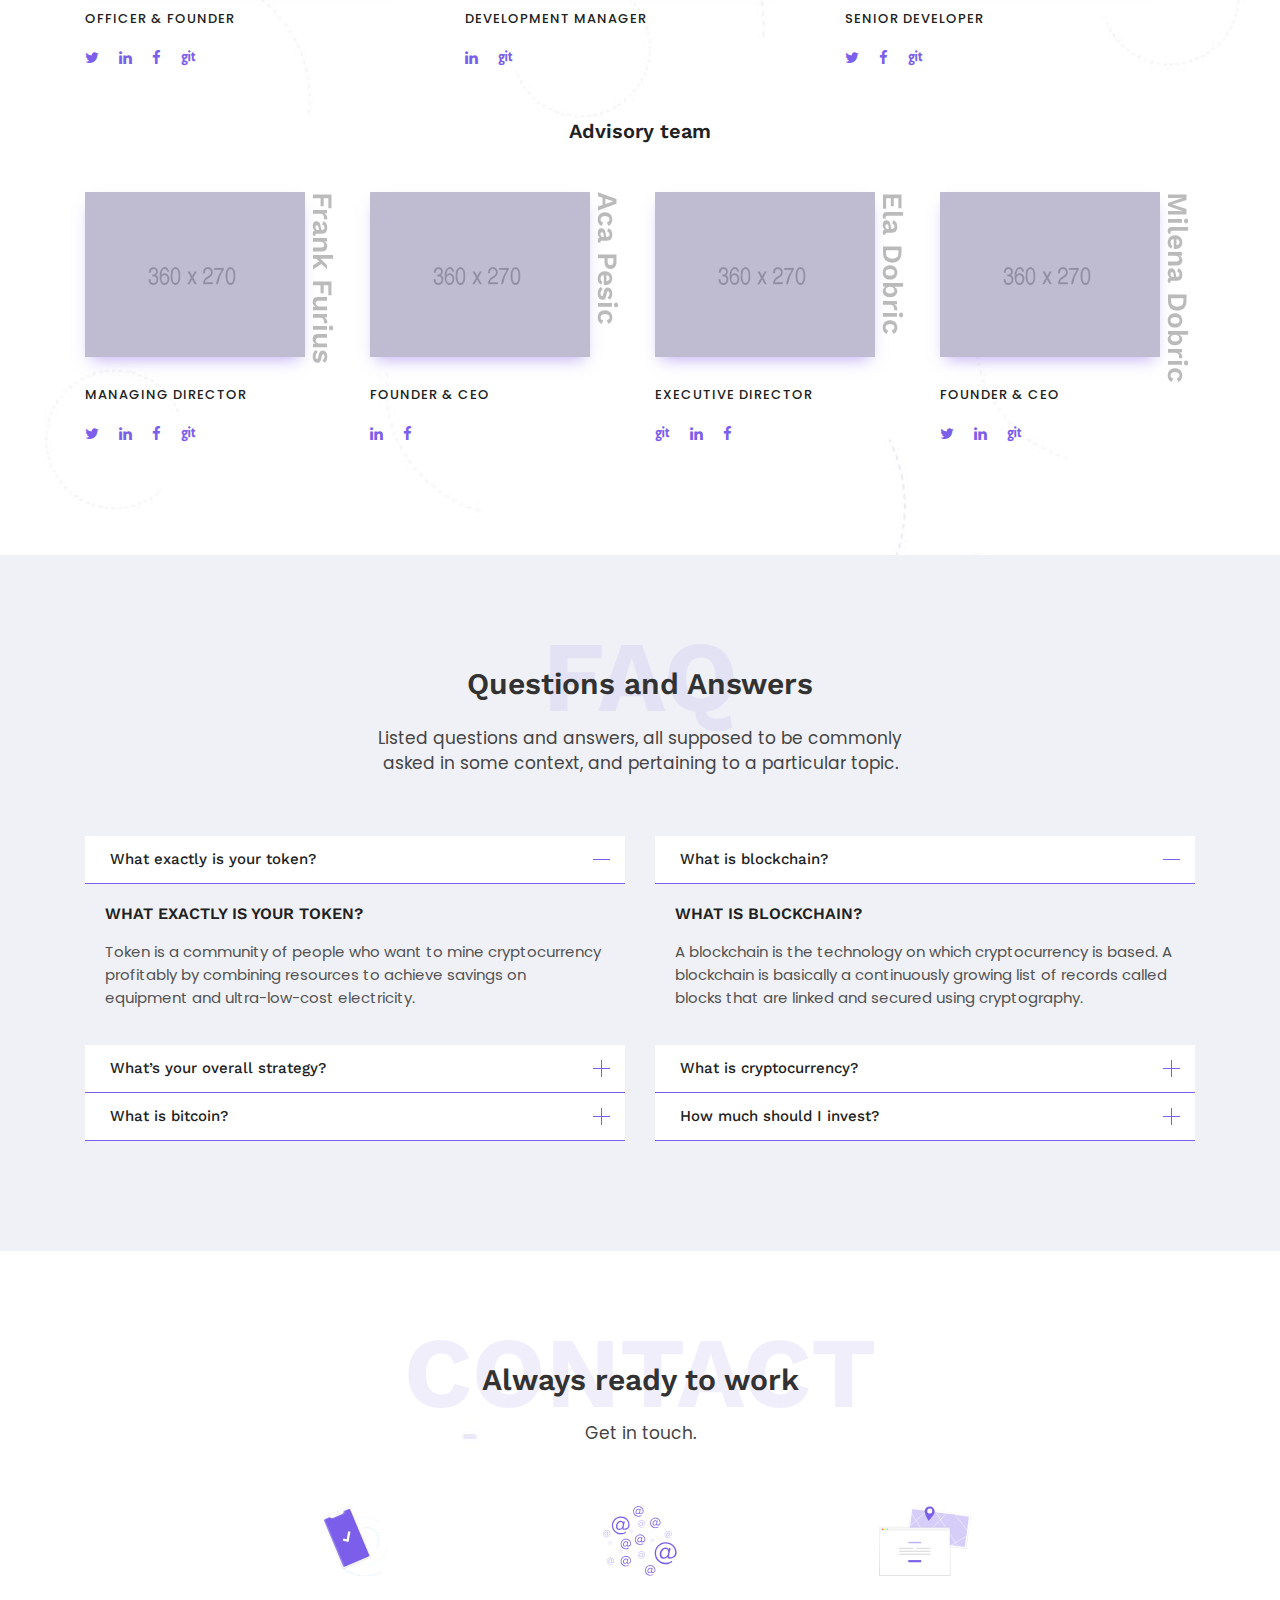
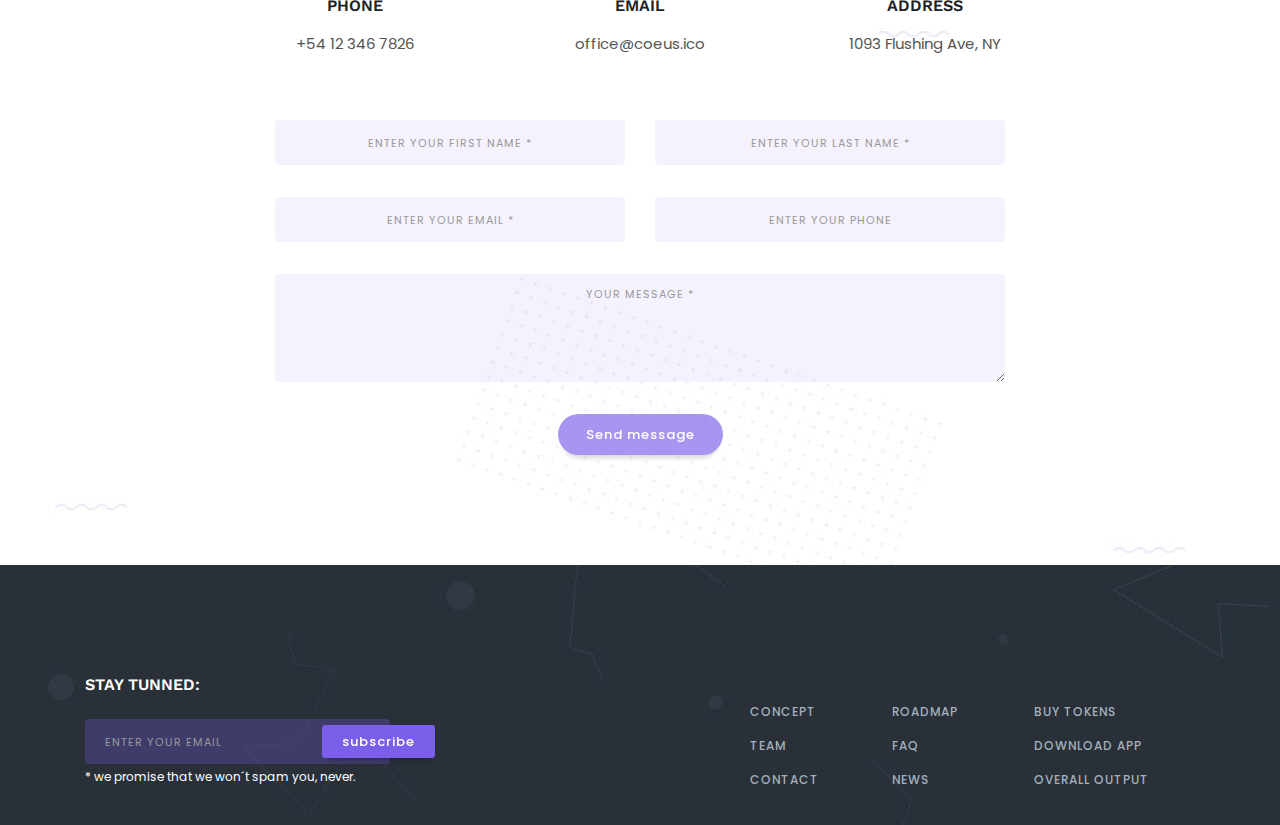
==== commit 92fa2e95: "Cambiar el titulo de la pagina web" ====
--- a/Coeus template/index.html
+++ b/Coeus template/index.html
@@ -7,7 +7,7 @@
 	<!-- Basic Page Needs
 	================================================== -->
 	<meta charset="utf-8">
-	<title>Coeus</title>
+	<title>AgroPersa</title>
 	<meta name="description"  content="Creative Template" />
 	<meta name="author" content="IG Design">
 	<meta name="keywords"  content="ig design, website, design, html5, css3, jquery, creative, clean, animated, portfolio, blog, one-page, multi-page, corporate, business," />
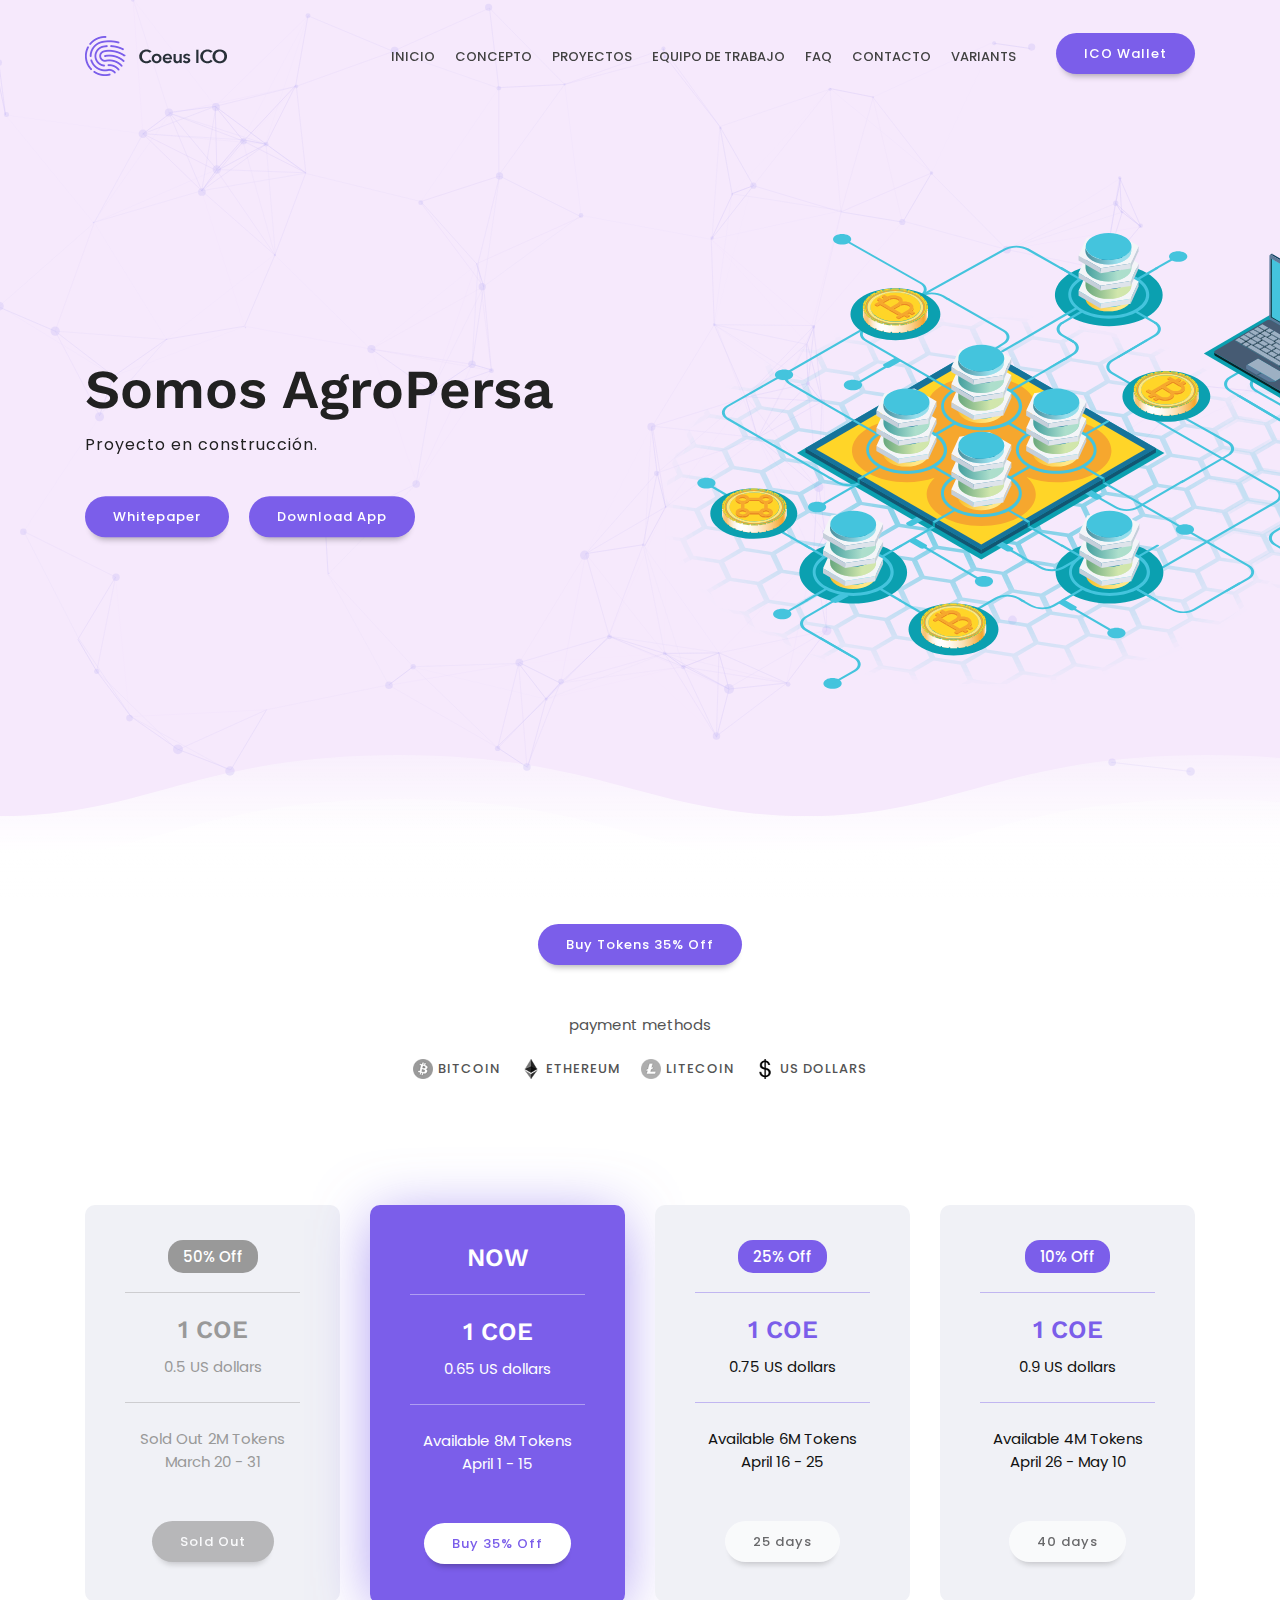
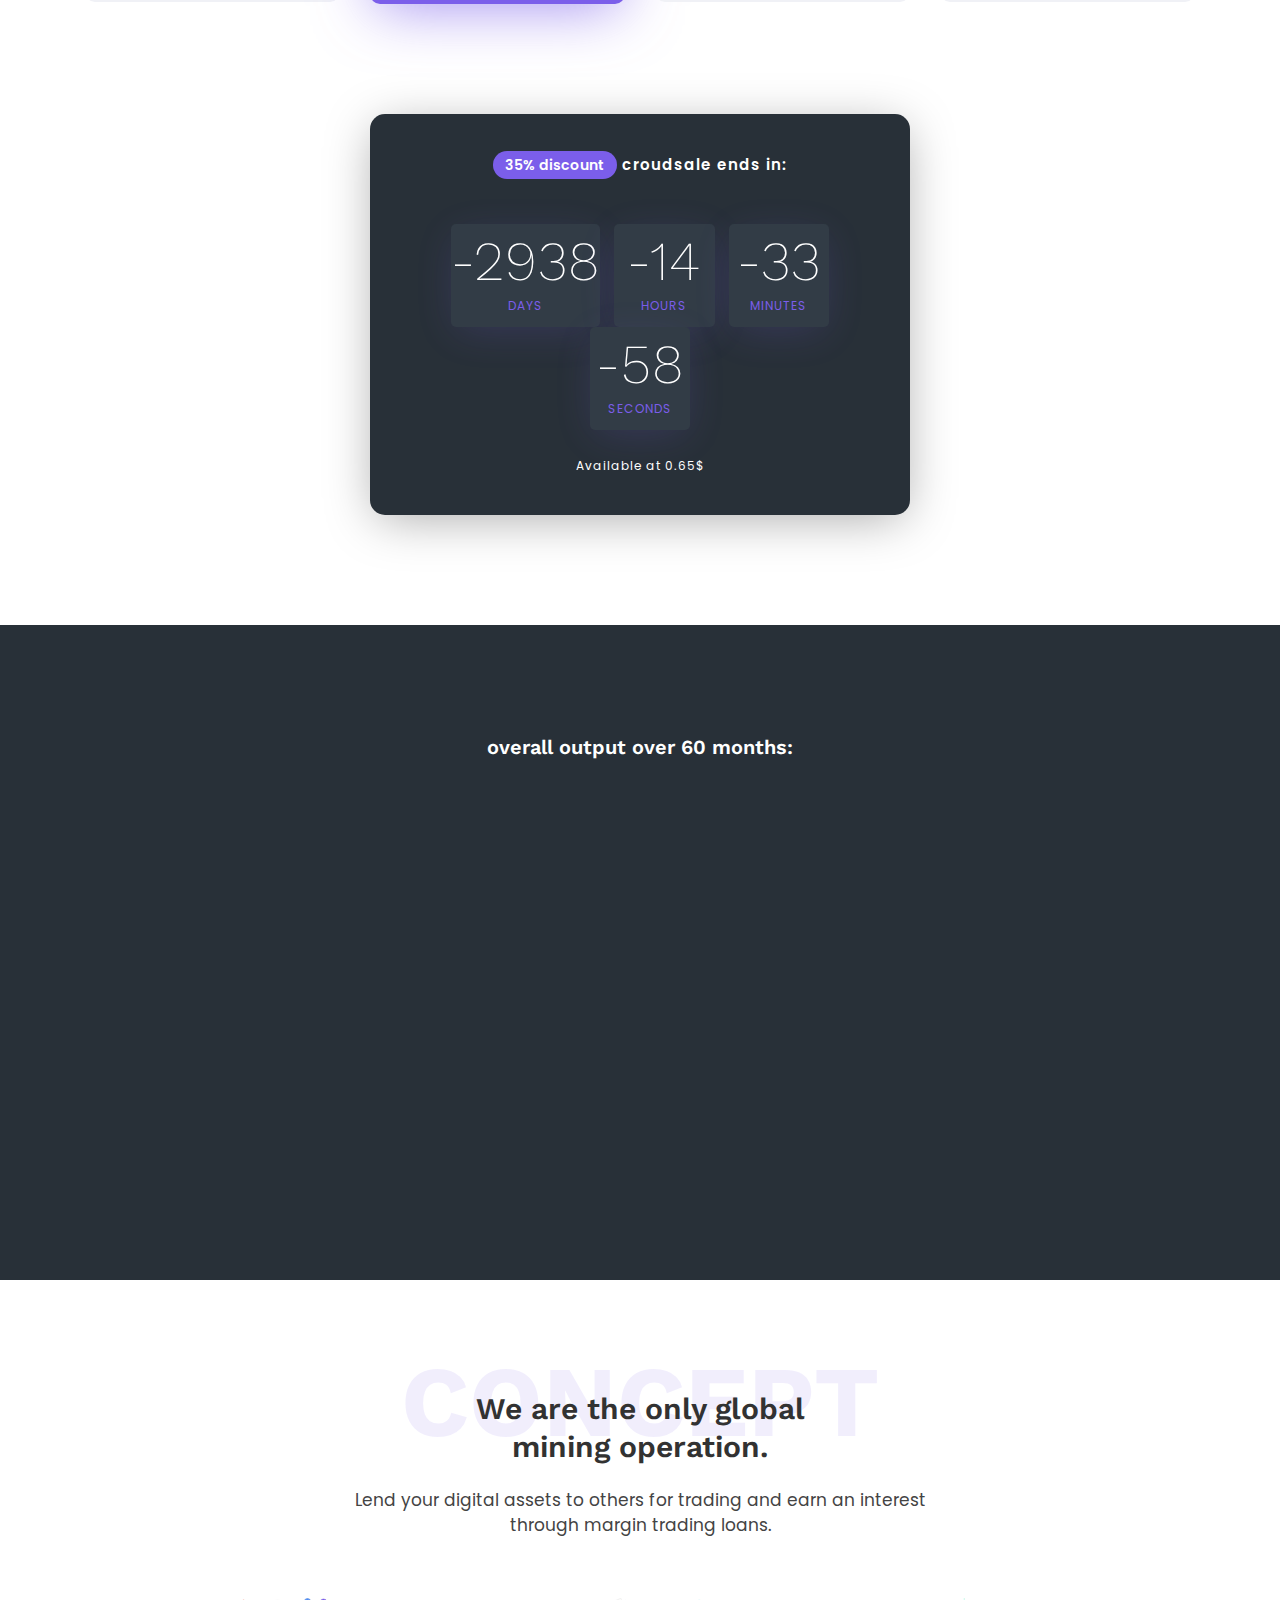
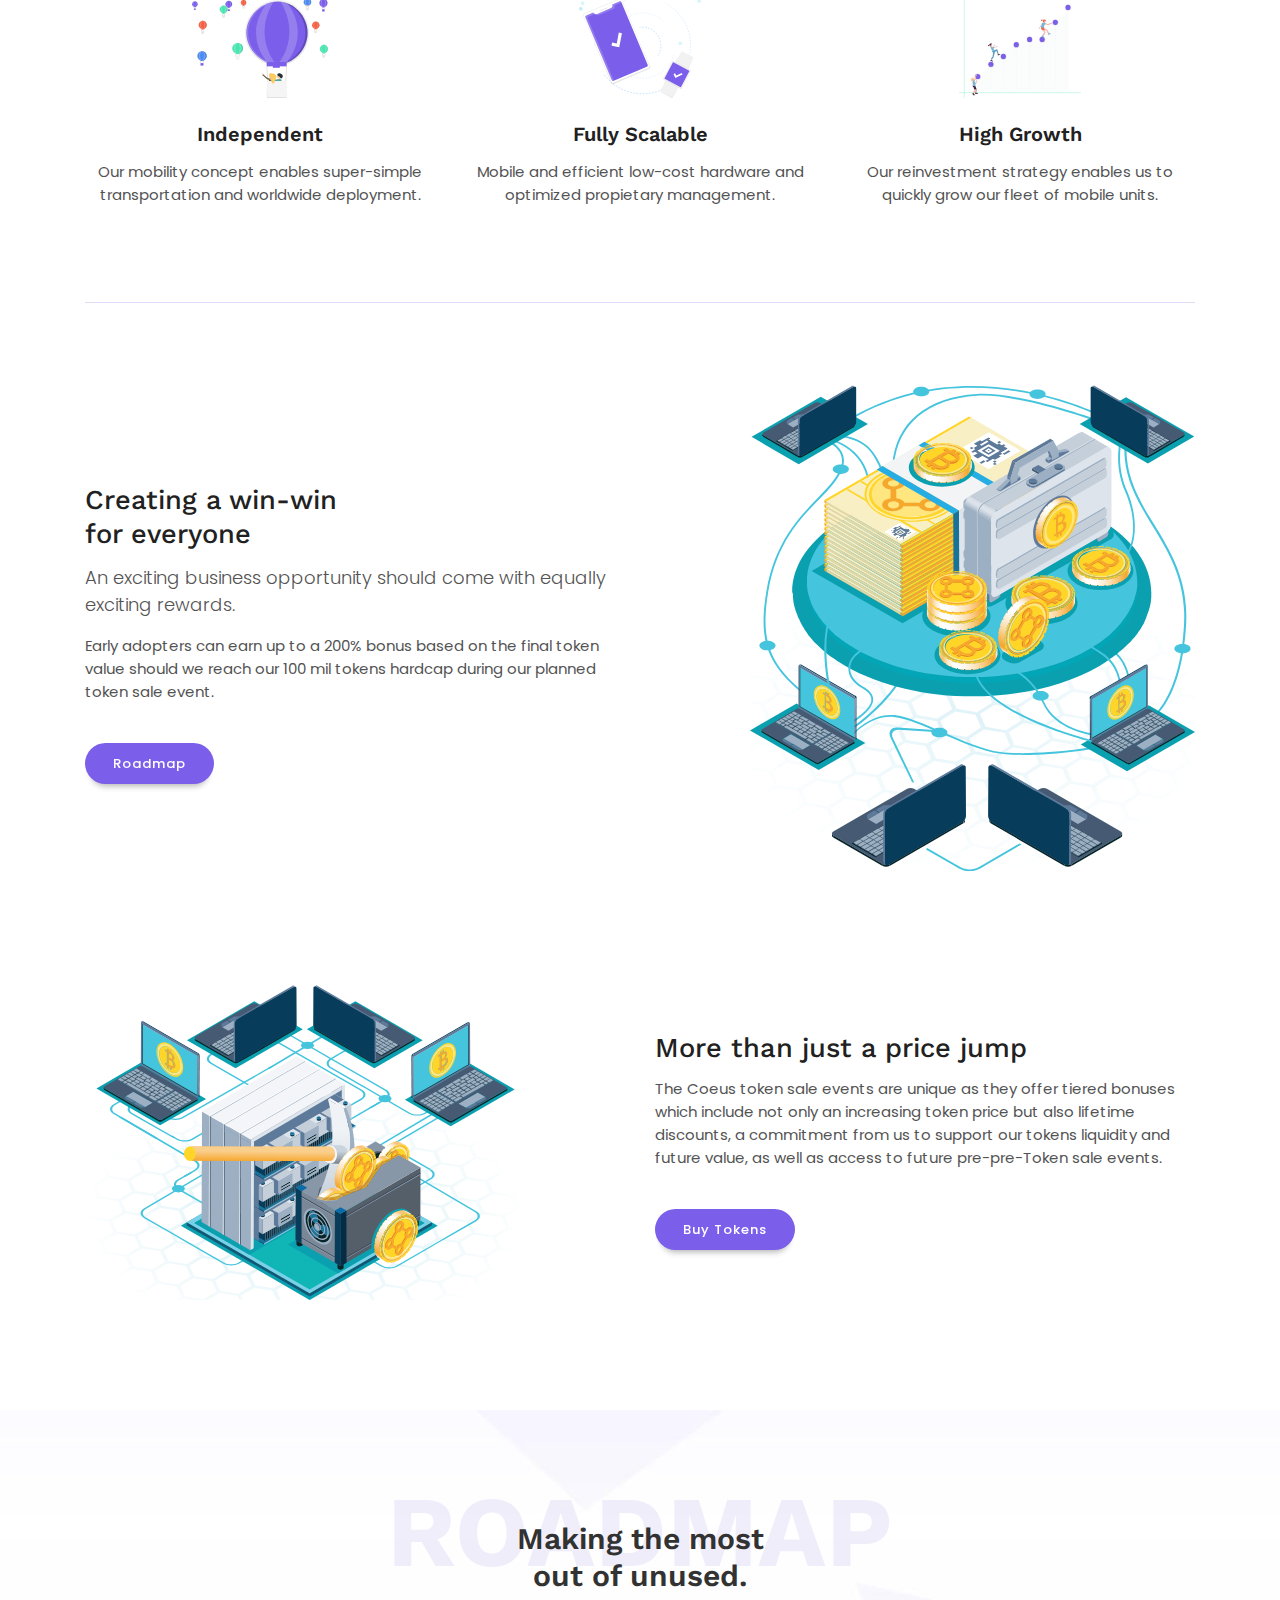
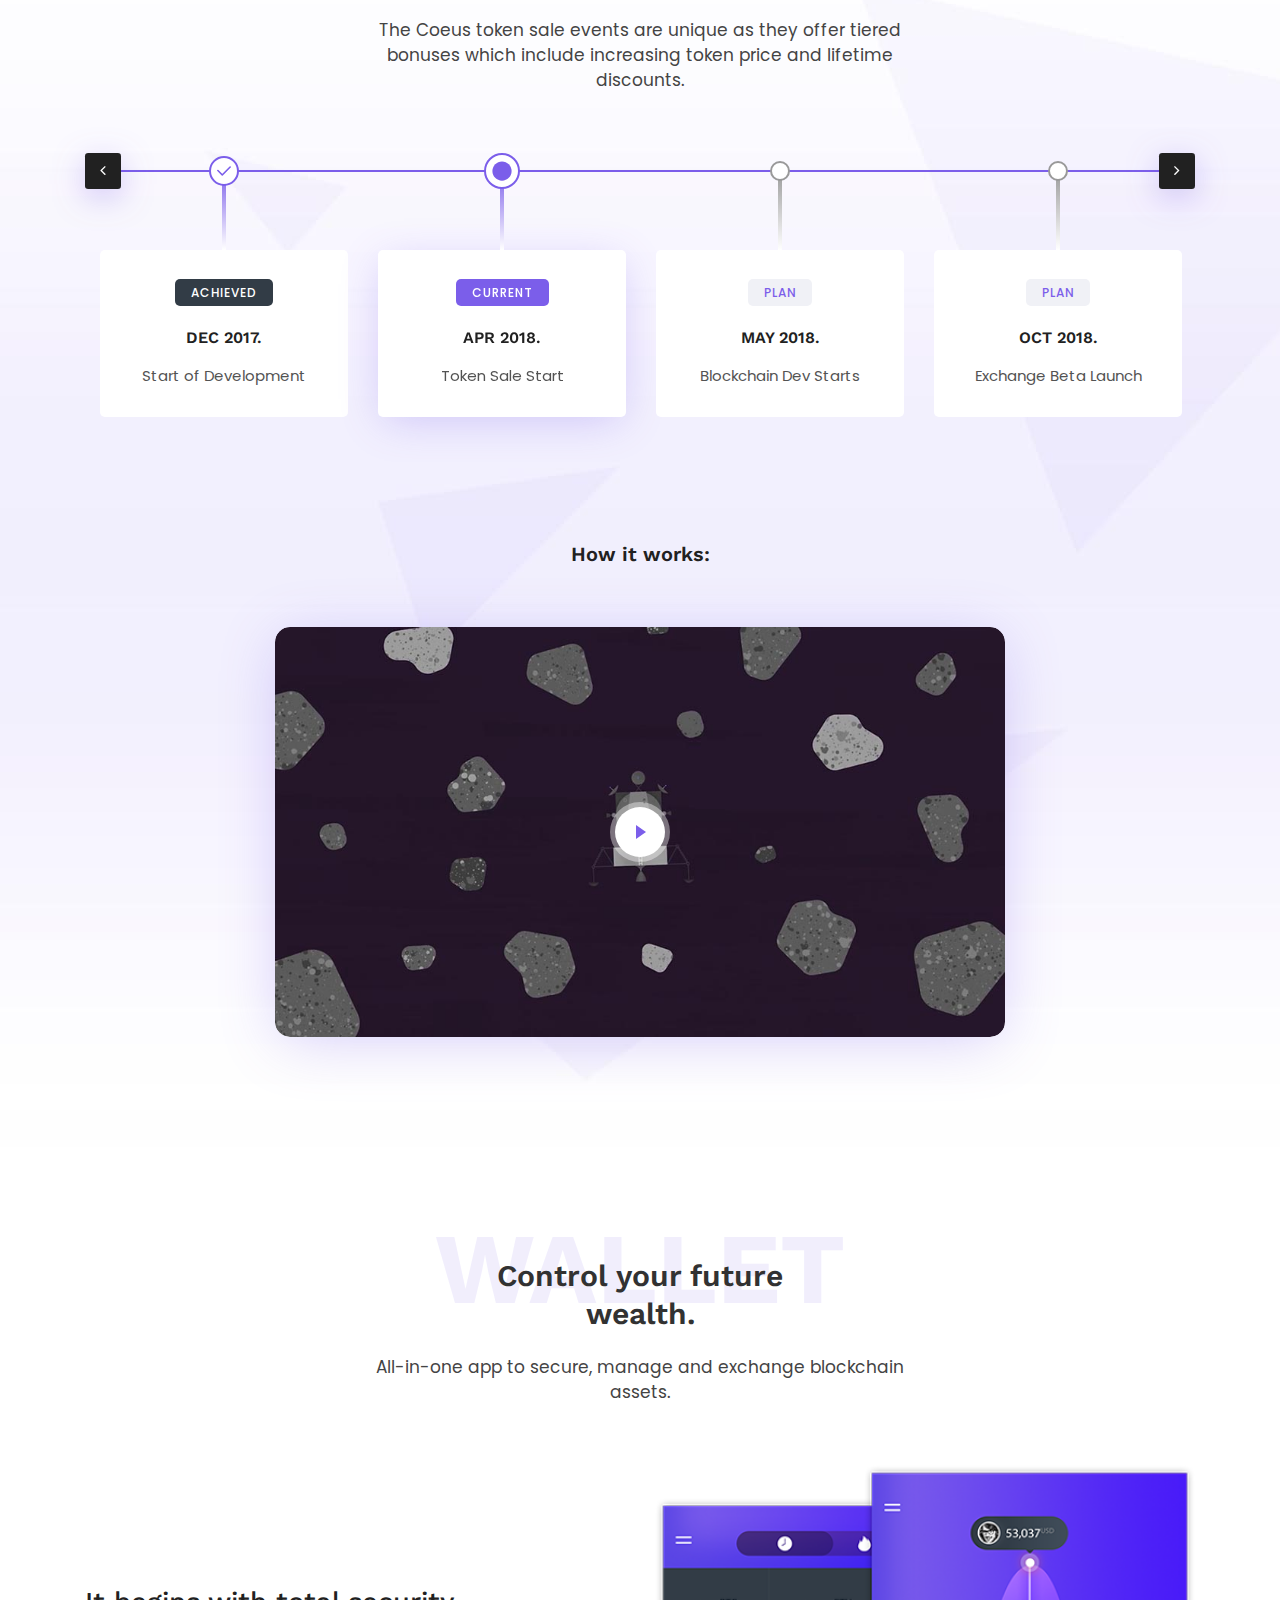
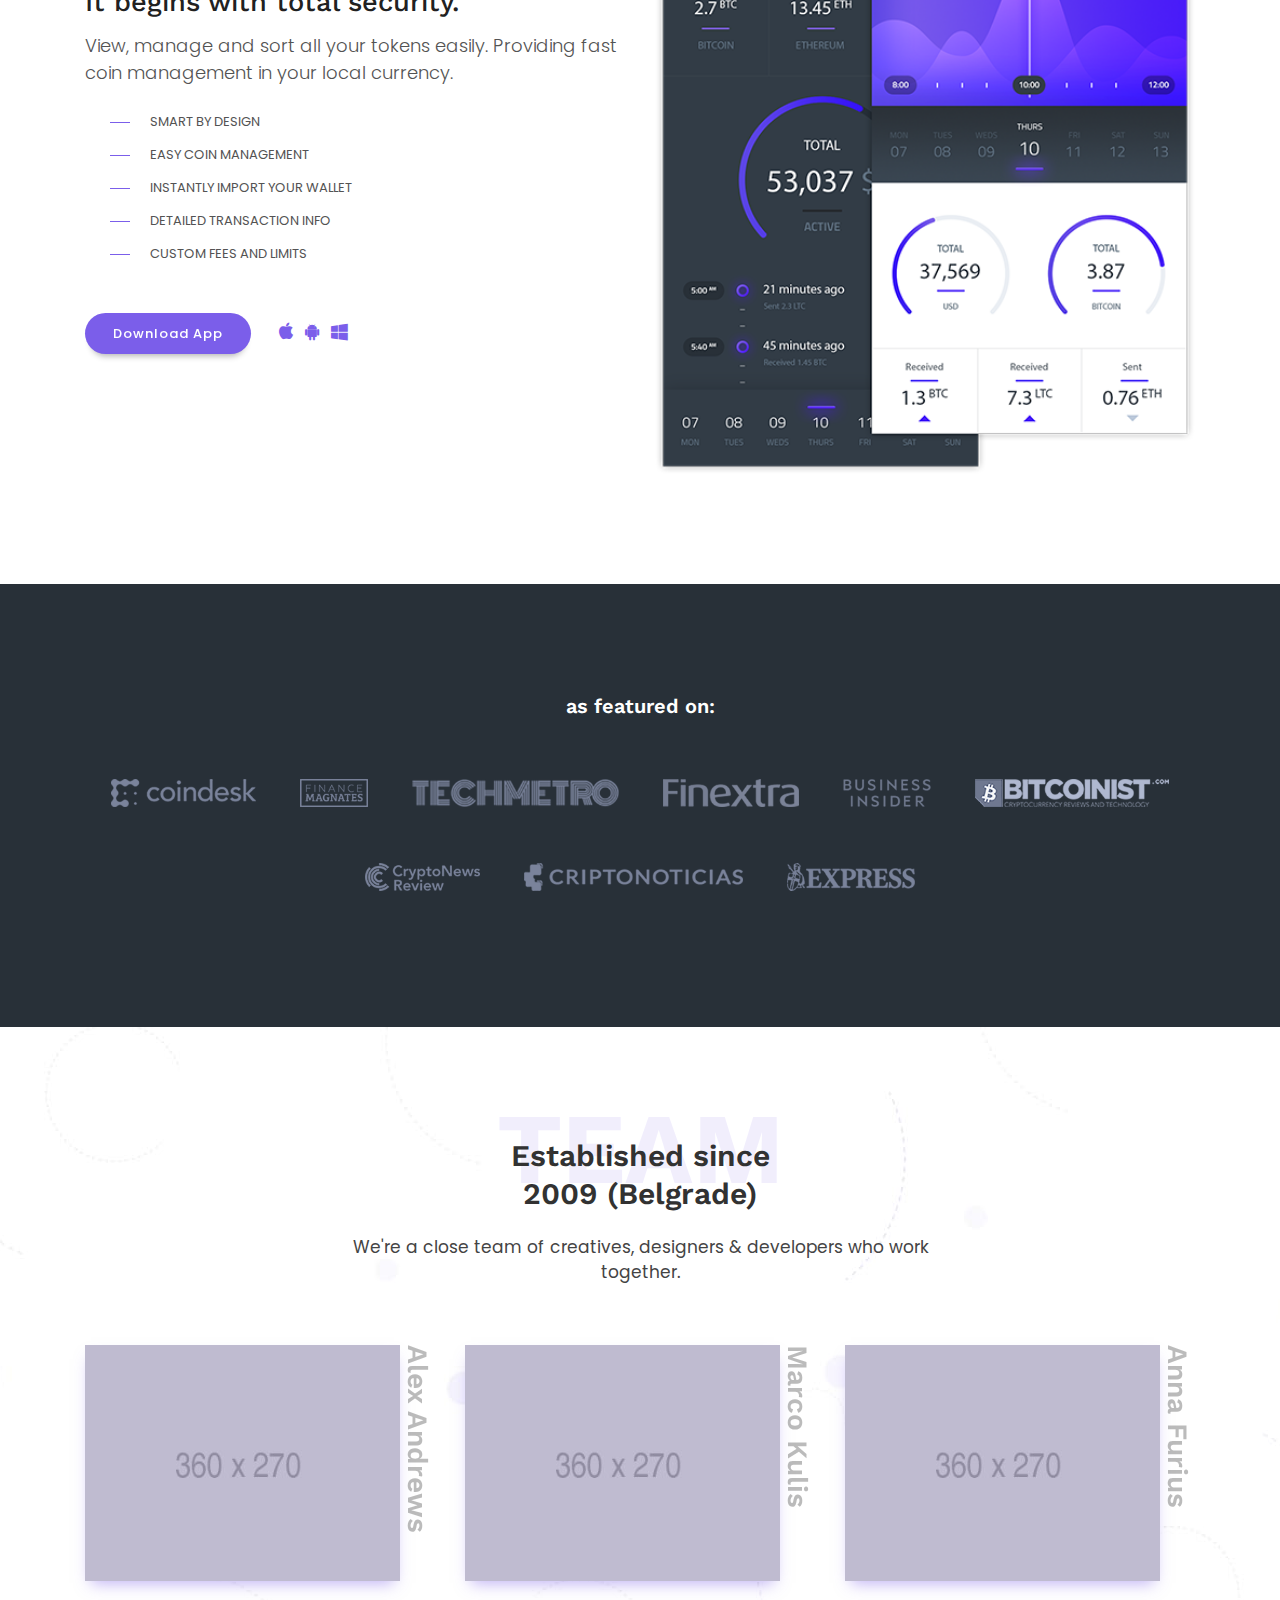
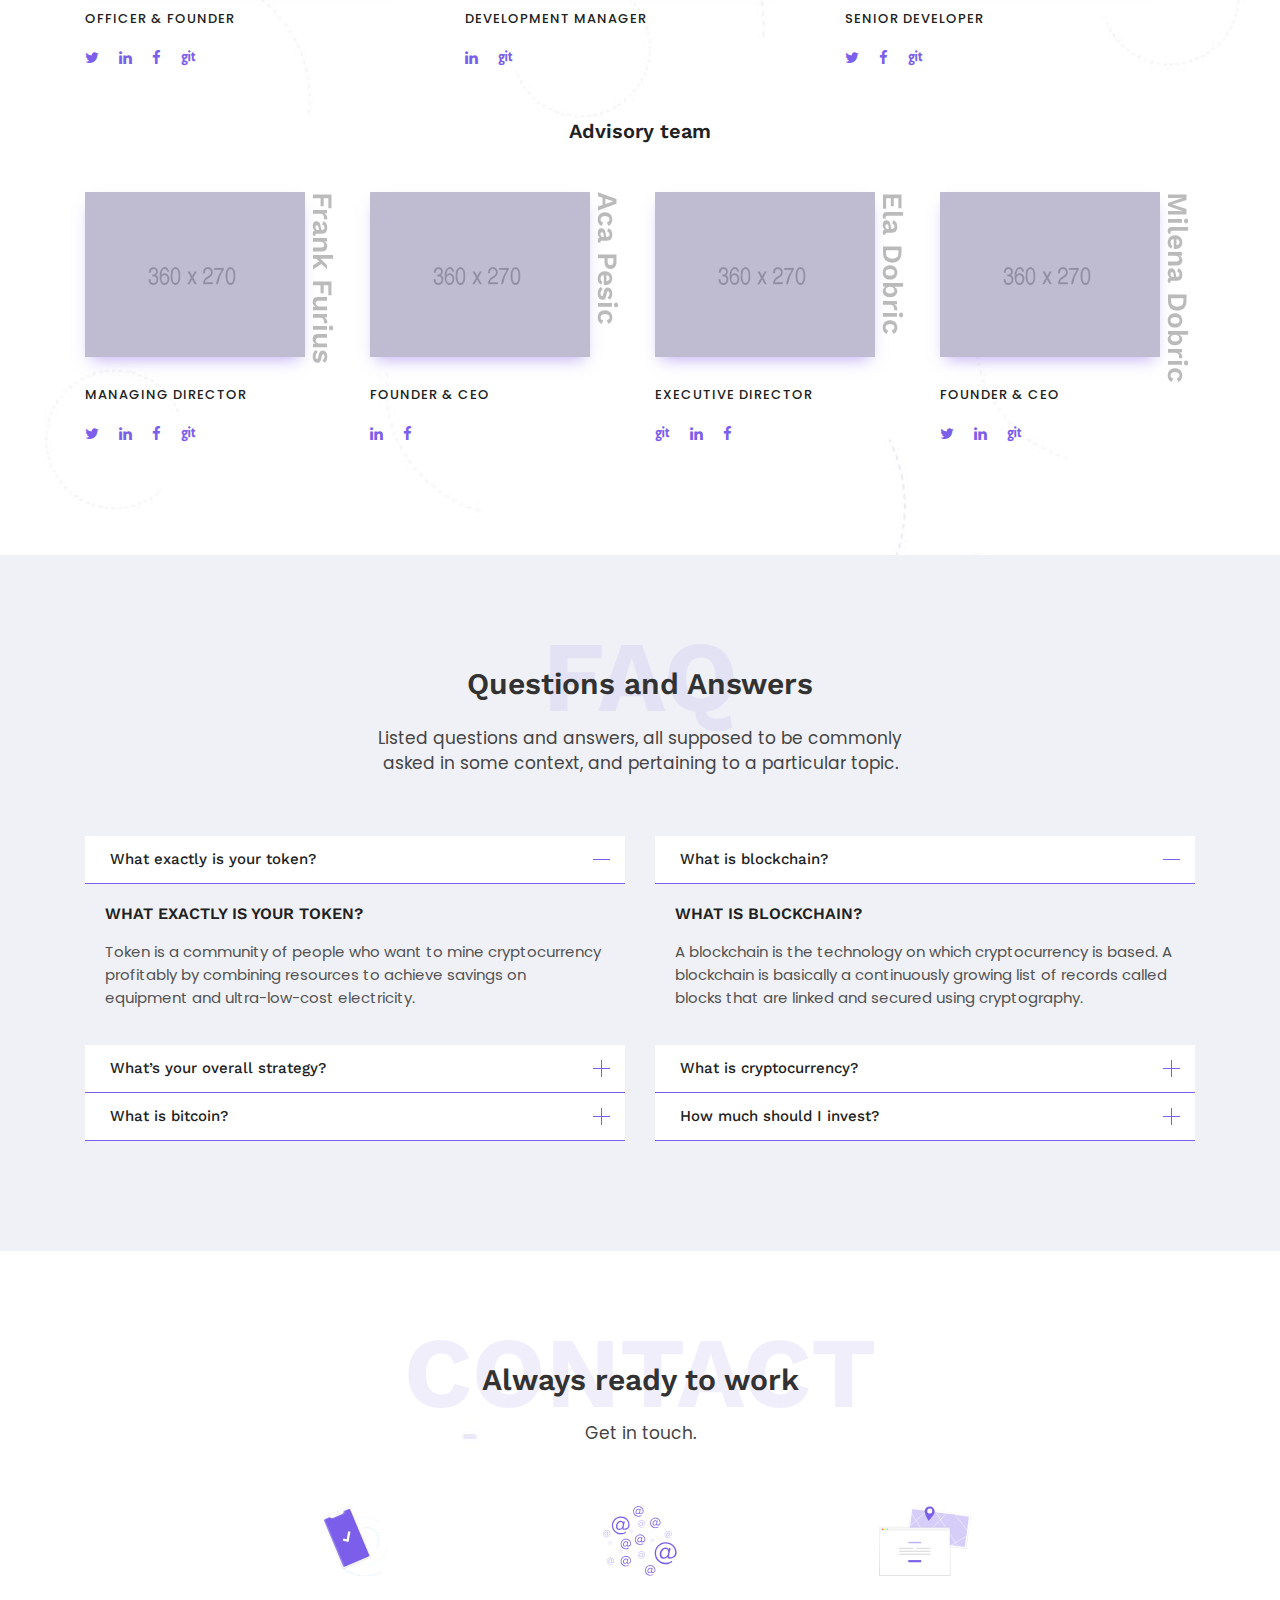
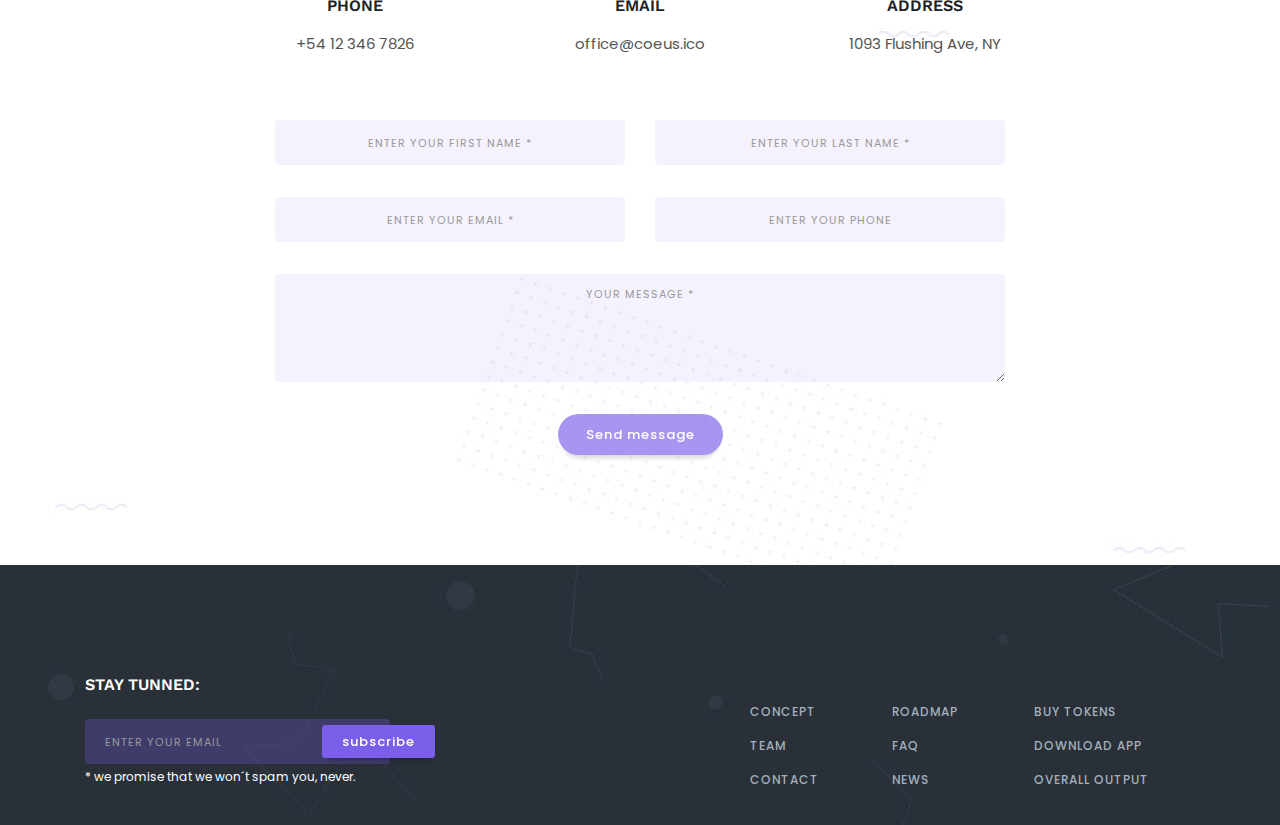
==== commit cf8ec882: "Menú en español" ====
--- a/Coeus template/index.html
+++ b/Coeus template/index.html
@@ -105,22 +105,22 @@
 						<div class="collapse navbar-collapse" id="navbarSupportedContent">
 							<ul class="navbar-nav ml-auto">
 								<li class="nav-item">
-									<a class="nav-link" href="#buy" data-ps2id-offset="120">Buy Tokens</a>
+									<a class="nav-link" href="#buy" data-ps2id-offset="120">Inicio</a>
 								</li>
 								<li class="nav-item">
-									<a class="nav-link" href="#concept">Concept</a>
+									<a class="nav-link" href="#concept">Concepto</a>
 								</li>
 								<li class="nav-item">
-									<a class="nav-link" href="#roadmap">Roadmap</a>
+									<a class="nav-link" href="#roadmap">Proyectos</a>
 								</li>
 								<li class="nav-item">
-									<a class="nav-link" href="#team">Team</a>
+									<a class="nav-link" href="#team">Equipo de Trabajo</a>
 								</li>
 								<li class="nav-item">
 									<a class="nav-link" href="#faq">FAQ</a>
 								</li>
 								<li class="nav-item">
-									<a class="nav-link" href="#contact">Contact</a>
+									<a class="nav-link" href="#contact">Contacto</a>
 								</li>
 								<li class="nav-item">
 									<a class="nav-link no-line" href="#">Variants</a>
@@ -158,8 +158,8 @@
 			<div class="container">
 				<div class="row">
 					<div class="col-lg-6 text-center text-lg-left parallax-fade-top align-self-center z-bigger">
-						<h2>Real tech from real developers.</h2>
-						<p class="mt-3 mb-4 pb-3 font-weight-normal">We’ve built companies from the ground up, served hundreds of millions of users and completed multiple exits.</p>
+						<h2>Somos AgroPersa</h2>
+						<p class="mt-3 mb-4 pb-3 font-weight-normal">Proyecto en construcción.</p>
 						<a class="btn btn-primary ml-lg-0 js-tilt" href="#" role="button" data-tilt-perspective="300" data-tilt-speed="700" data-tilt-max="24"><span>Whitepaper</span></a>
 						<a class="btn btn-primary js-tilt" href="#app" data-gal="m_PageScroll2id" data-ps2id-offset="68" role="button" data-tilt-perspective="300" data-tilt-speed="700" data-tilt-max="24"><span>Download App</span></a>
 					</div>
